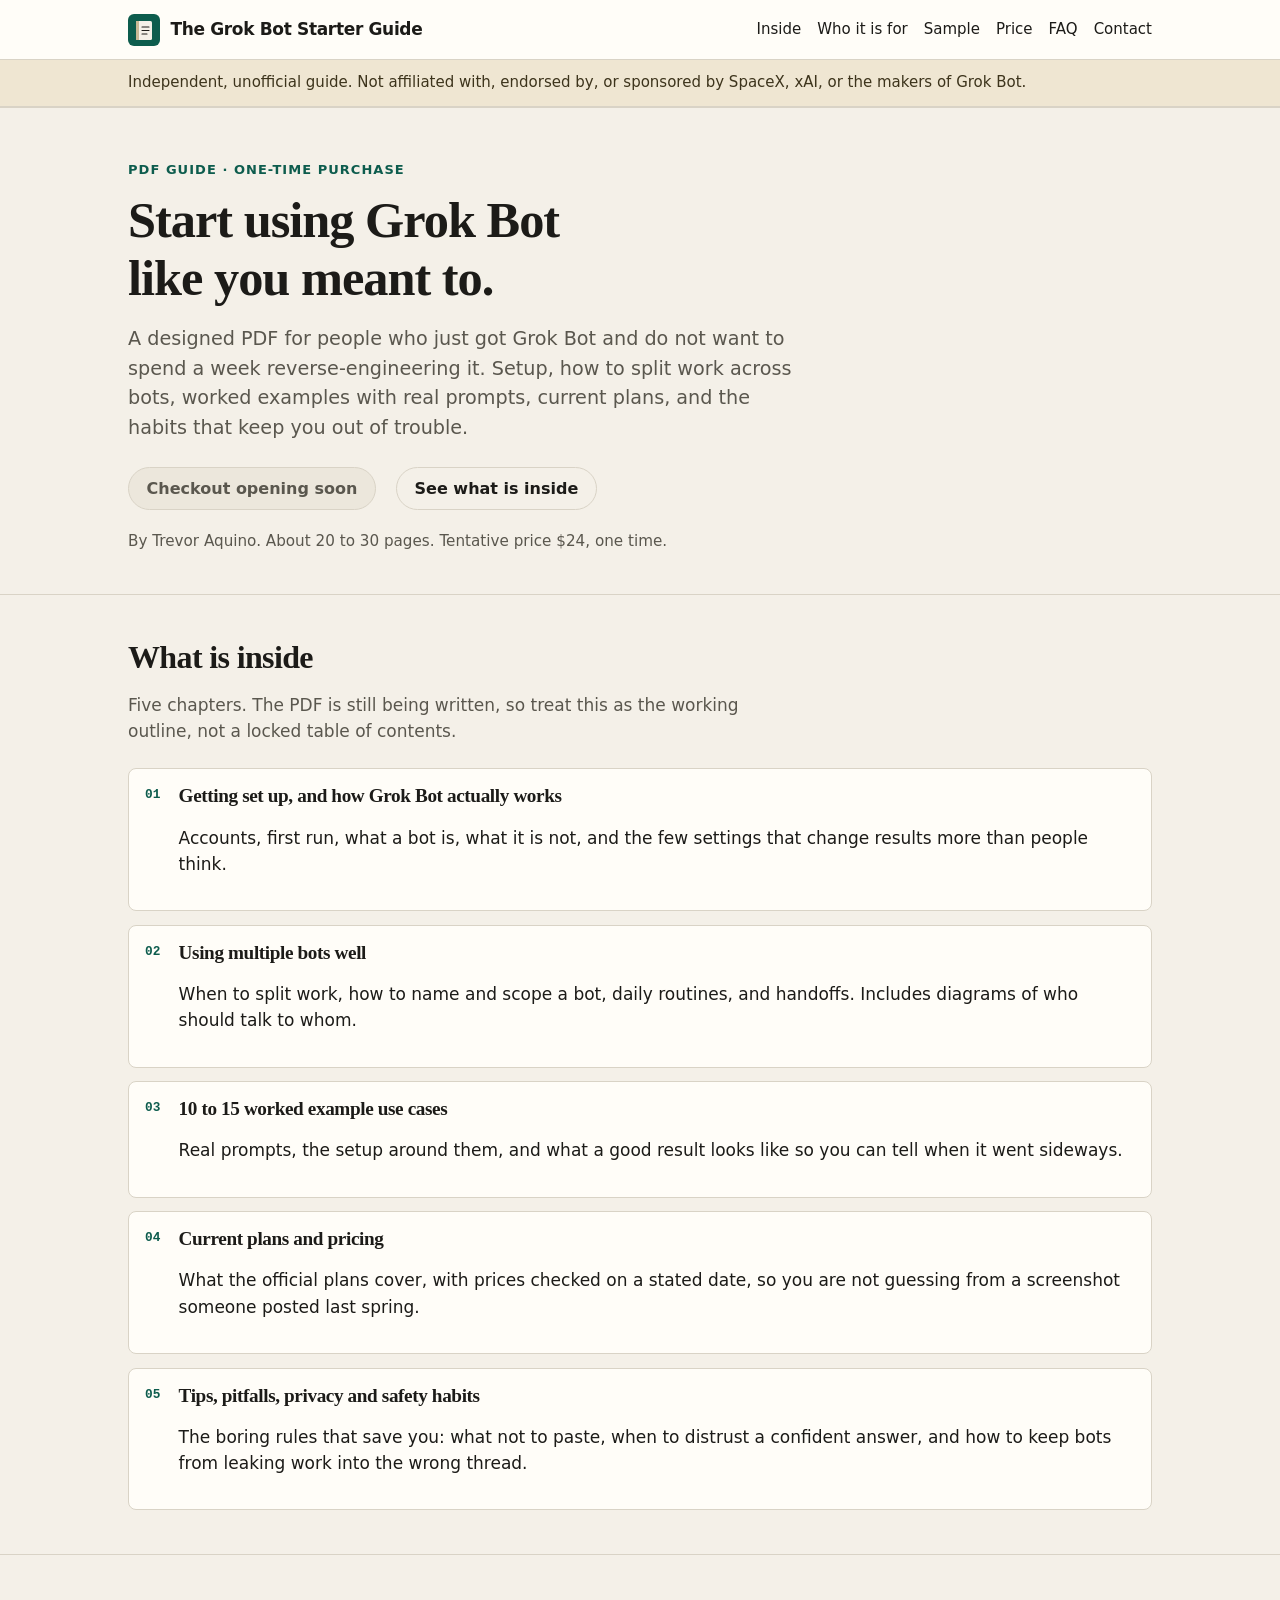
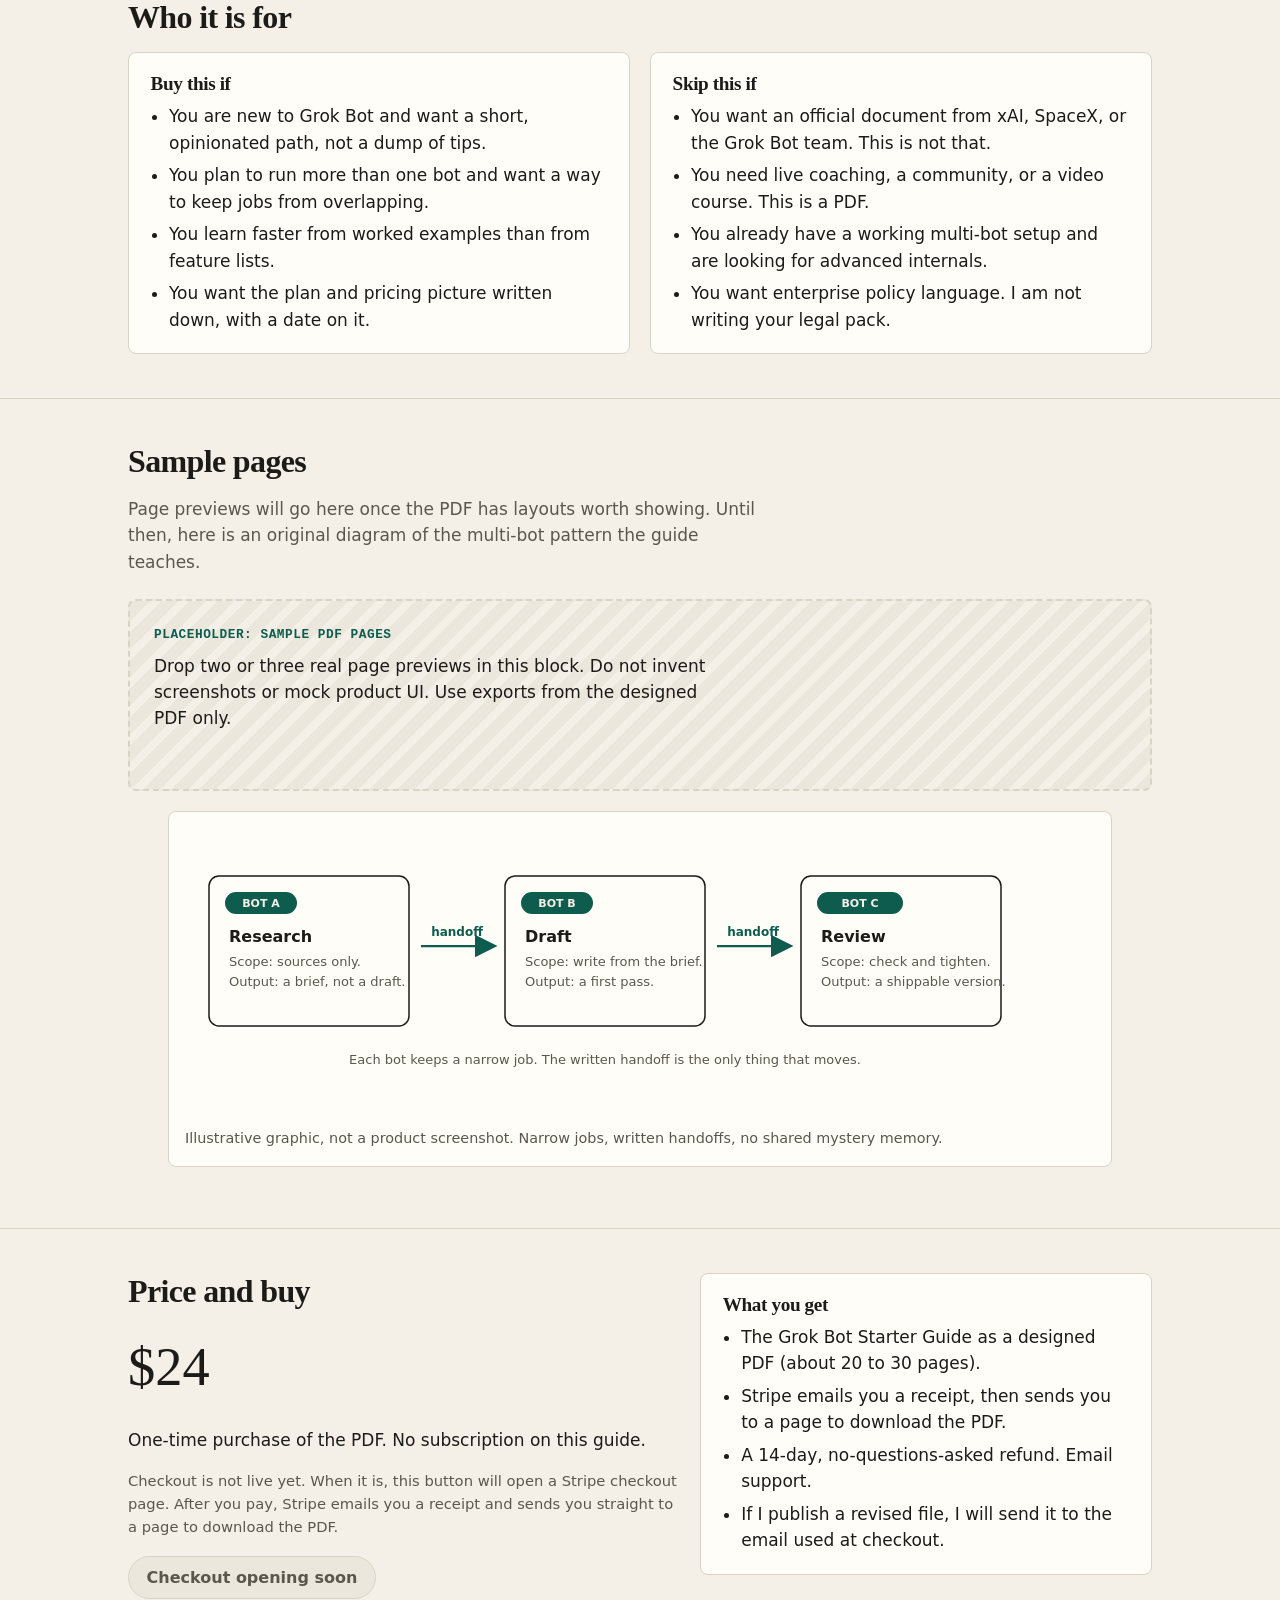
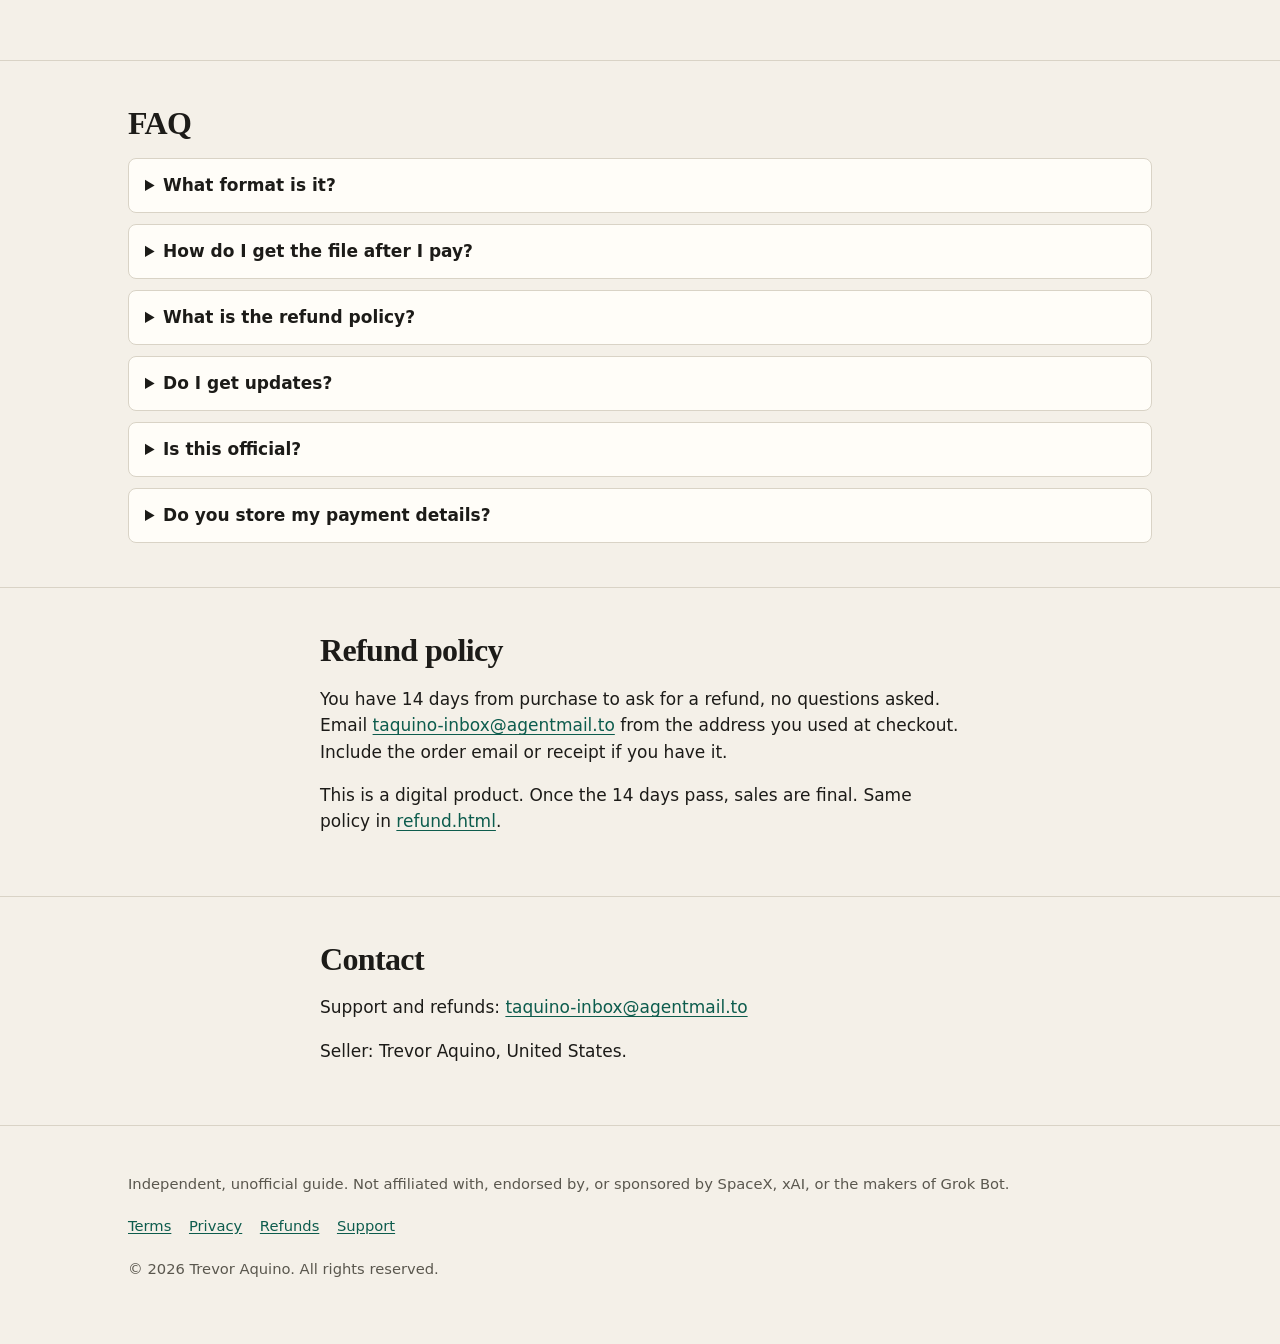
==== index.html @ 5f3f1870 "Fix accessibility issues: landmark region, 404 footer, tap targets - The disclosure banner (.notice)" ====
<!DOCTYPE html>
<html lang="en">
  <head>
    <meta charset="utf-8" />
    <meta name="viewport" content="width=device-width, initial-scale=1" />
    <!--
      SITE CONFIG (edit here, then match styles.css --price)
      PRICE: $24
      SUPPORT_EMAIL: taquino-inbox@agentmail.to
      BUY_URL: #buy   <-- BUY_URL_PLACEHOLDER. Replace with Stripe Payment Link / Gumroad / Lemon Squeezy URL.
      CONTENTS: keep the ordered list in #whats-inside in sync with this list
        1. Getting set up and how Grok Bot actually works
        2. Using multiple bots well (when to split work, naming and scoping, routines, handoffs, with diagrams)
        3. 10 to 15 worked example use cases with real prompts and what to expect
        4. Current plans and pricing (prices checked on a stated date)
        5. Tips, pitfalls, privacy and safety habits
    -->
    <title>The Grok Bot Starter Guide</title>
    <meta
      name="description"
      content="An independent PDF starter guide for new Grok Bot users. Setup, multi-bot workflows, worked examples, current plans, and practical habits. Written by Trevor Aquino. Not affiliated with xAI or SpaceX."
    />
    <link rel="canonical" href="https://trev4ev.github.io/grokbot-guide/" />
    <link rel="icon" href="assets/favicon.svg" type="image/svg+xml" />
    <link rel="apple-touch-icon" href="assets/favicon.svg" />
    <meta property="og:type" content="website" />
    <meta property="og:site_name" content="The Grok Bot Starter Guide" />
    <meta property="og:title" content="The Grok Bot Starter Guide" />
    <meta
      property="og:description"
      content="An independent PDF for people who just got Grok Bot and want a clear way to start. By Trevor Aquino."
    />
    <meta property="og:url" content="https://trev4ev.github.io/grokbot-guide/" />
    <meta
      property="og:image"
      content="https://trev4ev.github.io/grokbot-guide/assets/og-image.png"
    />
    <meta property="og:image:width" content="1200" />
    <meta property="og:image:height" content="630" />
    <meta name="twitter:card" content="summary_large_image" />
    <meta name="twitter:title" content="The Grok Bot Starter Guide" />
    <meta
      name="twitter:description"
      content="An independent PDF starter guide for new Grok Bot users. By Trevor Aquino."
    />
    <meta
      name="twitter:image"
      content="https://trev4ev.github.io/grokbot-guide/assets/og-image.png"
    />
    <meta name="theme-color" content="#0d5c4d" />
    <link rel="stylesheet" href="styles.css" />
  </head>
  <body>
    <a class="skip" href="#main">Skip to content</a>
    <header class="site-header">
      <div class="wrap">
        <a class="mark" href="index.html">
          <img class="mark-icon" src="assets/favicon.svg" width="32" height="32" alt="" />
          The Grok Bot Starter Guide
        </a>
        <nav class="nav" aria-label="Primary">
          <a href="#whats-inside">Inside</a>
          <a href="#who">Who it is for</a>
          <a href="#sample">Sample</a>
          <a href="#buy">Price</a>
          <a href="#faq">FAQ</a>
          <a href="#contact">Contact</a>
        </nav>
      </div>
    </header>
    <div class="notice" role="region" aria-label="Disclosure">
      <div class="wrap">
        Independent, unofficial guide. Not affiliated with, endorsed by, or sponsored by
        SpaceX, xAI, or the makers of Grok Bot.
      </div>
    </div>

    <main id="main">
      <section class="hero" aria-labelledby="hero-title">
        <div class="wrap">
          <p class="kicker">PDF guide · one-time purchase</p>
          <h1 id="hero-title">Start using Grok Bot like you meant to.</h1>
          <p class="lede">
            A designed PDF for people who just got Grok Bot and do not want to spend a week
            reverse-engineering it. Setup, how to split work across bots, worked examples
            with real prompts, current plans, and the habits that keep you out of trouble.
          </p>
          <div class="hero-actions">
            <!-- BUY_URL_PLACEHOLDER: href="#buy" until a live checkout URL exists. -->
            <a class="btn btn-primary is-soon" href="#buy">Checkout opening soon</a>
            <a class="btn btn-ghost" href="#whats-inside">See what is inside</a>
          </div>
          <p class="meta-line">
            By Trevor Aquino. About 20 to 30 pages. Tentative price
            <span class="price-value"></span>, one time.
          </p>
        </div>
      </section>

      <section id="whats-inside" aria-labelledby="inside-title">
        <div class="wrap">
          <h2 id="inside-title">What is inside</h2>
          <p class="section-intro">
            Five chapters. The PDF is still being written, so treat this as the working
            outline, not a locked table of contents.
          </p>
          <ol class="contents" id="contents-list">
            <li>
              <span class="num" aria-hidden="true">01</span>
              <h3>Getting set up, and how Grok Bot actually works</h3>
              <p>
                Accounts, first run, what a bot is, what it is not, and the few settings that
                change results more than people think.
              </p>
            </li>
            <li>
              <span class="num" aria-hidden="true">02</span>
              <h3>Using multiple bots well</h3>
              <p>
                When to split work, how to name and scope a bot, daily routines, and
                handoffs. Includes diagrams of who should talk to whom.
              </p>
            </li>
            <li>
              <span class="num" aria-hidden="true">03</span>
              <h3>10 to 15 worked example use cases</h3>
              <p>
                Real prompts, the setup around them, and what a good result looks like so you
                can tell when it went sideways.
              </p>
            </li>
            <li>
              <span class="num" aria-hidden="true">04</span>
              <h3>Current plans and pricing</h3>
              <p>
                What the official plans cover, with prices checked on a stated date, so you
                are not guessing from a screenshot someone posted last spring.
              </p>
            </li>
            <li>
              <span class="num" aria-hidden="true">05</span>
              <h3>Tips, pitfalls, privacy and safety habits</h3>
              <p>
                The boring rules that save you: what not to paste, when to distrust a
                confident answer, and how to keep bots from leaking work into the wrong
                thread.
              </p>
            </li>
          </ol>
        </div>
      </section>

      <section id="who" aria-labelledby="who-title">
        <div class="wrap">
          <h2 id="who-title">Who it is for</h2>
          <div class="split">
            <article class="card">
              <h3>Buy this if</h3>
              <ul>
                <li>You are new to Grok Bot and want a short, opinionated path, not a dump of tips.</li>
                <li>You plan to run more than one bot and want a way to keep jobs from overlapping.</li>
                <li>You learn faster from worked examples than from feature lists.</li>
                <li>You want the plan and pricing picture written down, with a date on it.</li>
              </ul>
            </article>
            <article class="card">
              <h3>Skip this if</h3>
              <ul>
                <li>You want an official document from xAI, SpaceX, or the Grok Bot team. This is not that.</li>
                <li>You need live coaching, a community, or a video course. This is a PDF.</li>
                <li>You already have a working multi-bot setup and are looking for advanced internals.</li>
                <li>You want enterprise policy language. I am not writing your legal pack.</li>
              </ul>
            </article>
          </div>
        </div>
      </section>

      <section id="sample" aria-labelledby="sample-title">
        <div class="wrap">
          <h2 id="sample-title">Sample pages</h2>
          <p class="section-intro">
            Page previews will go here once the PDF has layouts worth showing. Until then,
            here is an original diagram of the multi-bot pattern the guide teaches.
          </p>
          <div class="placeholder" role="note">
            <p>
              <strong>Placeholder: sample PDF pages</strong>
              Drop two or three real page previews in this block. Do not invent screenshots
              or mock product UI. Use exports from the designed PDF only.
            </p>
          </div>
          <figure class="diagram-frame">
            <img
              src="assets/handoff.svg"
              width="840"
              height="280"
              alt="Three bots in a line: Research hands a brief to Draft, which hands a first pass to Review. Each arrow is a written handoff."
            />
            <figcaption>
              Illustrative graphic, not a product screenshot. Narrow jobs, written handoffs,
              no shared mystery memory.
            </figcaption>
          </figure>
        </div>
      </section>

      <section id="buy" aria-labelledby="buy-title">
        <div class="wrap price-block">
          <div>
            <h2 id="buy-title">Price and buy</h2>
            <p class="price-display"><span class="price-value"></span></p>
            <p>One-time purchase of the PDF. No subscription on this guide.</p>
            <p class="fine">
              Checkout is not live yet. When it is, this button will open a Stripe checkout
              page. After you pay, Stripe emails you a receipt and sends you straight to a
              page to download the PDF.
            </p>
            <!-- BUY_URL_PLACEHOLDER: replace href="#buy", remove is-soon, change label to Buy the guide. -->
            <p>
              <a class="btn btn-primary is-soon" href="#buy" aria-disabled="true"
                >Checkout opening soon</a
              >
            </p>
          </div>
          <article class="card">
            <h3>What you get</h3>
            <ul>
              <li>The Grok Bot Starter Guide as a designed PDF (about 20 to 30 pages).</li>
              <li>Stripe emails you a receipt, then sends you to a page to download the PDF.</li>
              <li>A 14-day, no-questions-asked refund. Email support.</li>
              <li>If I publish a revised file, I will send it to the email used at checkout.</li>
            </ul>
          </article>
        </div>
      </section>

      <section id="faq" aria-labelledby="faq-title">
        <div class="wrap">
          <h2 id="faq-title">FAQ</h2>
          <div class="faq">
            <details>
              <summary>What format is it?</summary>
              <p>
                A designed PDF, about 20 to 30 pages. You can read it on a phone, tablet, or
                computer. It is not a Notion doc, not a video, and not a live workshop.
              </p>
            </details>
            <details>
              <summary>How do I get the file after I pay?</summary>
              <p>
                Stripe emails you a receipt and redirects you to a page where you download
                the PDF. If that page does not load or you lose it, email
                <a href="mailto:taquino-inbox@agentmail.to">taquino-inbox@agentmail.to</a>
                with your receipt and I will send the file directly. This site does not host
                a login or a file locker.
              </p>
            </details>
            <details>
              <summary>What is the refund policy?</summary>
              <p>
                14 days, no questions asked. Email
                <a href="mailto:taquino-inbox@agentmail.to">taquino-inbox@agentmail.to</a>
                from the address you used at checkout. Full text is on the
                <a href="refund.html">refund page</a>.
              </p>
            </details>
            <details>
              <summary>Do I get updates?</summary>
              <p>
                Yes, for revised editions of this guide. I will email the file to the address
                used at checkout. I am not promising a course portal or unlimited future
                titles.
              </p>
            </details>
            <details>
              <summary>Is this official?</summary>
              <p>
                No. This is an independent guide by Trevor Aquino. It is not affiliated with,
                endorsed by, or sponsored by SpaceX, xAI, or the makers of Grok Bot. I do not
                use their logos.
              </p>
            </details>
            <details>
              <summary>Do you store my payment details?</summary>
              <p>
                No. Payment is handled by Stripe. This site has no analytics, no cookies, and
                no payment forms of its own.
              </p>
            </details>
          </div>
        </div>
      </section>

      <section id="refund" aria-labelledby="refund-title">
        <div class="wrap narrow">
          <h2 id="refund-title">Refund policy</h2>
          <p>
            You have 14 days from purchase to ask for a refund, no questions asked. Email
            <a href="mailto:taquino-inbox@agentmail.to">taquino-inbox@agentmail.to</a>
            from the address you used at checkout. Include the order email or receipt if you
            have it.
          </p>
          <p>
            This is a digital product. Once the 14 days pass, sales are final. Same policy in
            <a href="refund.html">refund.html</a>.
          </p>
        </div>
      </section>

      <section id="contact" aria-labelledby="contact-title">
        <div class="wrap narrow">
          <h2 id="contact-title">Contact</h2>
          <p>
            Support and refunds:
            <a href="mailto:taquino-inbox@agentmail.to">taquino-inbox@agentmail.to</a>
          </p>
          <p>Seller: Trevor Aquino, United States.</p>
        </div>
      </section>
    </main>

    <footer class="site-footer">
      <div class="wrap">
        <p>
          Independent, unofficial guide. Not affiliated with, endorsed by, or sponsored by
          SpaceX, xAI, or the makers of Grok Bot.
        </p>
        <ul class="footer-links">
          <li><a href="terms.html">Terms</a></li>
          <li><a href="privacy.html">Privacy</a></li>
          <li><a href="refund.html">Refunds</a></li>
          <li><a href="mailto:taquino-inbox@agentmail.to">Support</a></li>
        </ul>
        <p>© 2026 Trevor Aquino. All rights reserved.</p>
      </div>
    </footer>
  </body>
</html>
---- styles.css ----
/* ==========================================================================
   SITE CONFIG
   Change price here. It appears wherever .price-value is used.
   Support email and buy URL live in HTML (search SUPPORT_EMAIL / BUY_URL).
   ========================================================================== */
:root {
  --price: "$24";

  --bg: #f4f0e8;
  --bg-elev: #fffdf8;
  --ink: #1c1b18;
  --muted: #5a574e;
  --line: #d9d3c6;
  --accent: #0d5c4d;
  --accent-ink: #f7f4ee;
  --warn-bg: #efe6d2;
  --warn-ink: #3d341c;
  --placeholder-bg: #ece7dc;
  --focus: #0d5c4d;
  --shadow: 0 1px 0 rgba(28, 27, 24, 0.06);

  --sans: ui-sans-serif, system-ui, -apple-system, "Segoe UI", Roboto, Ubuntu,
    "Helvetica Neue", Arial, sans-serif;
  --serif: "Iowan Old Style", "Palatino Linotype", Palatino, Georgia, "Times New Roman",
    serif;
  --mono: ui-monospace, "SF Mono", Menlo, Consolas, monospace;

  --space: 1.25rem;
  --measure: 40rem;
  --wide: 64rem;
  --radius: 0.5rem;
}

@media (prefers-color-scheme: dark) {
  :root {
    --bg: #161513;
    --bg-elev: #1f1d1a;
    --ink: #f3efe6;
    --muted: #b3aea2;
    --line: #3a372f;
    --accent: #5dbaa6;
    --accent-ink: #10221d;
    --warn-bg: #2c2618;
    --warn-ink: #f0e6c8;
    --placeholder-bg: #25231f;
    --focus: #7dccb9;
    --shadow: none;
  }
}

*,
*::before,
*::after {
  box-sizing: border-box;
}

html {
  scroll-behavior: smooth;
}

@media (prefers-reduced-motion: reduce) {
  html {
    scroll-behavior: auto;
  }

  *,
  *::before,
  *::after {
    animation: none !important;
    transition: none !important;
  }
}

body {
  margin: 0;
  font-family: var(--sans);
  font-size: 1.0625rem;
  line-height: 1.55;
  color: var(--ink);
  background: var(--bg);
}

img,
svg {
  max-width: 100%;
  height: auto;
}

a {
  color: var(--accent);
  text-underline-offset: 0.15em;
}

a:hover {
  text-decoration-thickness: 2px;
}

:focus-visible {
  outline: 3px solid var(--focus);
  outline-offset: 3px;
}

.skip {
  position: absolute;
  left: 0.75rem;
  top: 0.75rem;
  transform: translateY(-150%);
  background: var(--accent);
  color: var(--accent-ink);
  padding: 0.5rem 0.75rem;
  border-radius: 0.25rem;
  z-index: 10;
}

.skip:focus {
  transform: none;
}

.wrap {
  width: min(100% - 2rem, var(--wide));
  margin-inline: auto;
}

.narrow {
  width: min(100%, var(--measure));
}

.site-header {
  border-bottom: 1px solid var(--line);
  background: var(--bg-elev);
}

.site-header .wrap {
  display: flex;
  flex-wrap: wrap;
  align-items: center;
  justify-content: space-between;
  gap: 0.75rem 1.25rem;
  padding: 0.85rem 0;
}

.mark {
  display: flex;
  align-items: center;
  gap: 0.65rem;
  color: inherit;
  text-decoration: none;
  font-weight: 650;
  letter-spacing: -0.02em;
}

.mark:hover {
  text-decoration: none;
}

.mark-icon {
  width: 2rem;
  height: 2rem;
  flex: none;
}

.nav {
  display: flex;
  flex-wrap: wrap;
  gap: 0.35rem 1rem;
  font-size: 0.9375rem;
}

@media (max-width: 640px) {
  .site-header .wrap {
    align-items: flex-start;
    flex-direction: column;
  }
}

.nav a {
  display: inline-flex;
  align-items: center;
  min-height: 2rem;
  padding: 0.25rem 0;
  color: var(--ink);
  text-decoration: none;
}

.nav a:hover,
.nav a:focus-visible {
  color: var(--accent);
  text-decoration: underline;
}

.notice {
  background: var(--warn-bg);
  color: var(--warn-ink);
  border-bottom: 1px solid var(--line);
  font-size: 0.9375rem;
}

.notice .wrap {
  display: block;
  padding: 0.7rem 0;
}

.hero {
  padding: 3.25rem 0 2.5rem;
}

.kicker {
  font-size: 0.8125rem;
  font-weight: 650;
  letter-spacing: 0.08em;
  text-transform: uppercase;
  color: var(--accent);
  margin: 0 0 0.75rem;
}

h1,
h2,
h3 {
  font-family: var(--serif);
  font-weight: 600;
  letter-spacing: -0.02em;
  line-height: 1.15;
}

h1 {
  font-size: clamp(2rem, 4.5vw, 3.15rem);
  margin: 0 0 1rem;
  max-width: 18ch;
}

h2 {
  font-size: clamp(1.5rem, 3vw, 2rem);
  margin: 0 0 1rem;
}

h3 {
  font-size: 1.2rem;
  margin: 0 0 0.5rem;
}

.lede {
  font-size: 1.2rem;
  max-width: 42rem;
  color: var(--muted);
  margin: 0 0 1.5rem;
}

.hero-actions {
  display: flex;
  flex-wrap: wrap;
  align-items: center;
  gap: 0.85rem 1.25rem;
  margin-bottom: 1.25rem;
}

.meta-line {
  color: var(--muted);
  font-size: 0.95rem;
  margin: 0;
}

.btn {
  display: inline-flex;
  align-items: center;
  justify-content: center;
  gap: 0.4rem;
  padding: 0.7rem 1.1rem;
  border-radius: 999px;
  border: 1px solid transparent;
  text-decoration: none;
  font-weight: 650;
  font-size: 1rem;
  line-height: 1.2;
}

.btn-primary {
  background: var(--accent);
  color: var(--accent-ink);
}

.btn-primary:hover {
  filter: brightness(1.08);
  text-decoration: none;
}

.btn-ghost {
  background: transparent;
  color: var(--ink);
  border-color: var(--line);
}

.btn-ghost:hover {
  border-color: var(--ink);
  text-decoration: none;
}

.btn.is-soon {
  background: var(--placeholder-bg);
  color: var(--muted);
  border-color: var(--line);
  cursor: not-allowed;
}

.btn.is-soon:hover {
  filter: none;
}

.price-value::before {
  content: var(--price);
}

section {
  padding: 2.75rem 0;
  border-top: 1px solid var(--line);
}

.section-intro {
  color: var(--muted);
  margin: 0 0 1.5rem;
  max-width: var(--measure);
}

.contents {
  list-style: none;
  padding: 0;
  margin: 0;
  display: grid;
  gap: 0.85rem;
}

.contents li {
  background: var(--bg-elev);
  border: 1px solid var(--line);
  border-radius: var(--radius);
  padding: 1rem 1.1rem 1rem 3.1rem;
  position: relative;
}

.num {
  position: absolute;
  left: 1rem;
  top: 1rem;
  font-family: var(--mono);
  font-size: 0.8rem;
  color: var(--accent);
  font-weight: 700;
}

.split {
  display: grid;
  gap: 1rem;
}

@media (min-width: 720px) {
  .split {
    grid-template-columns: 1fr 1fr;
    gap: 1.25rem;
  }
}

.card {
  background: var(--bg-elev);
  border: 1px solid var(--line);
  border-radius: var(--radius);
  padding: 1.25rem 1.35rem;
}

.card ul {
  margin: 0.4rem 0 0;
  padding-left: 1.15rem;
}

.card li + li {
  margin-top: 0.4rem;
}

.placeholder {
  border: 2px dashed var(--line);
  background: repeating-linear-gradient(
    -45deg,
    var(--placeholder-bg),
    var(--placeholder-bg) 12px,
    transparent 12px,
    transparent 20px
  );
  border-radius: var(--radius);
  padding: 1.5rem;
  min-height: 12rem;
}

.placeholder p {
  margin: 0;
  max-width: 36rem;
}

.placeholder strong {
  display: block;
  font-family: var(--mono);
  font-size: 0.8rem;
  letter-spacing: 0.04em;
  text-transform: uppercase;
  margin-bottom: 0.5rem;
  color: var(--accent);
}

.diagram-frame {
  background: var(--bg-elev);
  border: 1px solid var(--line);
  border-radius: var(--radius);
  padding: 1rem;
  margin-top: 1.25rem;
}

.diagram-frame figcaption {
  font-size: 0.9rem;
  color: var(--muted);
  margin-top: 0.75rem;
}

.price-block {
  display: grid;
  gap: 1.25rem;
}

@media (min-width: 800px) {
  .price-block {
    grid-template-columns: 1.1fr 0.9fr;
    align-items: start;
  }
}

.price-display {
  font-family: var(--serif);
  font-size: clamp(2.4rem, 5vw, 3.4rem);
  margin: 0.25rem 0 0.5rem;
}

.fine {
  font-size: 0.92rem;
  color: var(--muted);
}

.faq {
  display: grid;
  gap: 0.65rem;
}

details {
  background: var(--bg-elev);
  border: 1px solid var(--line);
  border-radius: var(--radius);
  padding: 0.85rem 1rem;
}

summary {
  cursor: pointer;
  font-weight: 650;
}

details p {
  margin: 0.7rem 0 0;
  color: var(--muted);
}

.site-footer {
  border-top: 1px solid var(--line);
  padding: 2rem 0 3rem;
  font-size: 0.92rem;
  color: var(--muted);
}

.footer-links {
  display: flex;
  flex-wrap: wrap;
  gap: 0.4rem 1.1rem;
  margin: 0.75rem 0 1rem;
  padding: 0;
  list-style: none;
}

.footer-links a {
  display: inline-flex;
  align-items: center;
  min-height: 2rem;
  padding: 0.25rem 0;
}

.legal-page {
  padding: 2.5rem 0 3.5rem;
}

.legal-page h1 {
  max-width: none;
  font-size: clamp(1.8rem, 3vw, 2.4rem);
}

.legal-page h2 {
  margin-top: 2rem;
  font-size: 1.25rem;
}

.legal-page p,
.legal-page li {
  max-width: var(--measure);
}

.error-page {
  min-height: 70vh;
  display: grid;
  align-content: center;
  padding: 3rem 0;
}

.visually-hidden {
  position: absolute;
  width: 1px;
  height: 1px;
  padding: 0;
  margin: -1px;
  overflow: hidden;
  clip: rect(0, 0, 0, 0);
  white-space: nowrap;
  border: 0;
}
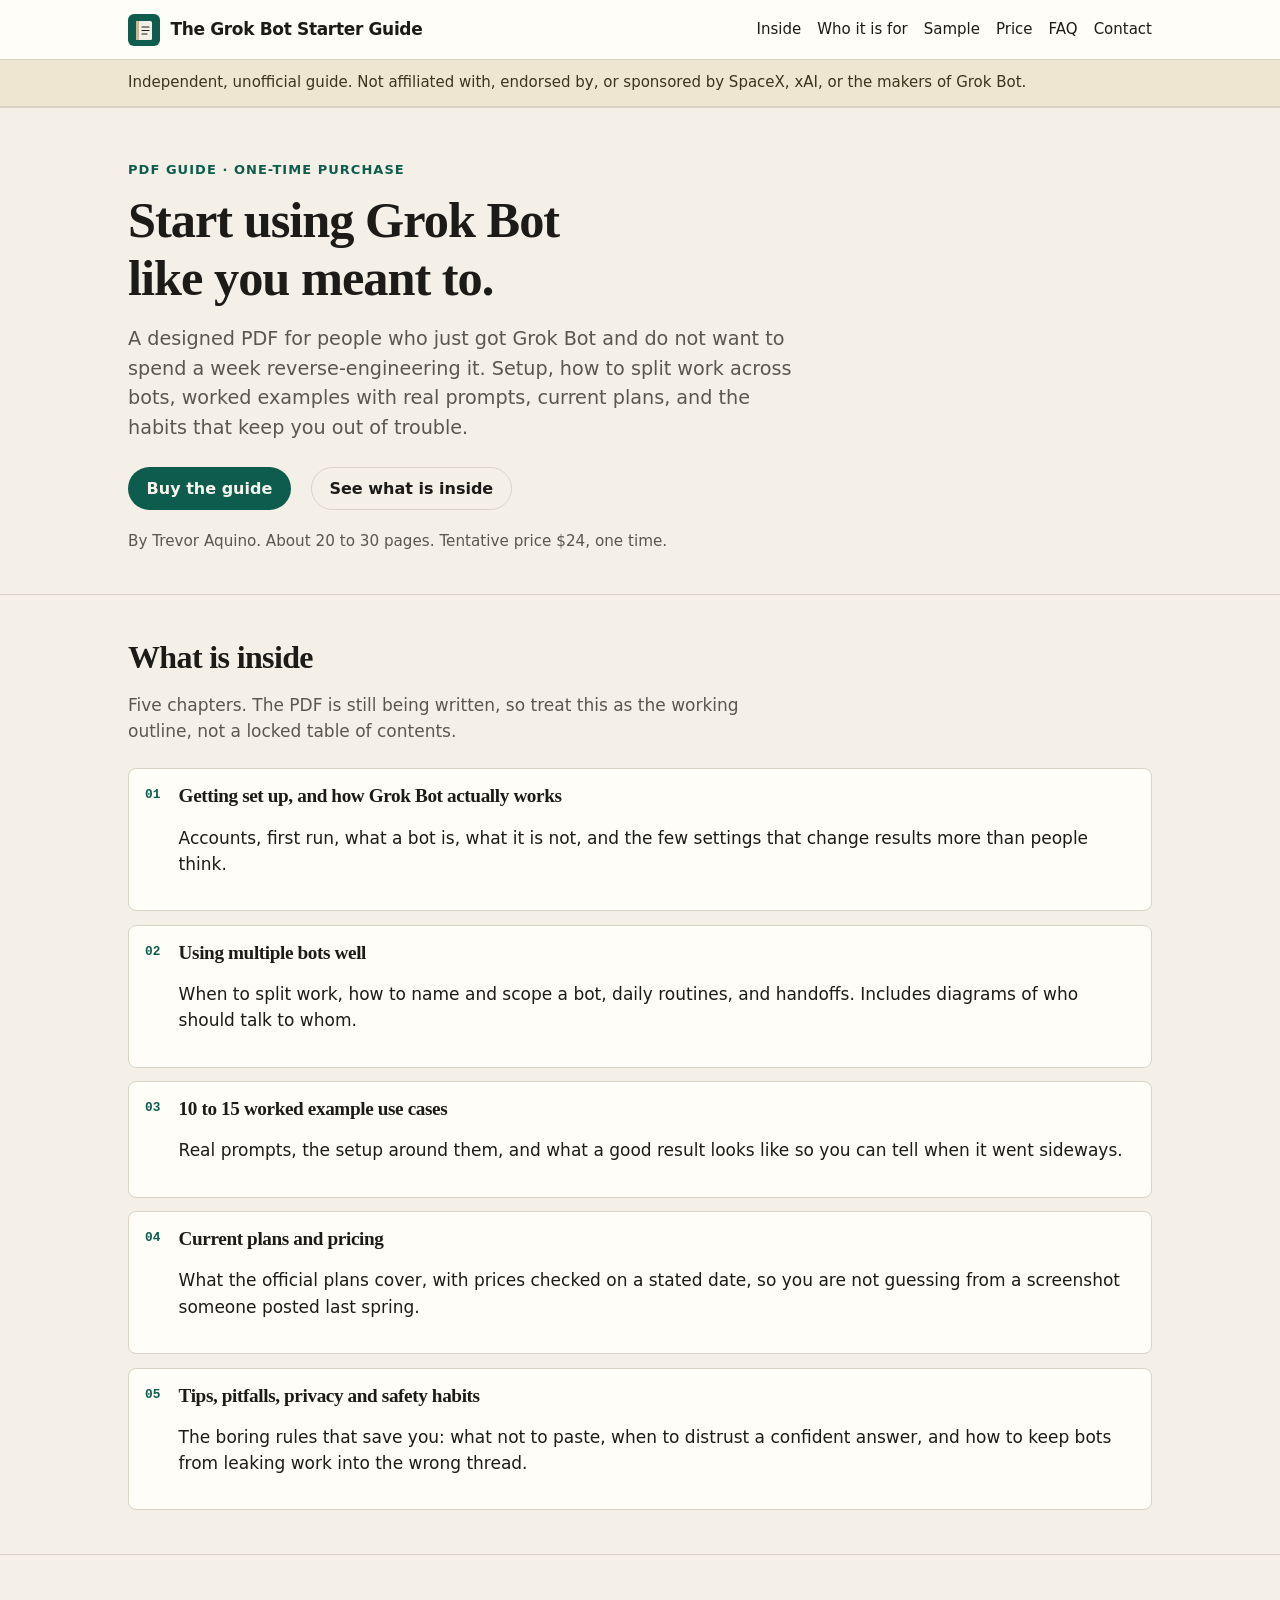
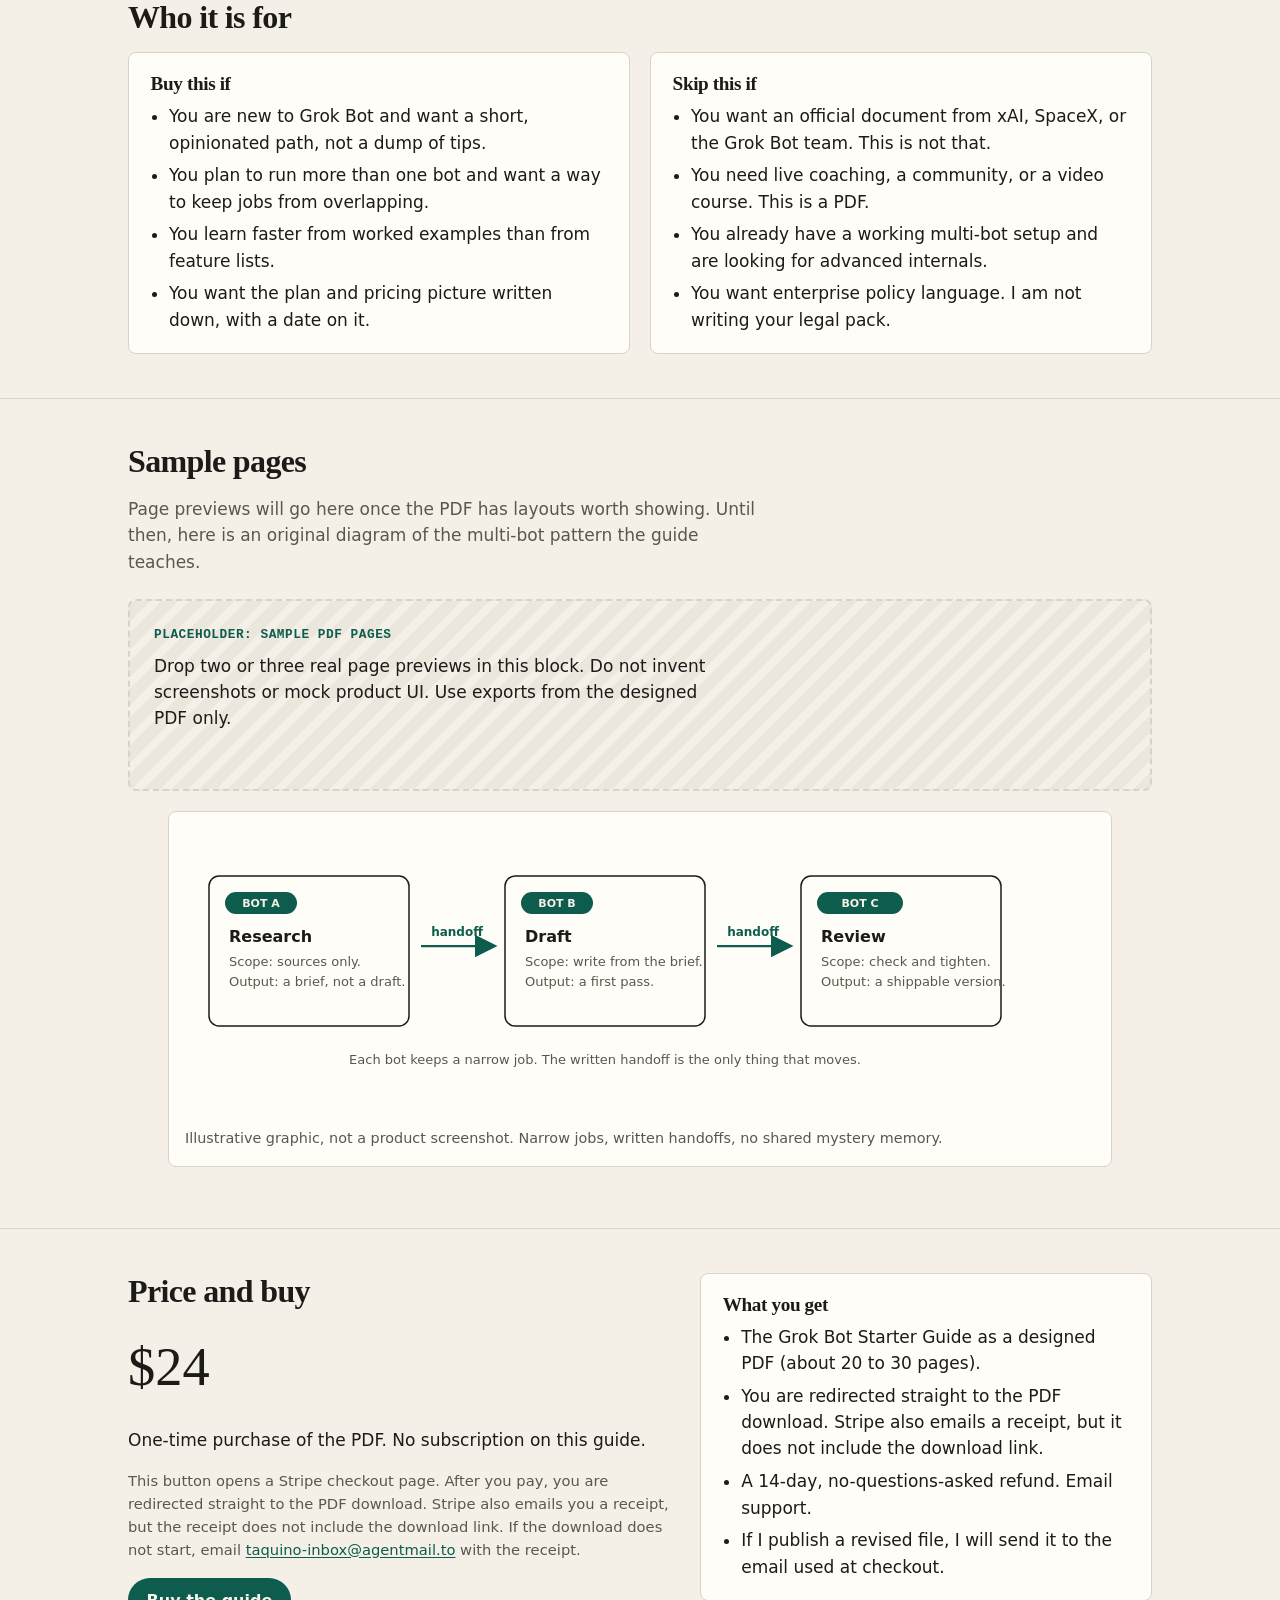
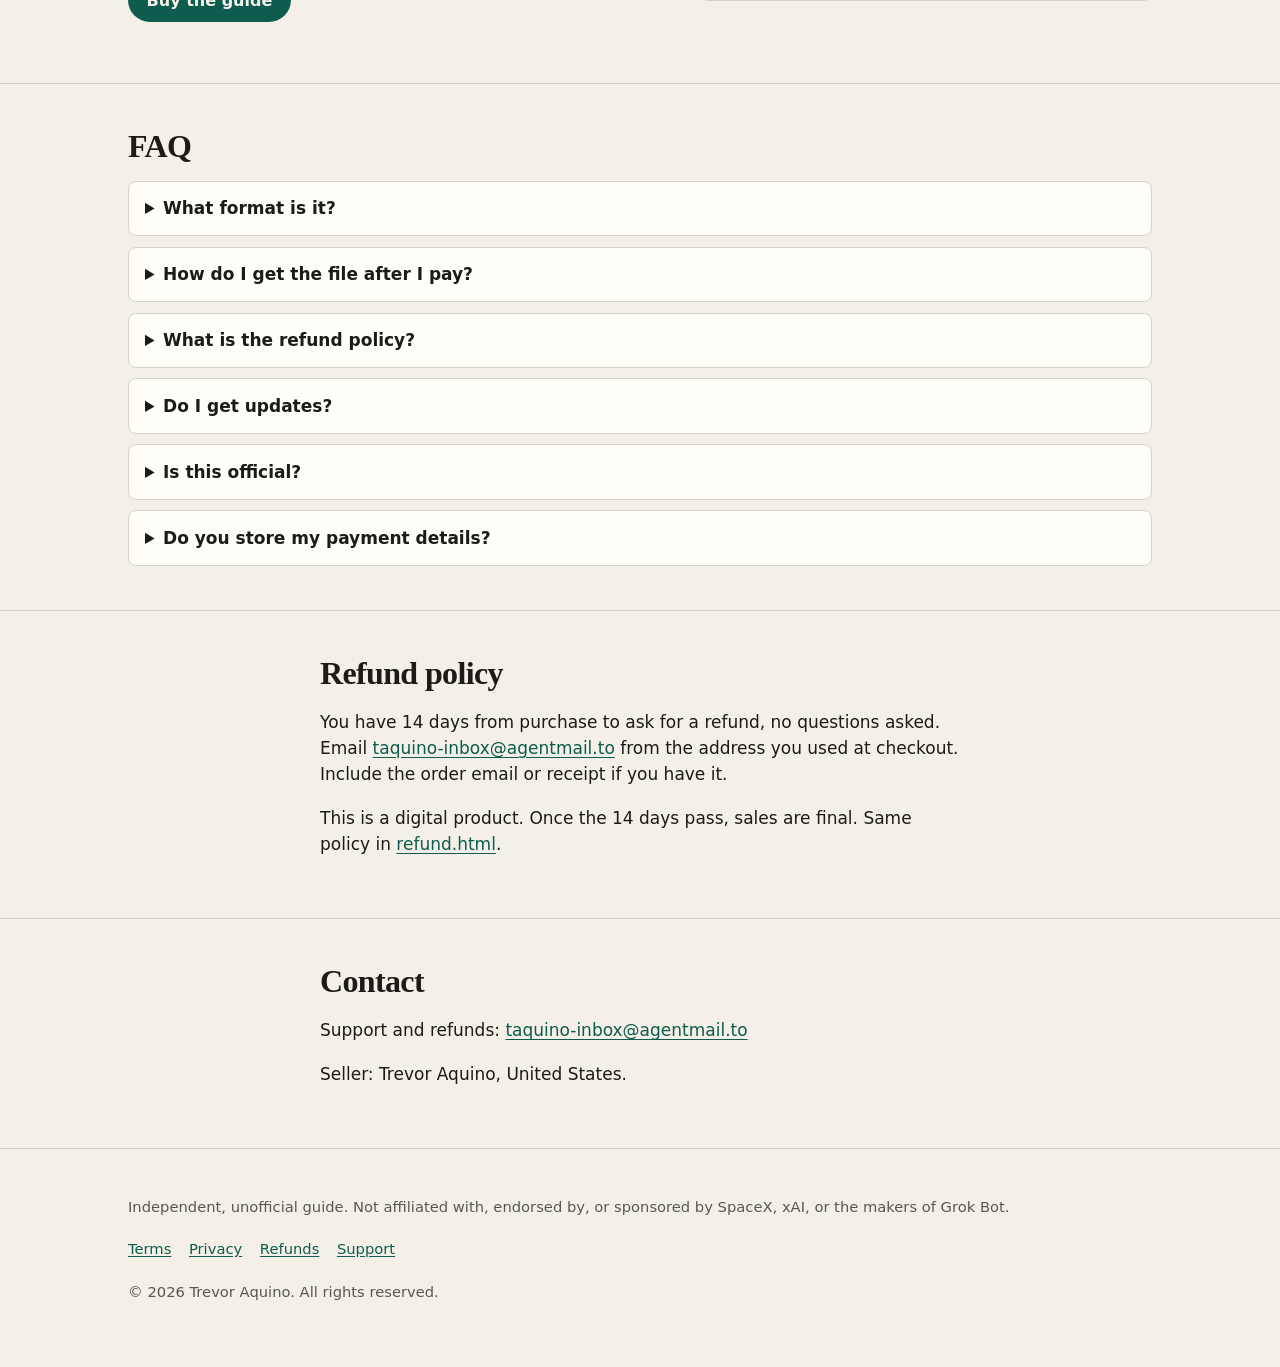
==== commit 92add57a: "Wire live Stripe checkout URL into index.html Replace BUY_URL_PLACEHOLDER with the live Stripe Payme" ====
--- a/index.html
+++ b/index.html
@@ -7,7 +7,7 @@
       SITE CONFIG (edit here, then match styles.css --price)
       PRICE: $24
       SUPPORT_EMAIL: taquino-inbox@agentmail.to
-      BUY_URL: #buy   <-- BUY_URL_PLACEHOLDER. Replace with Stripe Payment Link / Gumroad / Lemon Squeezy URL.
+      BUY_URL: https://buy.stripe.com/14A6oI05U7hmfUZ0LU9EI00 (live Stripe Payment Link; see CHECKLIST.md to swap providers)
       CONTENTS: keep the ordered list in #whats-inside in sync with this list
         1. Getting set up and how Grok Bot actually works
         2. Using multiple bots well (when to split work, naming and scoping, routines, handoffs, with diagrams)
@@ -86,8 +86,8 @@
             with real prompts, current plans, and the habits that keep you out of trouble.
           </p>
           <div class="hero-actions">
-            <!-- BUY_URL_PLACEHOLDER: href="#buy" until a live checkout URL exists. -->
-            <a class="btn btn-primary is-soon" href="#buy">Checkout opening soon</a>
+            <!-- Buy URL: https://buy.stripe.com/14A6oI05U7hmfUZ0LU9EI00 (Stripe Payment Link, see CHECKLIST.md to swap). -->
+            <a class="btn btn-primary" href="https://buy.stripe.com/14A6oI05U7hmfUZ0LU9EI00" target="_blank" rel="noopener">Buy the guide</a>
             <a class="btn btn-ghost" href="#whats-inside">See what is inside</a>
           </div>
           <p class="meta-line">
@@ -212,14 +212,21 @@
             <p class="price-display"><span class="price-value"></span></p>
             <p>One-time purchase of the PDF. No subscription on this guide.</p>
             <p class="fine">
-              Checkout is not live yet. When it is, this button will open a Stripe checkout
-              page. After you pay, Stripe emails you a receipt and sends you straight to a
-              page to download the PDF.
+              This button opens a Stripe checkout page. After you pay, you are redirected
+              straight to the PDF download. Stripe also emails you a receipt, but the
+              receipt does not include the download link. If the download does not start,
+              email
+              <a href="mailto:taquino-inbox@agentmail.to">taquino-inbox@agentmail.to</a>
+              with the receipt.
             </p>
-            <!-- BUY_URL_PLACEHOLDER: replace href="#buy", remove is-soon, change label to Buy the guide. -->
+            <!-- Buy URL: https://buy.stripe.com/14A6oI05U7hmfUZ0LU9EI00 (Stripe Payment Link, see CHECKLIST.md to swap). -->
             <p>
-              <a class="btn btn-primary is-soon" href="#buy" aria-disabled="true"
-                >Checkout opening soon</a
+              <a
+                class="btn btn-primary"
+                href="https://buy.stripe.com/14A6oI05U7hmfUZ0LU9EI00"
+                target="_blank"
+                rel="noopener"
+                >Buy the guide</a
               >
             </p>
           </div>
@@ -227,7 +234,7 @@
             <h3>What you get</h3>
             <ul>
               <li>The Grok Bot Starter Guide as a designed PDF (about 20 to 30 pages).</li>
-              <li>Stripe emails you a receipt, then sends you to a page to download the PDF.</li>
+              <li>You are redirected straight to the PDF download. Stripe also emails a receipt, but it does not include the download link.</li>
               <li>A 14-day, no-questions-asked refund. Email support.</li>
               <li>If I publish a revised file, I will send it to the email used at checkout.</li>
             </ul>
@@ -249,10 +256,11 @@
             <details>
               <summary>How do I get the file after I pay?</summary>
               <p>
-                Stripe emails you a receipt and redirects you to a page where you download
-                the PDF. If that page does not load or you lose it, email
+                After payment you are redirected straight to the PDF download. Stripe also
+                emails you a receipt, but the receipt does not include the download link. If
+                the download does not start, email
                 <a href="mailto:taquino-inbox@agentmail.to">taquino-inbox@agentmail.to</a>
-                with your receipt and I will send the file directly. This site does not host
+                with the receipt and I will send the file directly. This site does not host
                 a login or a file locker.
               </p>
             </details>
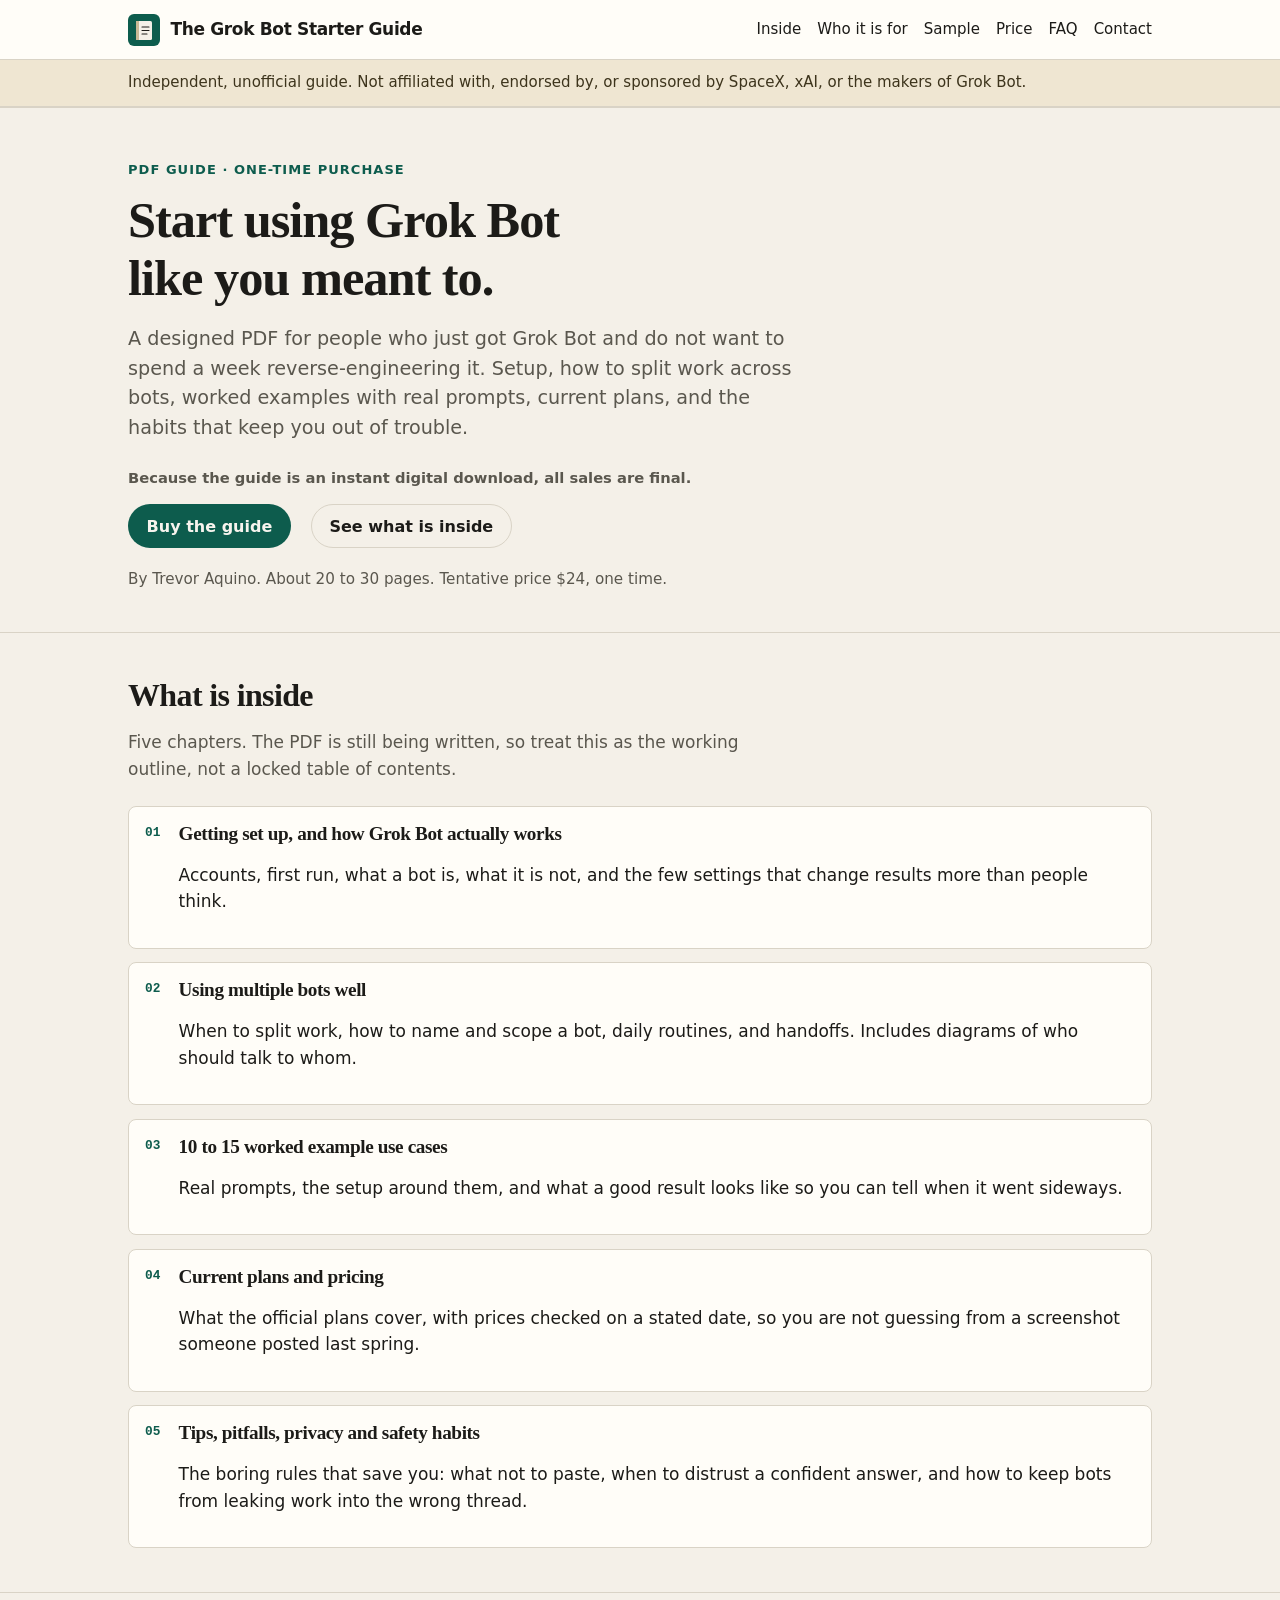
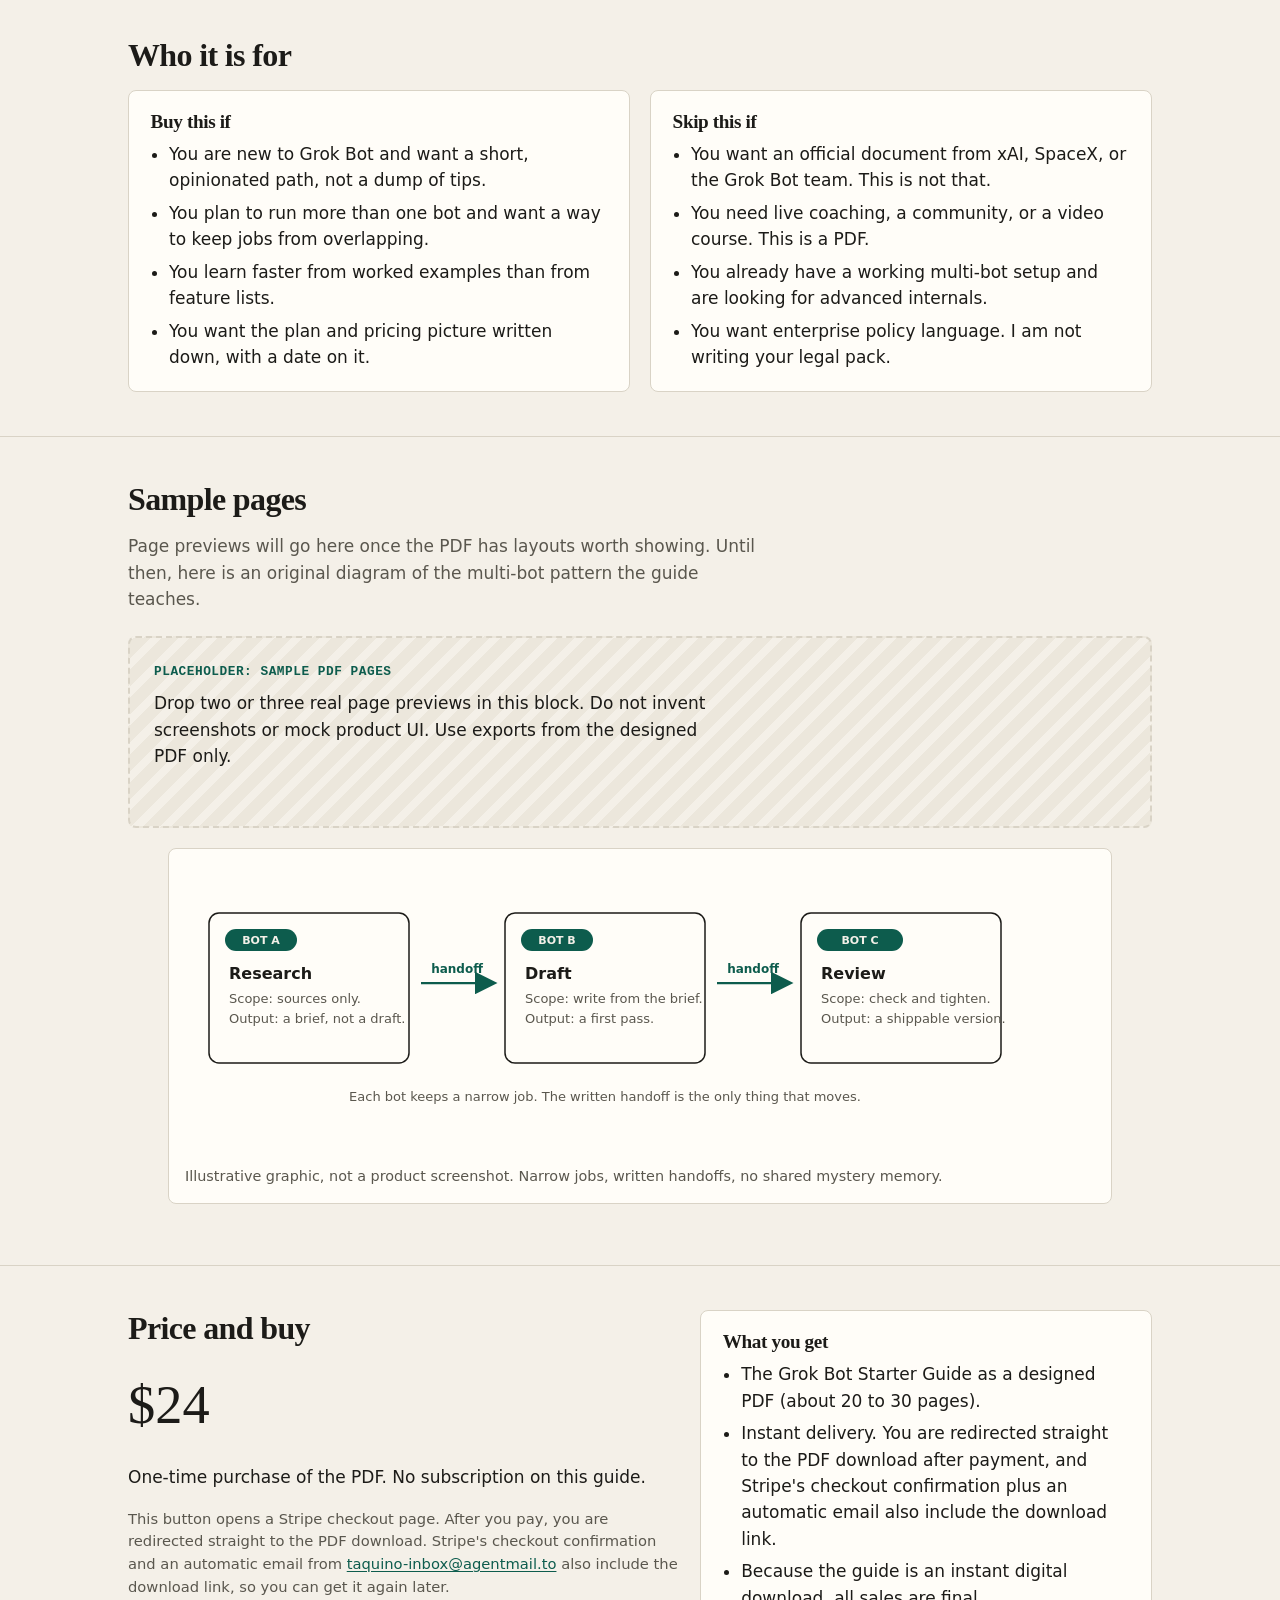
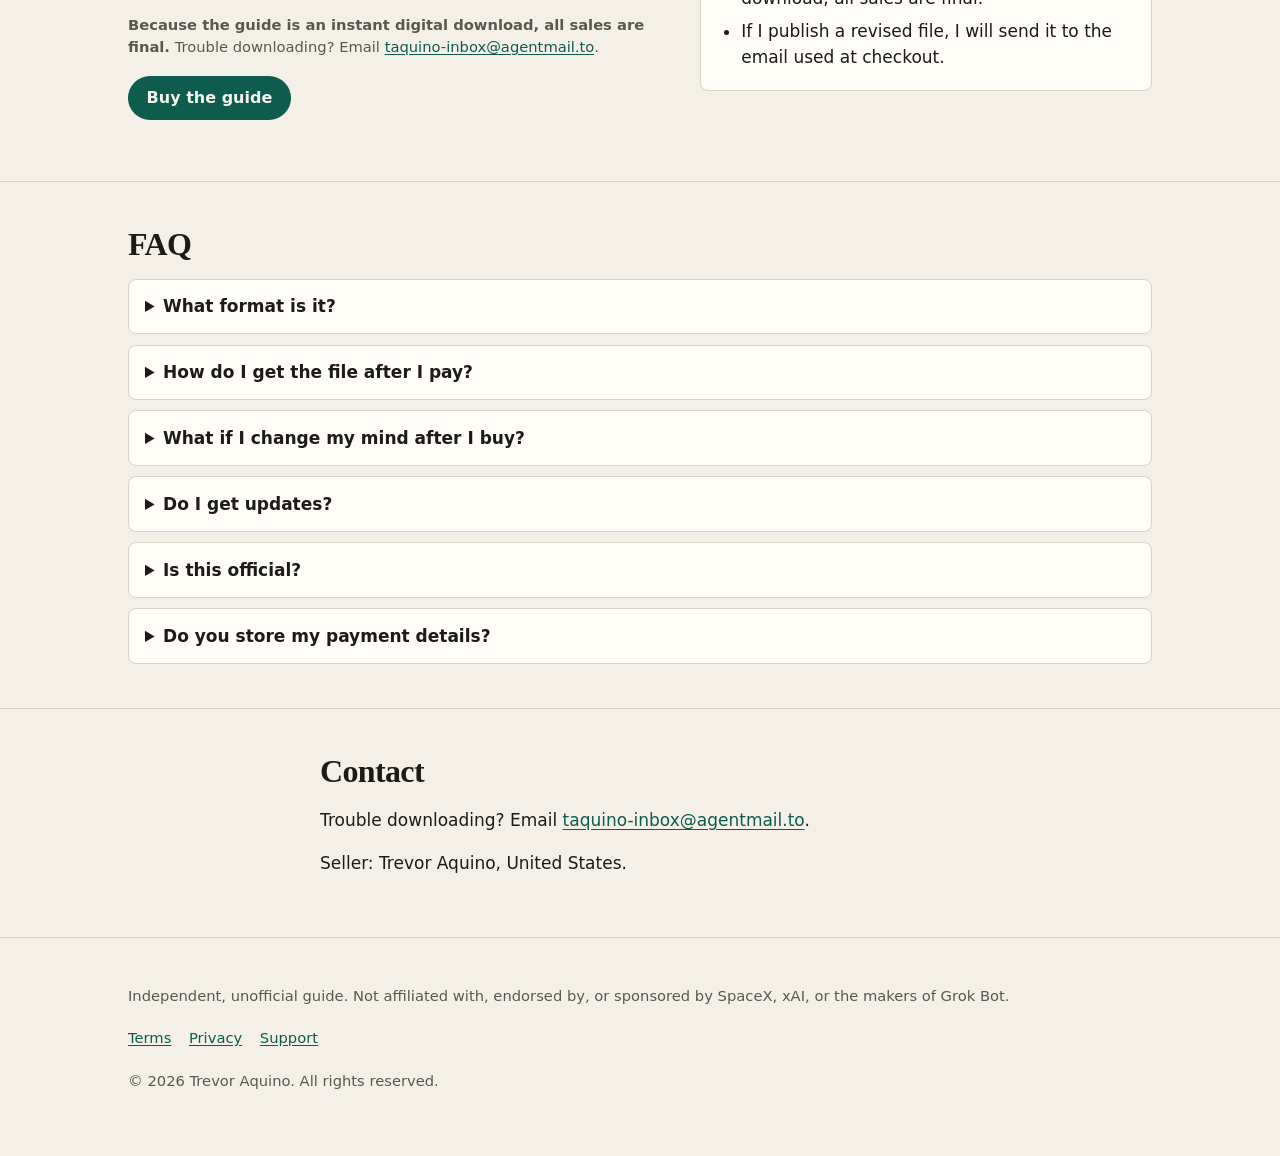
==== commit 9ec7d2a1: "Remove refund policy, update delivery copy Remove all refund wording site-wide per Trevor's approved" ====
--- a/index.html
+++ b/index.html
@@ -85,6 +85,9 @@
             reverse-engineering it. Setup, how to split work across bots, worked examples
             with real prompts, current plans, and the habits that keep you out of trouble.
           </p>
+          <p class="fine">
+            <strong>Because the guide is an instant digital download, all sales are final.</strong>
+          </p>
           <div class="hero-actions">
             <!-- Buy URL: https://buy.stripe.com/14A6oI05U7hmfUZ0LU9EI00 (Stripe Payment Link, see CHECKLIST.md to swap). -->
             <a class="btn btn-primary" href="https://buy.stripe.com/14A6oI05U7hmfUZ0LU9EI00" target="_blank" rel="noopener">Buy the guide</a>
@@ -213,11 +216,15 @@
             <p>One-time purchase of the PDF. No subscription on this guide.</p>
             <p class="fine">
               This button opens a Stripe checkout page. After you pay, you are redirected
-              straight to the PDF download. Stripe also emails you a receipt, but the
-              receipt does not include the download link. If the download does not start,
-              email
+              straight to the PDF download. Stripe's checkout confirmation and an automatic
+              email from
               <a href="mailto:taquino-inbox@agentmail.to">taquino-inbox@agentmail.to</a>
-              with the receipt.
+              also include the download link, so you can get it again later.
+            </p>
+            <p class="fine">
+              <strong>Because the guide is an instant digital download, all sales are final.</strong>
+              Trouble downloading? Email
+              <a href="mailto:taquino-inbox@agentmail.to">taquino-inbox@agentmail.to</a>.
             </p>
             <!-- Buy URL: https://buy.stripe.com/14A6oI05U7hmfUZ0LU9EI00 (Stripe Payment Link, see CHECKLIST.md to swap). -->
             <p>
@@ -234,8 +241,8 @@
             <h3>What you get</h3>
             <ul>
               <li>The Grok Bot Starter Guide as a designed PDF (about 20 to 30 pages).</li>
-              <li>You are redirected straight to the PDF download. Stripe also emails a receipt, but it does not include the download link.</li>
-              <li>A 14-day, no-questions-asked refund. Email support.</li>
+              <li>Instant delivery. You are redirected straight to the PDF download after payment, and Stripe's checkout confirmation plus an automatic email also include the download link.</li>
+              <li>Because the guide is an instant digital download, all sales are final.</li>
               <li>If I publish a revised file, I will send it to the email used at checkout.</li>
             </ul>
           </article>
@@ -256,21 +263,20 @@
             <details>
               <summary>How do I get the file after I pay?</summary>
               <p>
-                After payment you are redirected straight to the PDF download. Stripe also
-                emails you a receipt, but the receipt does not include the download link. If
-                the download does not start, email
+                After payment you are redirected straight to the PDF download. Stripe's
+                checkout confirmation and an automatic email from
                 <a href="mailto:taquino-inbox@agentmail.to">taquino-inbox@agentmail.to</a>
-                with the receipt and I will send the file directly. This site does not host
-                a login or a file locker.
-              </p>
-            </details>
-            <details>
-              <summary>What is the refund policy?</summary>
-              <p>
-                14 days, no questions asked. Email
-                <a href="mailto:taquino-inbox@agentmail.to">taquino-inbox@agentmail.to</a>
-                from the address you used at checkout. Full text is on the
-                <a href="refund.html">refund page</a>.
+                also include the download link, so you can get it again later. This site
+                does not host a login or a file locker. Trouble downloading? Email
+                <a href="mailto:taquino-inbox@agentmail.to">taquino-inbox@agentmail.to</a>.
+              </p>
+            </details>
+            <details>
+              <summary>What if I change my mind after I buy?</summary>
+              <p>
+                Because the guide is an instant digital download, all sales are final.
+                Trouble downloading? Email
+                <a href="mailto:taquino-inbox@agentmail.to">taquino-inbox@agentmail.to</a>.
               </p>
             </details>
             <details>
@@ -297,22 +303,6 @@
               </p>
             </details>
           </div>
-        </div>
-      </section>
-
-      <section id="refund" aria-labelledby="refund-title">
-        <div class="wrap narrow">
-          <h2 id="refund-title">Refund policy</h2>
-          <p>
-            You have 14 days from purchase to ask for a refund, no questions asked. Email
-            <a href="mailto:taquino-inbox@agentmail.to">taquino-inbox@agentmail.to</a>
-            from the address you used at checkout. Include the order email or receipt if you
-            have it.
-          </p>
-          <p>
-            This is a digital product. Once the 14 days pass, sales are final. Same policy in
-            <a href="refund.html">refund.html</a>.
-          </p>
         </div>
       </section>
 
@@ -320,8 +310,8 @@
         <div class="wrap narrow">
           <h2 id="contact-title">Contact</h2>
           <p>
-            Support and refunds:
-            <a href="mailto:taquino-inbox@agentmail.to">taquino-inbox@agentmail.to</a>
+            Trouble downloading? Email
+            <a href="mailto:taquino-inbox@agentmail.to">taquino-inbox@agentmail.to</a>.
           </p>
           <p>Seller: Trevor Aquino, United States.</p>
         </div>
@@ -337,7 +327,6 @@
         <ul class="footer-links">
           <li><a href="terms.html">Terms</a></li>
           <li><a href="privacy.html">Privacy</a></li>
-          <li><a href="refund.html">Refunds</a></li>
           <li><a href="mailto:taquino-inbox@agentmail.to">Support</a></li>
         </ul>
         <p>© 2026 Trevor Aquino. All rights reserved.</p>
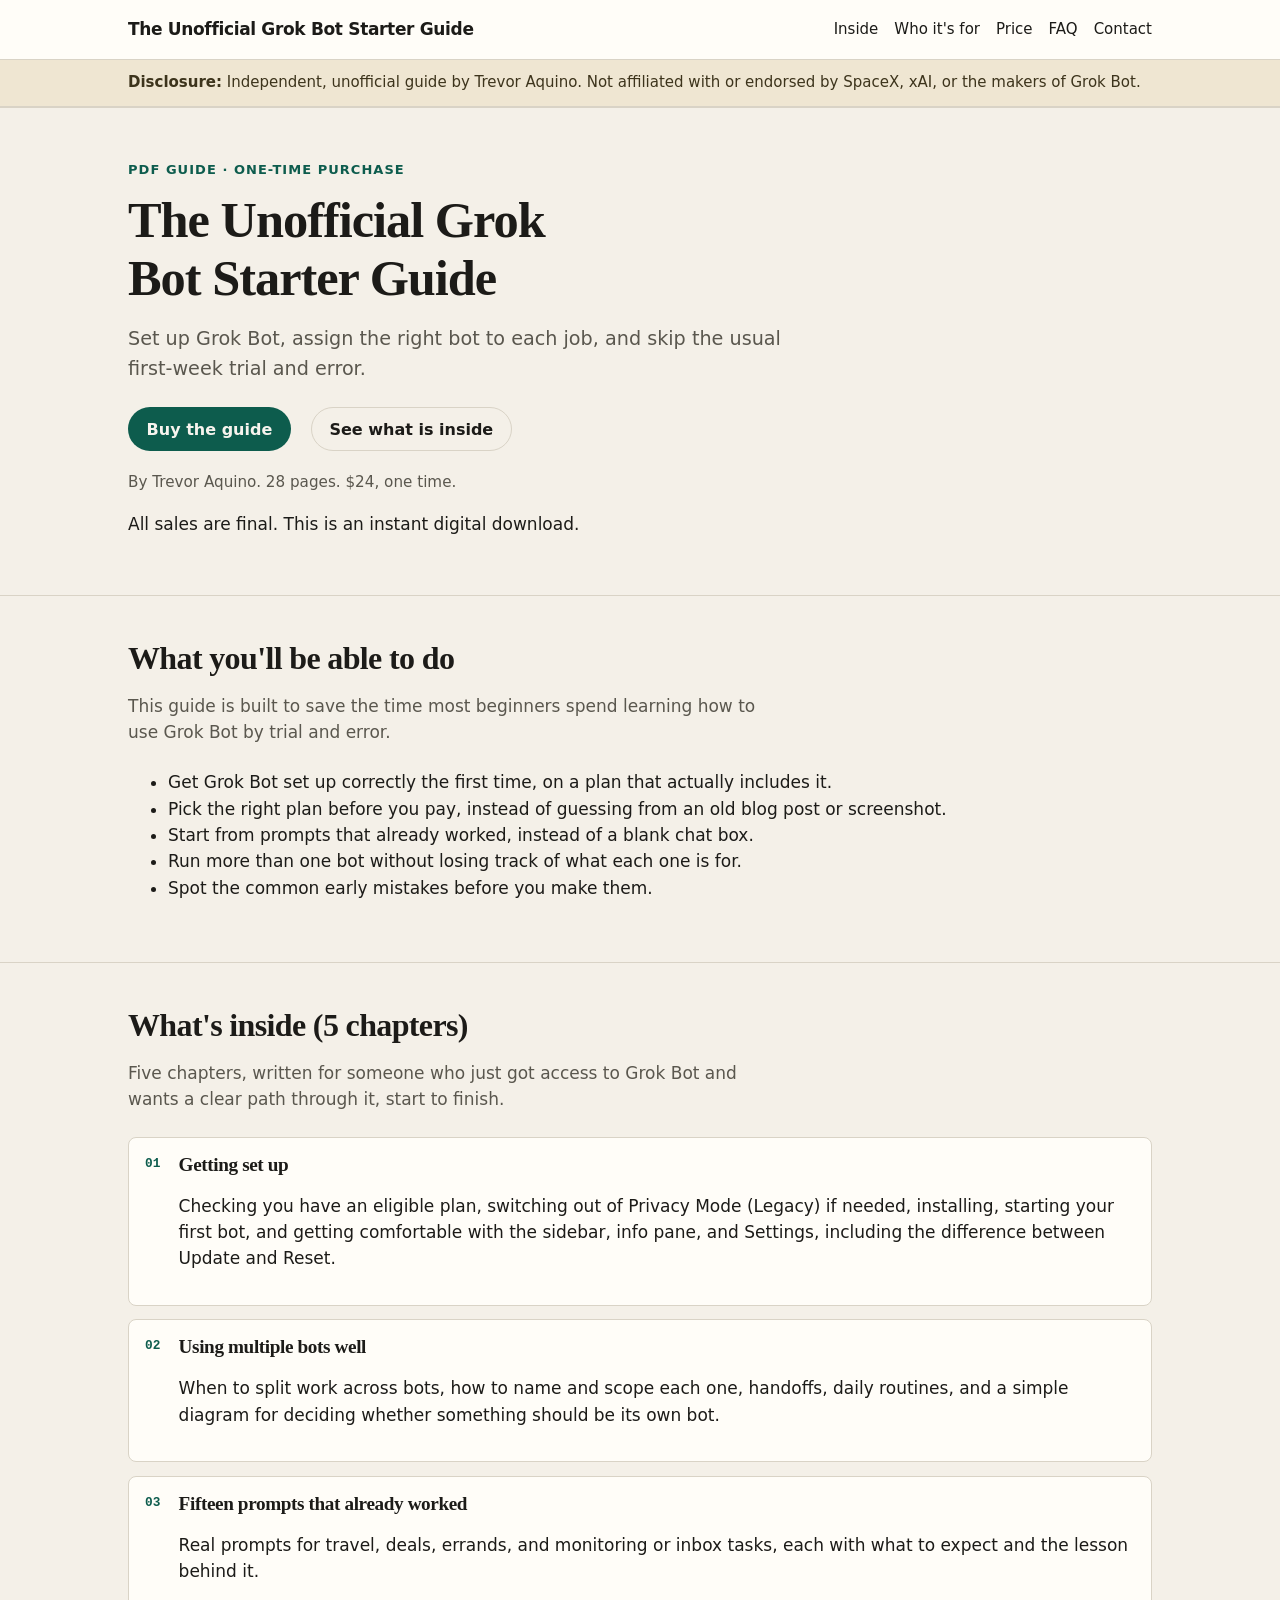
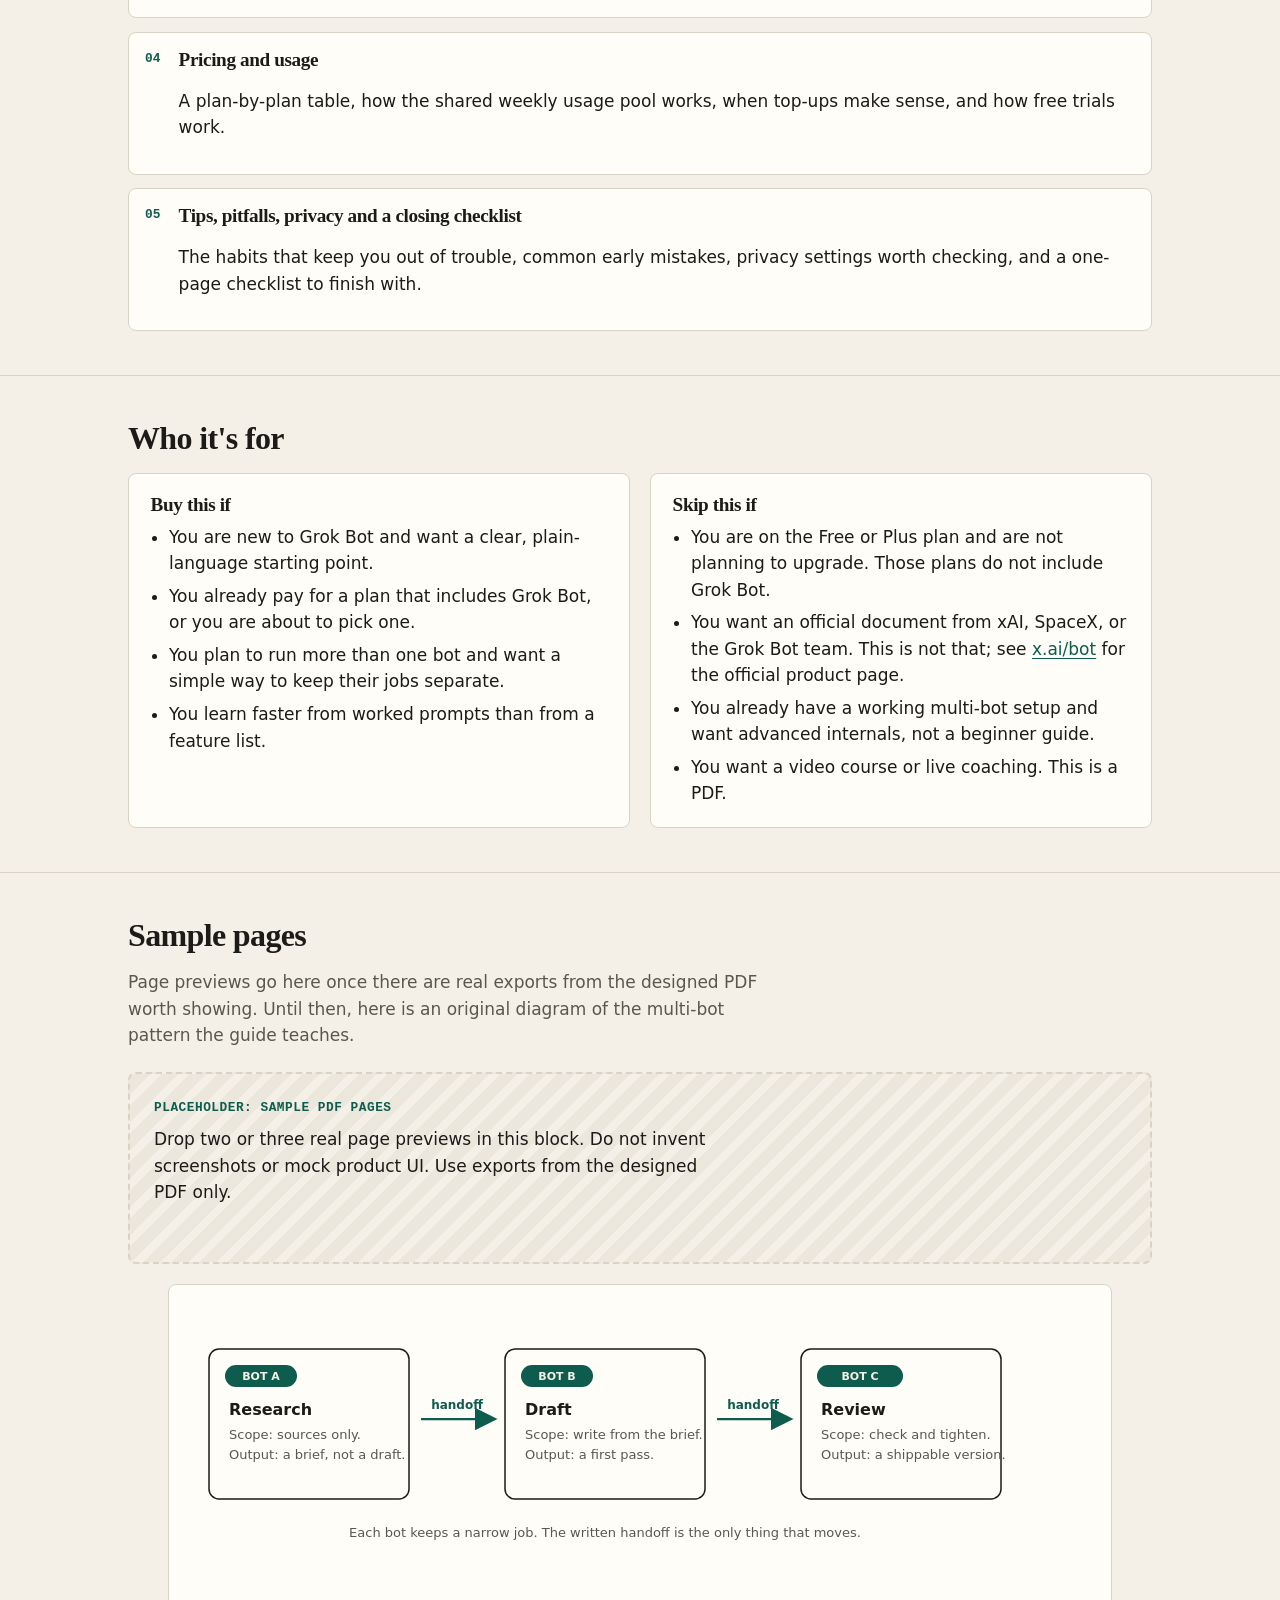
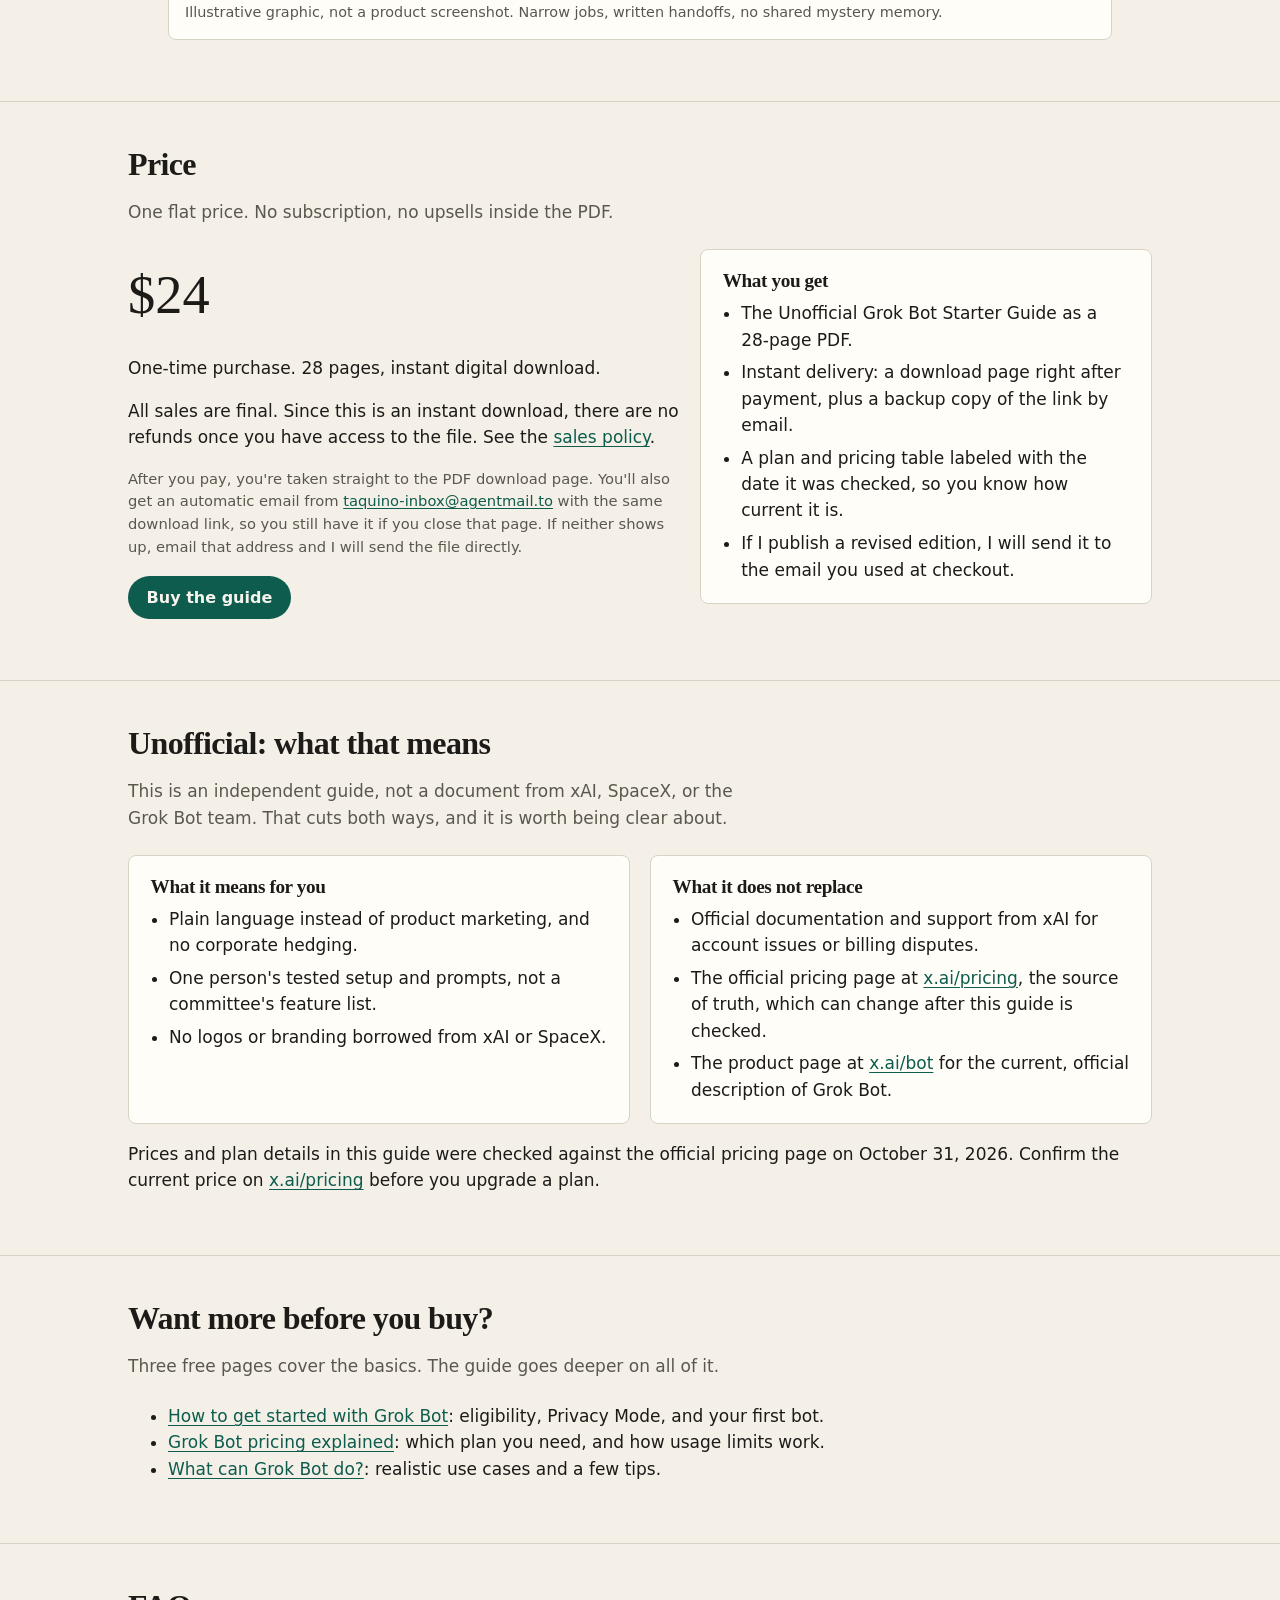
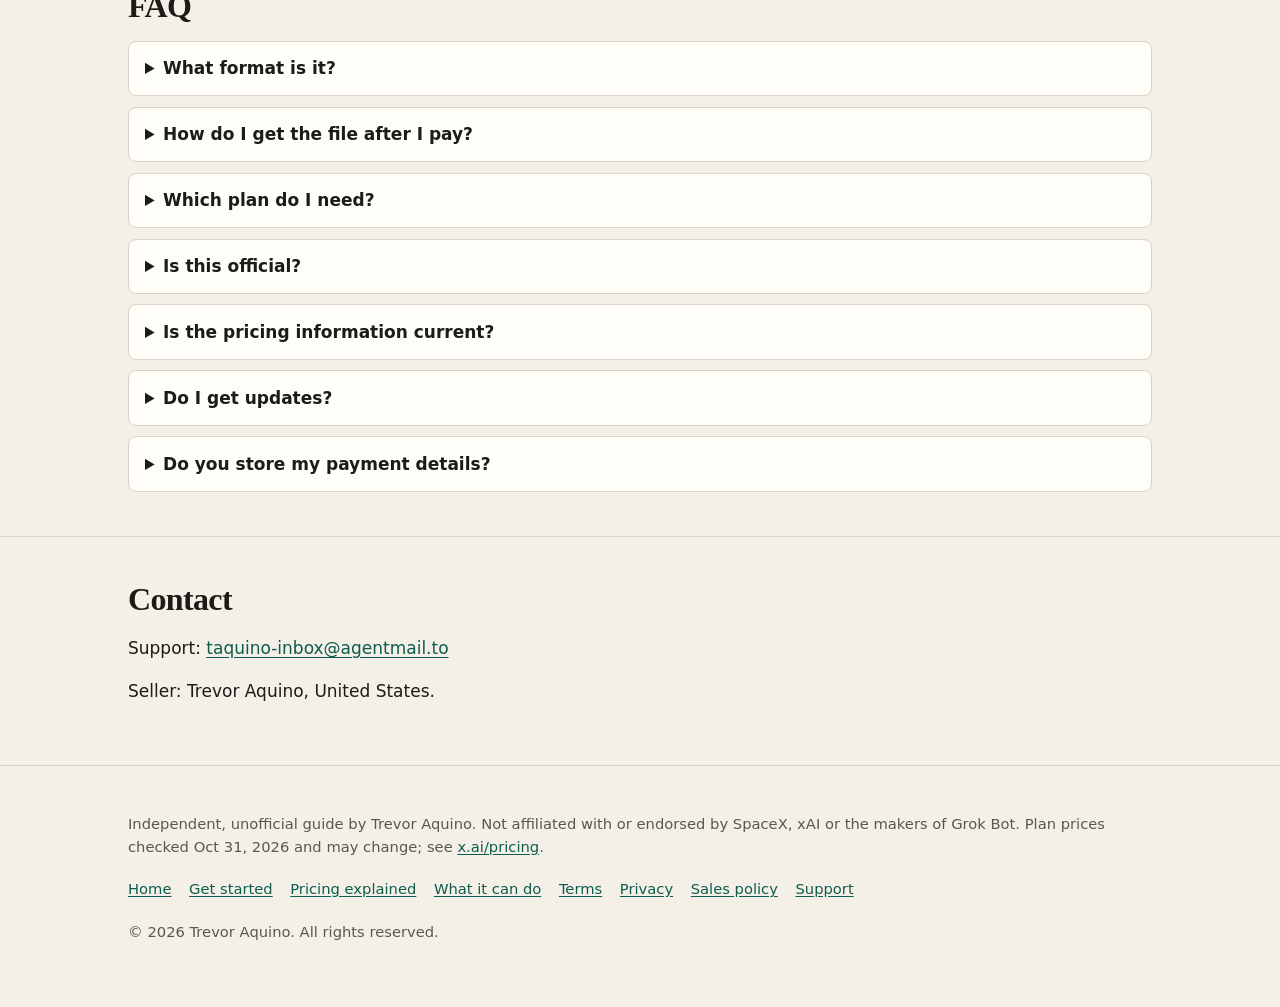
==== commit 5e22d3e9: "Rewrite index.html copy, SEO, and structure - New headline/subhead/FAQ copy, honest 'what you'll be " ====
--- a/index.html
+++ b/index.html
@@ -8,60 +8,143 @@
       PRICE: $24
       SUPPORT_EMAIL: taquino-inbox@agentmail.to
       BUY_URL: https://buy.stripe.com/14A6oI05U7hmfUZ0LU9EI00 (live Stripe Payment Link; see CHECKLIST.md to swap providers)
-      CONTENTS: keep the ordered list in #whats-inside in sync with this list
-        1. Getting set up and how Grok Bot actually works
-        2. Using multiple bots well (when to split work, naming and scoping, routines, handoffs, with diagrams)
-        3. 10 to 15 worked example use cases with real prompts and what to expect
-        4. Current plans and pricing (prices checked on a stated date)
-        5. Tips, pitfalls, privacy and safety habits
+      CONTENTS: keep the ordered list in #contents-list in sync with this list
+        1. Getting set up (eligible plans, Privacy Mode, installing, first bot, sidebar, info pane and Settings, Update vs Reset)
+        2. Using multiple bots well (when to split work, naming and scoping, handoffs, routines, a decision diagram)
+        3. Fifteen prompts that already worked (travel, deals, errands, monitoring and inbox)
+        4. Pricing and usage (tier table, shared weekly pool, top-ups, trials)
+        5. Tips, pitfalls, privacy and a closing checklist
     -->
-    <title>The Grok Bot Starter Guide</title>
+    <title>The Unofficial Grok Bot Starter Guide: Setup, Plans &amp; 15 Tested Prompts (PDF)</title>
     <meta
       name="description"
-      content="An independent PDF starter guide for new Grok Bot users. Setup, multi-bot workflows, worked examples, current plans, and practical habits. Written by Trevor Aquino. Not affiliated with xAI or SpaceX."
+      content="Plain-English 28-page PDF for new Grok Bot users: setup, which plan includes it, one bot per job, 15 tested prompts. Unofficial and independent."
     />
-    <link rel="canonical" href="https://trev4ev.github.io/grokbot-guide/" />
+    <meta name="robots" content="index, follow" />
+    <link rel="canonical" href="https://trevoraquino.me/grokbot-guide/" />
     <link rel="icon" href="assets/favicon.svg" type="image/svg+xml" />
     <link rel="apple-touch-icon" href="assets/favicon.svg" />
     <meta property="og:type" content="website" />
-    <meta property="og:site_name" content="The Grok Bot Starter Guide" />
-    <meta property="og:title" content="The Grok Bot Starter Guide" />
+    <meta property="og:site_name" content="The Unofficial Grok Bot Starter Guide" />
+    <meta property="og:title" content="The Unofficial Grok Bot Starter Guide: Setup, Plans &amp; 15 Tested Prompts (PDF)" />
     <meta
       property="og:description"
-      content="An independent PDF for people who just got Grok Bot and want a clear way to start. By Trevor Aquino."
+      content="Plain-English 28-page PDF for new Grok Bot users: setup, which plan includes it, one bot per job, 15 tested prompts. Unofficial and independent."
     />
-    <meta property="og:url" content="https://trev4ev.github.io/grokbot-guide/" />
+    <meta property="og:url" content="https://trevoraquino.me/grokbot-guide/" />
     <meta
       property="og:image"
-      content="https://trev4ev.github.io/grokbot-guide/assets/og-image.png"
+      content="https://trevoraquino.me/grokbot-guide/assets/og-image.png"
     />
     <meta property="og:image:width" content="1200" />
     <meta property="og:image:height" content="630" />
     <meta name="twitter:card" content="summary_large_image" />
-    <meta name="twitter:title" content="The Grok Bot Starter Guide" />
+    <meta name="twitter:title" content="The Unofficial Grok Bot Starter Guide" />
     <meta
       name="twitter:description"
-      content="An independent PDF starter guide for new Grok Bot users. By Trevor Aquino."
+      content="Plain-English 28-page PDF for new Grok Bot users: setup, which plan includes it, one bot per job, 15 tested prompts."
     />
     <meta
       name="twitter:image"
-      content="https://trev4ev.github.io/grokbot-guide/assets/og-image.png"
+      content="https://trevoraquino.me/grokbot-guide/assets/og-image.png"
     />
     <meta name="theme-color" content="#0d5c4d" />
+    <link rel="preload" href="styles.css" as="style" />
     <link rel="stylesheet" href="styles.css" />
+    <link rel="preconnect" href="https://buy.stripe.com" />
+    <script type="application/ld+json">
+      {
+        "@context": "https://schema.org",
+        "@graph": [
+          {
+            "@type": "Product",
+            "name": "The Unofficial Grok Bot Starter Guide",
+            "description": "An independent 28-page PDF guide to getting started with Grok Bot: eligible plans, setup, running more than one bot, 15 tested prompts, pricing and usage, and privacy habits. By Trevor Aquino. Not affiliated with xAI or SpaceX.",
+            "image": "https://trevoraquino.me/grokbot-guide/assets/og-image.png",
+            "brand": { "@type": "Person", "name": "Trevor Aquino" },
+            "offers": {
+              "@type": "Offer",
+              "url": "https://buy.stripe.com/14A6oI05U7hmfUZ0LU9EI00",
+              "priceCurrency": "USD",
+              "price": "24.00",
+              "availability": "https://schema.org/InStock",
+              "itemCondition": "https://schema.org/NewCondition",
+              "seller": { "@type": "Person", "name": "Trevor Aquino" }
+            }
+          },
+          {
+            "@type": "FAQPage",
+            "mainEntity": [
+              {
+                "@type": "Question",
+                "name": "What format is it?",
+                "acceptedAnswer": {
+                  "@type": "Answer",
+                  "text": "A designed PDF, 28 pages. You can read it on a phone, tablet, or computer. It is not a Notion doc, not a video, and not a live workshop."
+                }
+              },
+              {
+                "@type": "Question",
+                "name": "How do I get the file after I pay?",
+                "acceptedAnswer": {
+                  "@type": "Answer",
+                  "text": "Right after you pay, you're taken straight to the PDF download page. An automatic email from taquino-inbox@agentmail.to also arrives with the same download link, so you still have it if you close that page. If neither shows up, email taquino-inbox@agentmail.to and I will send the file directly. This site does not host a login or a file locker."
+                }
+              },
+              {
+                "@type": "Question",
+                "name": "Which plan do I need?",
+                "acceptedAnswer": {
+                  "@type": "Answer",
+                  "text": "Grok Bot is not on every plan. You need Premium, Super, or Ultra on The X Subscription, an individual or team seat, or an eligible legacy or linked plan. Free and Plus do not include it. The guide's pricing chapter covers the full table, and the pricing explained page on this site has a short version."
+                }
+              },
+              {
+                "@type": "Question",
+                "name": "Is this official?",
+                "acceptedAnswer": {
+                  "@type": "Answer",
+                  "text": "No. This is an independent guide by Trevor Aquino. It is not affiliated with, endorsed by, or sponsored by SpaceX, xAI, or the makers of Grok Bot. I do not use their logos."
+                }
+              },
+              {
+                "@type": "Question",
+                "name": "Is the pricing information current?",
+                "acceptedAnswer": {
+                  "@type": "Answer",
+                  "text": "Prices and plan details were checked against the official pricing page on October 31, 2026, and they are labeled that way in the guide. Plans and prices change, so confirm the current price on x.ai/pricing before you buy or upgrade a plan."
+                }
+              },
+              {
+                "@type": "Question",
+                "name": "Do I get updates?",
+                "acceptedAnswer": {
+                  "@type": "Answer",
+                  "text": "Yes, for revised editions of this guide. I will email the file to the address used at checkout. I am not promising a course portal or unlimited future titles."
+                }
+              },
+              {
+                "@type": "Question",
+                "name": "Do you store my payment details?",
+                "acceptedAnswer": {
+                  "@type": "Answer",
+                  "text": "No. Payment is handled by Stripe. This site has no analytics, no cookies, and no payment forms of its own."
+                }
+              }
+            ]
+          }
+        ]
+      }
+    </script>
   </head>
   <body>
     <a class="skip" href="#main">Skip to content</a>
     <header class="site-header">
       <div class="wrap">
-        <a class="mark" href="index.html">
-          <img class="mark-icon" src="assets/favicon.svg" width="32" height="32" alt="" />
-          The Grok Bot Starter Guide
-        </a>
+        <a class="mark" href="index.html">The Unofficial Grok Bot Starter Guide</a>
         <nav class="nav" aria-label="Primary">
           <a href="#whats-inside">Inside</a>
-          <a href="#who">Who it is for</a>
-          <a href="#sample">Sample</a>
+          <a href="#who">Who it's for</a>
           <a href="#buy">Price</a>
           <a href="#faq">FAQ</a>
           <a href="#contact">Contact</a>
@@ -70,7 +153,8 @@
     </header>
     <div class="notice" role="region" aria-label="Disclosure">
       <div class="wrap">
-        Independent, unofficial guide. Not affiliated with, endorsed by, or sponsored by
+        <strong class="disclosure-label">Disclosure:</strong>
+        Independent, unofficial guide by Trevor Aquino. Not affiliated with or endorsed by
         SpaceX, xAI, or the makers of Grok Bot.
       </div>
     </div>
@@ -79,14 +163,10 @@
       <section class="hero" aria-labelledby="hero-title">
         <div class="wrap">
           <p class="kicker">PDF guide · one-time purchase</p>
-          <h1 id="hero-title">Start using Grok Bot like you meant to.</h1>
+          <h1 id="hero-title">The Unofficial Grok Bot Starter Guide</h1>
           <p class="lede">
-            A designed PDF for people who just got Grok Bot and do not want to spend a week
-            reverse-engineering it. Setup, how to split work across bots, worked examples
-            with real prompts, current plans, and the habits that keep you out of trouble.
-          </p>
-          <p class="fine">
-            <strong>Because the guide is an instant digital download, all sales are final.</strong>
+            Set up Grok Bot, assign the right bot to each job, and skip the usual first-week
+            trial and error.
           </p>
           <div class="hero-actions">
             <!-- Buy URL: https://buy.stripe.com/14A6oI05U7hmfUZ0LU9EI00 (Stripe Payment Link, see CHECKLIST.md to swap). -->
@@ -94,59 +174,82 @@
             <a class="btn btn-ghost" href="#whats-inside">See what is inside</a>
           </div>
           <p class="meta-line">
-            By Trevor Aquino. About 20 to 30 pages. Tentative price
-            <span class="price-value"></span>, one time.
+            By Trevor Aquino. 28 pages. <span class="price-value"></span>, one time.
           </p>
+          <p class="sales-final">All sales are final. This is an instant digital download.</p>
+        </div>
+      </section>
+
+      <section id="capabilities" aria-labelledby="capabilities-title">
+        <div class="wrap">
+          <div class="section-head">
+            <h2 id="capabilities-title">What you'll be able to do</h2>
+            <p class="section-intro">
+              This guide is built to save the time most beginners spend learning how to use
+              Grok Bot by trial and error.
+            </p>
+          </div>
+          <ul class="outcomes">
+            <li>Get Grok Bot set up correctly the first time, on a plan that actually includes it.</li>
+            <li>Pick the right plan before you pay, instead of guessing from an old blog post or screenshot.</li>
+            <li>Start from prompts that already worked, instead of a blank chat box.</li>
+            <li>Run more than one bot without losing track of what each one is for.</li>
+            <li>Spot the common early mistakes before you make them.</li>
+          </ul>
         </div>
       </section>
 
       <section id="whats-inside" aria-labelledby="inside-title">
         <div class="wrap">
-          <h2 id="inside-title">What is inside</h2>
-          <p class="section-intro">
-            Five chapters. The PDF is still being written, so treat this as the working
-            outline, not a locked table of contents.
-          </p>
+          <div class="section-head">
+            <h2 id="inside-title">What's inside (5 chapters)</h2>
+            <p class="section-intro">
+              Five chapters, written for someone who just got access to Grok Bot and wants a
+              clear path through it, start to finish.
+            </p>
+          </div>
           <ol class="contents" id="contents-list">
             <li>
               <span class="num" aria-hidden="true">01</span>
-              <h3>Getting set up, and how Grok Bot actually works</h3>
-              <p>
-                Accounts, first run, what a bot is, what it is not, and the few settings that
-                change results more than people think.
+              <h3>Getting set up</h3>
+              <p>
+                Checking you have an eligible plan, switching out of Privacy Mode (Legacy) if
+                needed, installing, starting your first bot, and getting comfortable with the
+                sidebar, info pane, and Settings, including the difference between Update and
+                Reset.
               </p>
             </li>
             <li>
               <span class="num" aria-hidden="true">02</span>
               <h3>Using multiple bots well</h3>
               <p>
-                When to split work, how to name and scope a bot, daily routines, and
-                handoffs. Includes diagrams of who should talk to whom.
+                When to split work across bots, how to name and scope each one, handoffs,
+                daily routines, and a simple diagram for deciding whether something should be
+                its own bot.
               </p>
             </li>
             <li>
               <span class="num" aria-hidden="true">03</span>
-              <h3>10 to 15 worked example use cases</h3>
-              <p>
-                Real prompts, the setup around them, and what a good result looks like so you
-                can tell when it went sideways.
+              <h3>Fifteen prompts that already worked</h3>
+              <p>
+                Real prompts for travel, deals, errands, and monitoring or inbox tasks, each
+                with what to expect and the lesson behind it.
               </p>
             </li>
             <li>
               <span class="num" aria-hidden="true">04</span>
-              <h3>Current plans and pricing</h3>
-              <p>
-                What the official plans cover, with prices checked on a stated date, so you
-                are not guessing from a screenshot someone posted last spring.
+              <h3>Pricing and usage</h3>
+              <p>
+                A plan-by-plan table, how the shared weekly usage pool works, when top-ups
+                make sense, and how free trials work.
               </p>
             </li>
             <li>
               <span class="num" aria-hidden="true">05</span>
-              <h3>Tips, pitfalls, privacy and safety habits</h3>
-              <p>
-                The boring rules that save you: what not to paste, when to distrust a
-                confident answer, and how to keep bots from leaking work into the wrong
-                thread.
+              <h3>Tips, pitfalls, privacy and a closing checklist</h3>
+              <p>
+                The habits that keep you out of trouble, common early mistakes, privacy
+                settings worth checking, and a one-page checklist to finish with.
               </p>
             </li>
           </ol>
@@ -155,24 +258,26 @@
 
       <section id="who" aria-labelledby="who-title">
         <div class="wrap">
-          <h2 id="who-title">Who it is for</h2>
+          <div class="section-head">
+            <h2 id="who-title">Who it's for</h2>
+          </div>
           <div class="split">
             <article class="card">
               <h3>Buy this if</h3>
               <ul>
-                <li>You are new to Grok Bot and want a short, opinionated path, not a dump of tips.</li>
-                <li>You plan to run more than one bot and want a way to keep jobs from overlapping.</li>
-                <li>You learn faster from worked examples than from feature lists.</li>
-                <li>You want the plan and pricing picture written down, with a date on it.</li>
+                <li>You are new to Grok Bot and want a clear, plain-language starting point.</li>
+                <li>You already pay for a plan that includes Grok Bot, or you are about to pick one.</li>
+                <li>You plan to run more than one bot and want a simple way to keep their jobs separate.</li>
+                <li>You learn faster from worked prompts than from a feature list.</li>
               </ul>
             </article>
             <article class="card">
               <h3>Skip this if</h3>
               <ul>
-                <li>You want an official document from xAI, SpaceX, or the Grok Bot team. This is not that.</li>
-                <li>You need live coaching, a community, or a video course. This is a PDF.</li>
-                <li>You already have a working multi-bot setup and are looking for advanced internals.</li>
-                <li>You want enterprise policy language. I am not writing your legal pack.</li>
+                <li>You are on the Free or Plus plan and are not planning to upgrade. Those plans do not include Grok Bot.</li>
+                <li>You want an official document from xAI, SpaceX, or the Grok Bot team. This is not that; see <a href="https://x.ai/bot">x.ai/bot</a> for the official product page.</li>
+                <li>You already have a working multi-bot setup and want advanced internals, not a beginner guide.</li>
+                <li>You want a video course or live coaching. This is a PDF.</li>
               </ul>
             </article>
           </div>
@@ -181,11 +286,14 @@
 
       <section id="sample" aria-labelledby="sample-title">
         <div class="wrap">
-          <h2 id="sample-title">Sample pages</h2>
-          <p class="section-intro">
-            Page previews will go here once the PDF has layouts worth showing. Until then,
-            here is an original diagram of the multi-bot pattern the guide teaches.
-          </p>
+          <div class="section-head">
+            <h2 id="sample-title">Sample pages</h2>
+            <p class="section-intro">
+              Page previews go here once there are real exports from the designed PDF worth
+              showing. Until then, here is an original diagram of the multi-bot pattern the
+              guide teaches.
+            </p>
+          </div>
           <div class="placeholder" role="note">
             <p>
               <strong>Placeholder: sample PDF pages</strong>
@@ -209,74 +317,153 @@
       </section>
 
       <section id="buy" aria-labelledby="buy-title">
-        <div class="wrap price-block">
-          <div>
-            <h2 id="buy-title">Price and buy</h2>
-            <p class="price-display"><span class="price-value"></span></p>
-            <p>One-time purchase of the PDF. No subscription on this guide.</p>
-            <p class="fine">
-              This button opens a Stripe checkout page. After you pay, you are redirected
-              straight to the PDF download. Stripe's checkout confirmation and an automatic
-              email from
-              <a href="mailto:taquino-inbox@agentmail.to">taquino-inbox@agentmail.to</a>
-              also include the download link, so you can get it again later.
+        <div class="wrap">
+          <div class="section-head">
+            <h2 id="buy-title">Price</h2>
+            <p class="section-intro">One flat price. No subscription, no upsells inside the PDF.</p>
+          </div>
+          <div class="price-block">
+            <div>
+              <p class="price-display"><span class="price-value"></span></p>
+              <p class="price-note">One-time purchase. 28 pages, instant digital download.</p>
+              <p class="sales-final">
+                All sales are final. Since this is an instant download, there are no refunds
+                once you have access to the file. See the
+                <a href="sales-policy.html">sales policy</a>.
+              </p>
+              <p class="fine">
+                After you pay, you're taken straight to the PDF download page. You'll also
+                get an automatic email from
+                <a href="mailto:taquino-inbox@agentmail.to">taquino-inbox@agentmail.to</a>
+                with the same download link, so you still have it if you close that page. If
+                neither shows up, email that address and I will send the file directly.
+              </p>
+              <!-- Buy URL: https://buy.stripe.com/14A6oI05U7hmfUZ0LU9EI00 (Stripe Payment Link, see CHECKLIST.md to swap). -->
+              <p>
+                <a
+                  class="btn btn-primary"
+                  href="https://buy.stripe.com/14A6oI05U7hmfUZ0LU9EI00"
+                  target="_blank"
+                  rel="noopener"
+                  >Buy the guide</a
+                >
+              </p>
+            </div>
+            <article class="card">
+              <h3>What you get</h3>
+              <ul>
+                <li>The Unofficial Grok Bot Starter Guide as a 28-page PDF.</li>
+                <li>Instant delivery: a download page right after payment, plus a backup copy of the link by email.</li>
+                <li>A plan and pricing table labeled with the date it was checked, so you know how current it is.</li>
+                <li>If I publish a revised edition, I will send it to the email you used at checkout.</li>
+              </ul>
+            </article>
+          </div>
+        </div>
+      </section>
+
+      <section id="unofficial" aria-labelledby="unofficial-title">
+        <div class="wrap">
+          <div class="section-head">
+            <h2 id="unofficial-title">Unofficial: what that means</h2>
+            <p class="section-intro">
+              This is an independent guide, not a document from xAI, SpaceX, or the Grok Bot
+              team. That cuts both ways, and it is worth being clear about.
             </p>
-            <p class="fine">
-              <strong>Because the guide is an instant digital download, all sales are final.</strong>
-              Trouble downloading? Email
-              <a href="mailto:taquino-inbox@agentmail.to">taquino-inbox@agentmail.to</a>.
-            </p>
-            <!-- Buy URL: https://buy.stripe.com/14A6oI05U7hmfUZ0LU9EI00 (Stripe Payment Link, see CHECKLIST.md to swap). -->
-            <p>
-              <a
-                class="btn btn-primary"
-                href="https://buy.stripe.com/14A6oI05U7hmfUZ0LU9EI00"
-                target="_blank"
-                rel="noopener"
-                >Buy the guide</a
-              >
-            </p>
-          </div>
-          <article class="card">
-            <h3>What you get</h3>
-            <ul>
-              <li>The Grok Bot Starter Guide as a designed PDF (about 20 to 30 pages).</li>
-              <li>Instant delivery. You are redirected straight to the PDF download after payment, and Stripe's checkout confirmation plus an automatic email also include the download link.</li>
-              <li>Because the guide is an instant digital download, all sales are final.</li>
-              <li>If I publish a revised file, I will send it to the email used at checkout.</li>
-            </ul>
-          </article>
+          </div>
+          <div class="split">
+            <article class="card">
+              <h3>What it means for you</h3>
+              <ul>
+                <li>Plain language instead of product marketing, and no corporate hedging.</li>
+                <li>One person's tested setup and prompts, not a committee's feature list.</li>
+                <li>No logos or branding borrowed from xAI or SpaceX.</li>
+              </ul>
+            </article>
+            <article class="card">
+              <h3>What it does not replace</h3>
+              <ul>
+                <li>Official documentation and support from xAI for account issues or billing disputes.</li>
+                <li>The official pricing page at <a href="https://x.ai/pricing">x.ai/pricing</a>, the source of truth, which can change after this guide is checked.</li>
+                <li>The product page at <a href="https://x.ai/bot">x.ai/bot</a> for the current, official description of Grok Bot.</li>
+              </ul>
+            </article>
+          </div>
+          <p class="meta">
+            Prices and plan details in this guide were checked against the official pricing
+            page on <time class="meta" datetime="2026-10-31">October 31, 2026</time>. Confirm the current
+            price on <a href="https://x.ai/pricing">x.ai/pricing</a> before you upgrade a
+            plan.
+          </p>
+        </div>
+      </section>
+
+      <section id="learn-more" aria-labelledby="learn-more-title">
+        <div class="wrap">
+          <div class="section-head">
+            <h2 id="learn-more-title">Want more before you buy?</h2>
+            <p class="section-intro">Three free pages cover the basics. The guide goes deeper on all of it.</p>
+          </div>
+          <ul class="related-links">
+            <li><a href="get-started.html">How to get started with Grok Bot</a>: eligibility, Privacy Mode, and your first bot.</li>
+            <li><a href="pricing-explained.html">Grok Bot pricing explained</a>: which plan you need, and how usage limits work.</li>
+            <li><a href="what-can-grok-bot-do.html">What can Grok Bot do?</a>: realistic use cases and a few tips.</li>
+          </ul>
         </div>
       </section>
 
       <section id="faq" aria-labelledby="faq-title">
         <div class="wrap">
-          <h2 id="faq-title">FAQ</h2>
+          <div class="section-head">
+            <h2 id="faq-title">FAQ</h2>
+          </div>
           <div class="faq">
             <details>
               <summary>What format is it?</summary>
               <p>
-                A designed PDF, about 20 to 30 pages. You can read it on a phone, tablet, or
-                computer. It is not a Notion doc, not a video, and not a live workshop.
+                A designed PDF, 28 pages. You can read it on a phone, tablet, or computer. It
+                is not a Notion doc, not a video, and not a live workshop.
               </p>
             </details>
             <details>
               <summary>How do I get the file after I pay?</summary>
               <p>
-                After payment you are redirected straight to the PDF download. Stripe's
-                checkout confirmation and an automatic email from
+                Right after you pay, you're taken straight to the PDF download page. An
+                automatic email from
                 <a href="mailto:taquino-inbox@agentmail.to">taquino-inbox@agentmail.to</a>
-                also include the download link, so you can get it again later. This site
-                does not host a login or a file locker. Trouble downloading? Email
-                <a href="mailto:taquino-inbox@agentmail.to">taquino-inbox@agentmail.to</a>.
-              </p>
-            </details>
-            <details>
-              <summary>What if I change my mind after I buy?</summary>
-              <p>
-                Because the guide is an instant digital download, all sales are final.
-                Trouble downloading? Email
-                <a href="mailto:taquino-inbox@agentmail.to">taquino-inbox@agentmail.to</a>.
+                also arrives with the same download link, so you still have it if you close
+                that page. If neither shows up, email
+                <a href="mailto:taquino-inbox@agentmail.to">taquino-inbox@agentmail.to</a>
+                and I will send the file directly. This site does not host a login or a file
+                locker.
+              </p>
+            </details>
+            <details>
+              <summary>Which plan do I need?</summary>
+              <p>
+                Grok Bot is not on every plan. You need Premium, Super, or Ultra on The X
+                Subscription, an individual or team seat, or an eligible legacy or linked
+                plan. Free and Plus do not include it. The guide's pricing chapter covers the
+                full table, and the <a href="pricing-explained.html">pricing explained page</a>
+                on this site has a short version.
+              </p>
+            </details>
+            <details>
+              <summary>Is this official?</summary>
+              <p>
+                No. This is an independent guide by Trevor Aquino. It is not affiliated with,
+                endorsed by, or sponsored by SpaceX, xAI, or the makers of Grok Bot. I do not
+                use their logos.
+              </p>
+            </details>
+            <details>
+              <summary>Is the pricing information current?</summary>
+              <p>
+                Prices and plan details were checked against the official pricing page on
+                <time class="meta" datetime="2026-10-31">October 31, 2026</time>, and they are labeled
+                that way in the guide. Plans and prices change, so confirm the current price
+                on <a href="https://x.ai/pricing">x.ai/pricing</a> before you buy or upgrade
+                a plan.
               </p>
             </details>
             <details>
@@ -288,14 +475,6 @@
               </p>
             </details>
             <details>
-              <summary>Is this official?</summary>
-              <p>
-                No. This is an independent guide by Trevor Aquino. It is not affiliated with,
-                endorsed by, or sponsored by SpaceX, xAI, or the makers of Grok Bot. I do not
-                use their logos.
-              </p>
-            </details>
-            <details>
               <summary>Do you store my payment details?</summary>
               <p>
                 No. Payment is handled by Stripe. This site has no analytics, no cookies, and
@@ -307,11 +486,12 @@
       </section>
 
       <section id="contact" aria-labelledby="contact-title">
-        <div class="wrap narrow">
-          <h2 id="contact-title">Contact</h2>
+        <div class="wrap">
+          <div class="section-head">
+            <h2 id="contact-title">Contact</h2>
+          </div>
           <p>
-            Trouble downloading? Email
-            <a href="mailto:taquino-inbox@agentmail.to">taquino-inbox@agentmail.to</a>.
+            Support: <a href="mailto:taquino-inbox@agentmail.to">taquino-inbox@agentmail.to</a>
           </p>
           <p>Seller: Trevor Aquino, United States.</p>
         </div>
@@ -321,12 +501,19 @@
     <footer class="site-footer">
       <div class="wrap">
         <p>
-          Independent, unofficial guide. Not affiliated with, endorsed by, or sponsored by
-          SpaceX, xAI, or the makers of Grok Bot.
+          Independent, unofficial guide by Trevor Aquino. Not affiliated with or endorsed by
+          SpaceX, xAI or the makers of Grok Bot. Plan prices checked
+          <time class="meta" datetime="2026-10-31">Oct 31, 2026</time> and may change; see
+          <a href="https://x.ai/pricing">x.ai/pricing</a>.
         </p>
         <ul class="footer-links">
+          <li><a href="index.html">Home</a></li>
+          <li><a href="get-started.html">Get started</a></li>
+          <li><a href="pricing-explained.html">Pricing explained</a></li>
+          <li><a href="what-can-grok-bot-do.html">What it can do</a></li>
           <li><a href="terms.html">Terms</a></li>
           <li><a href="privacy.html">Privacy</a></li>
+          <li><a href="sales-policy.html">Sales policy</a></li>
           <li><a href="mailto:taquino-inbox@agentmail.to">Support</a></li>
         </ul>
         <p>© 2026 Trevor Aquino. All rights reserved.</p>
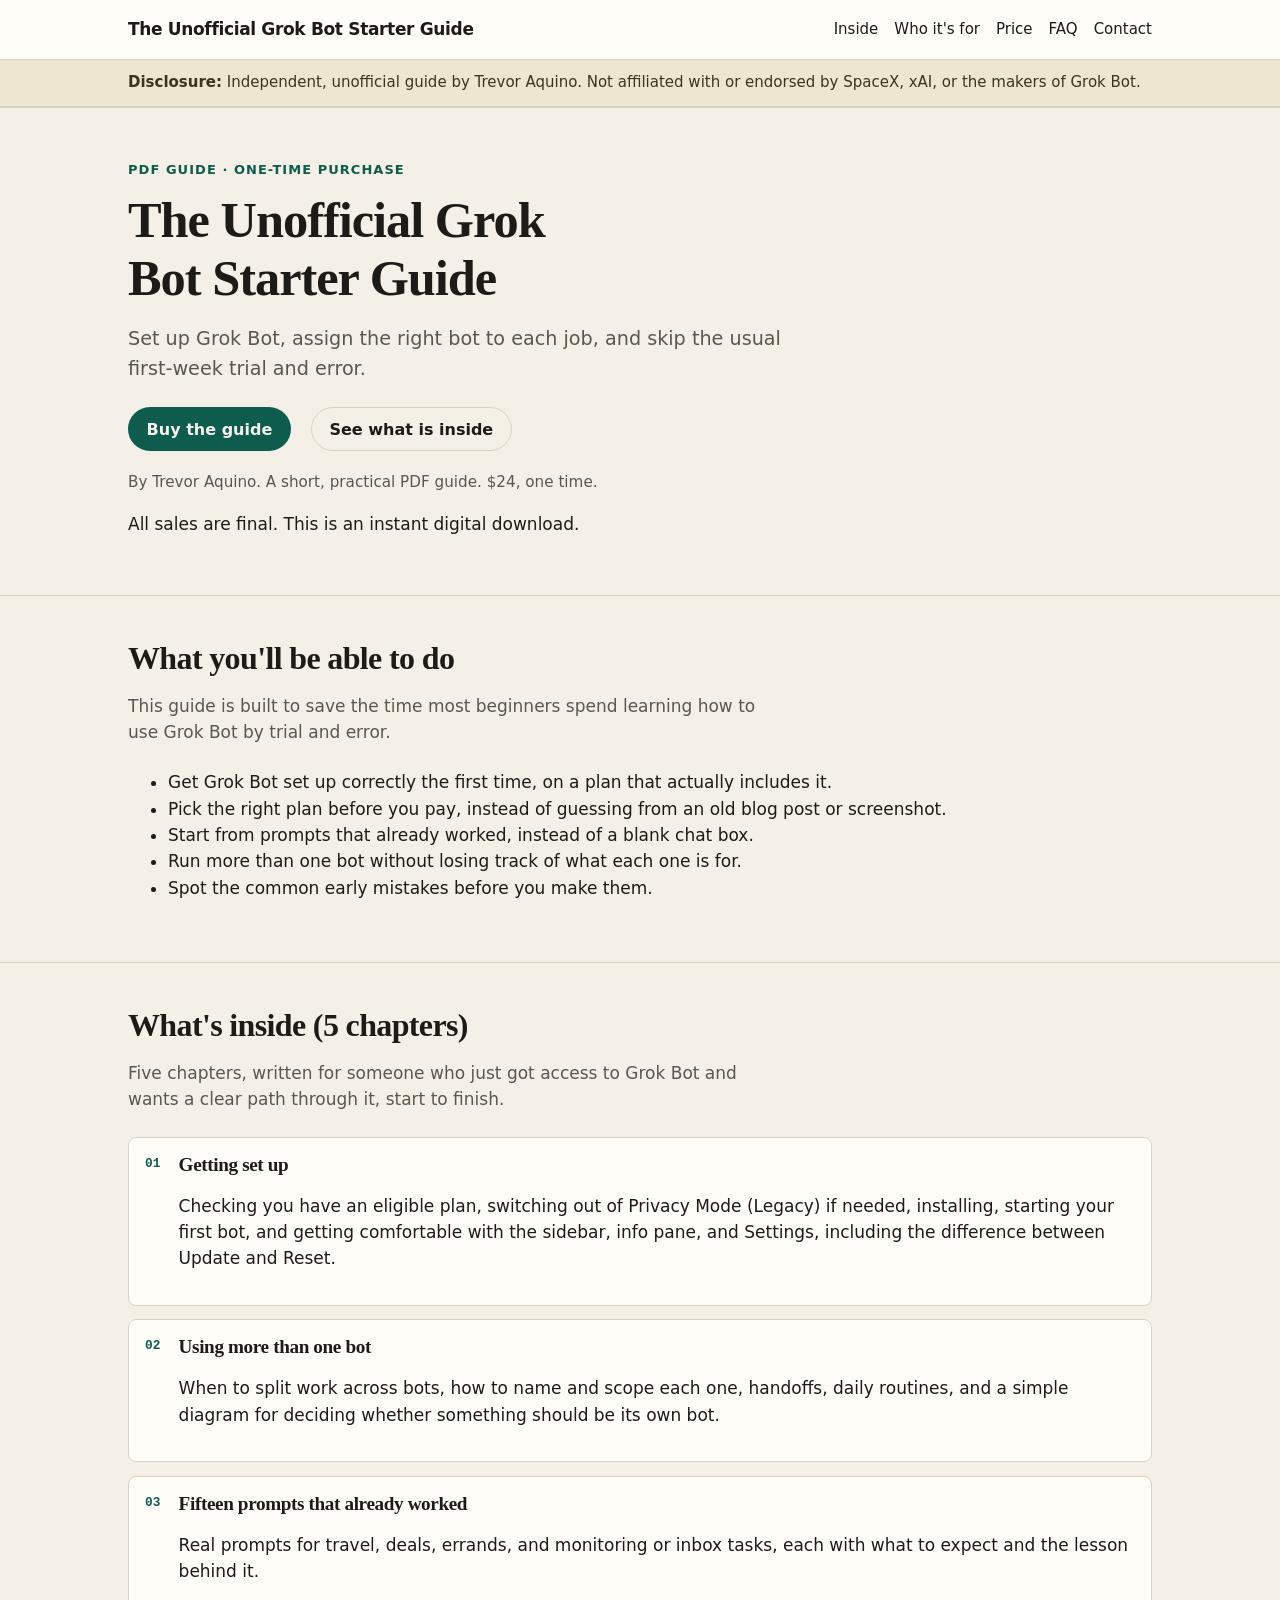
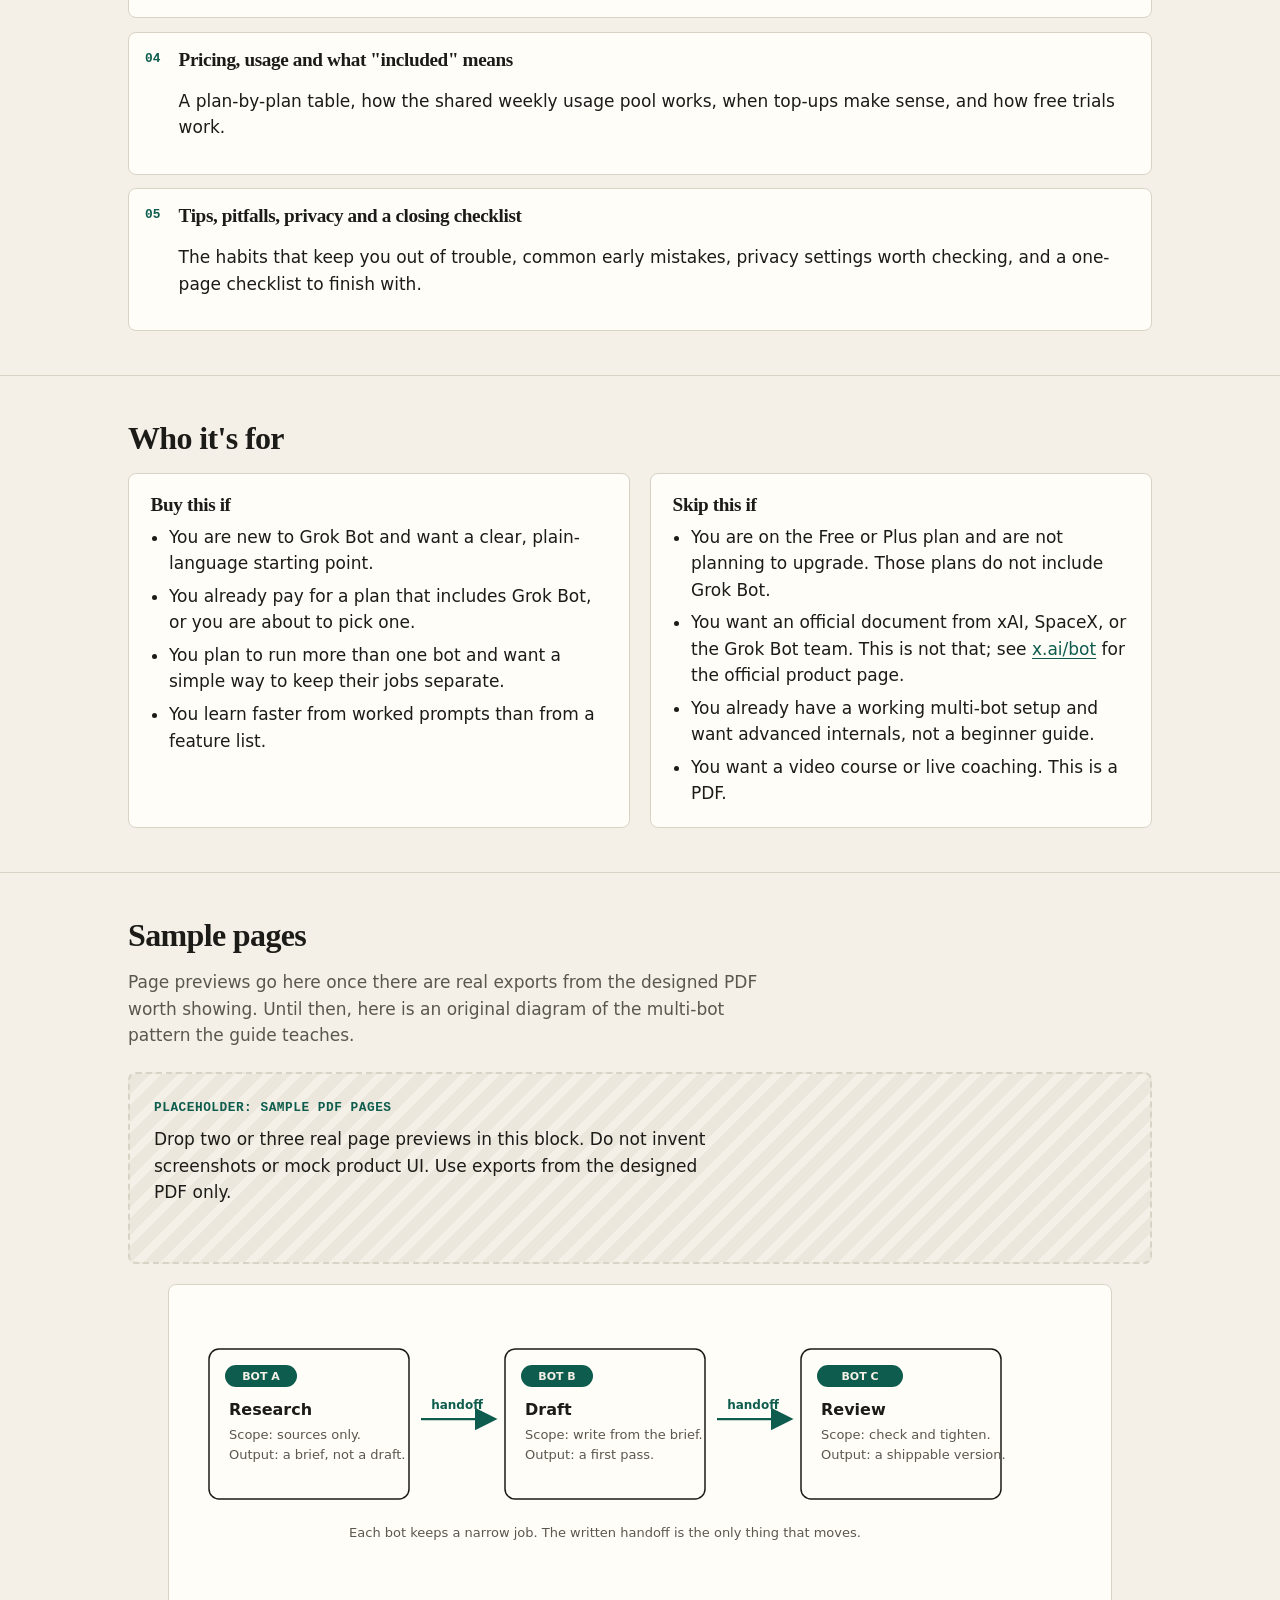
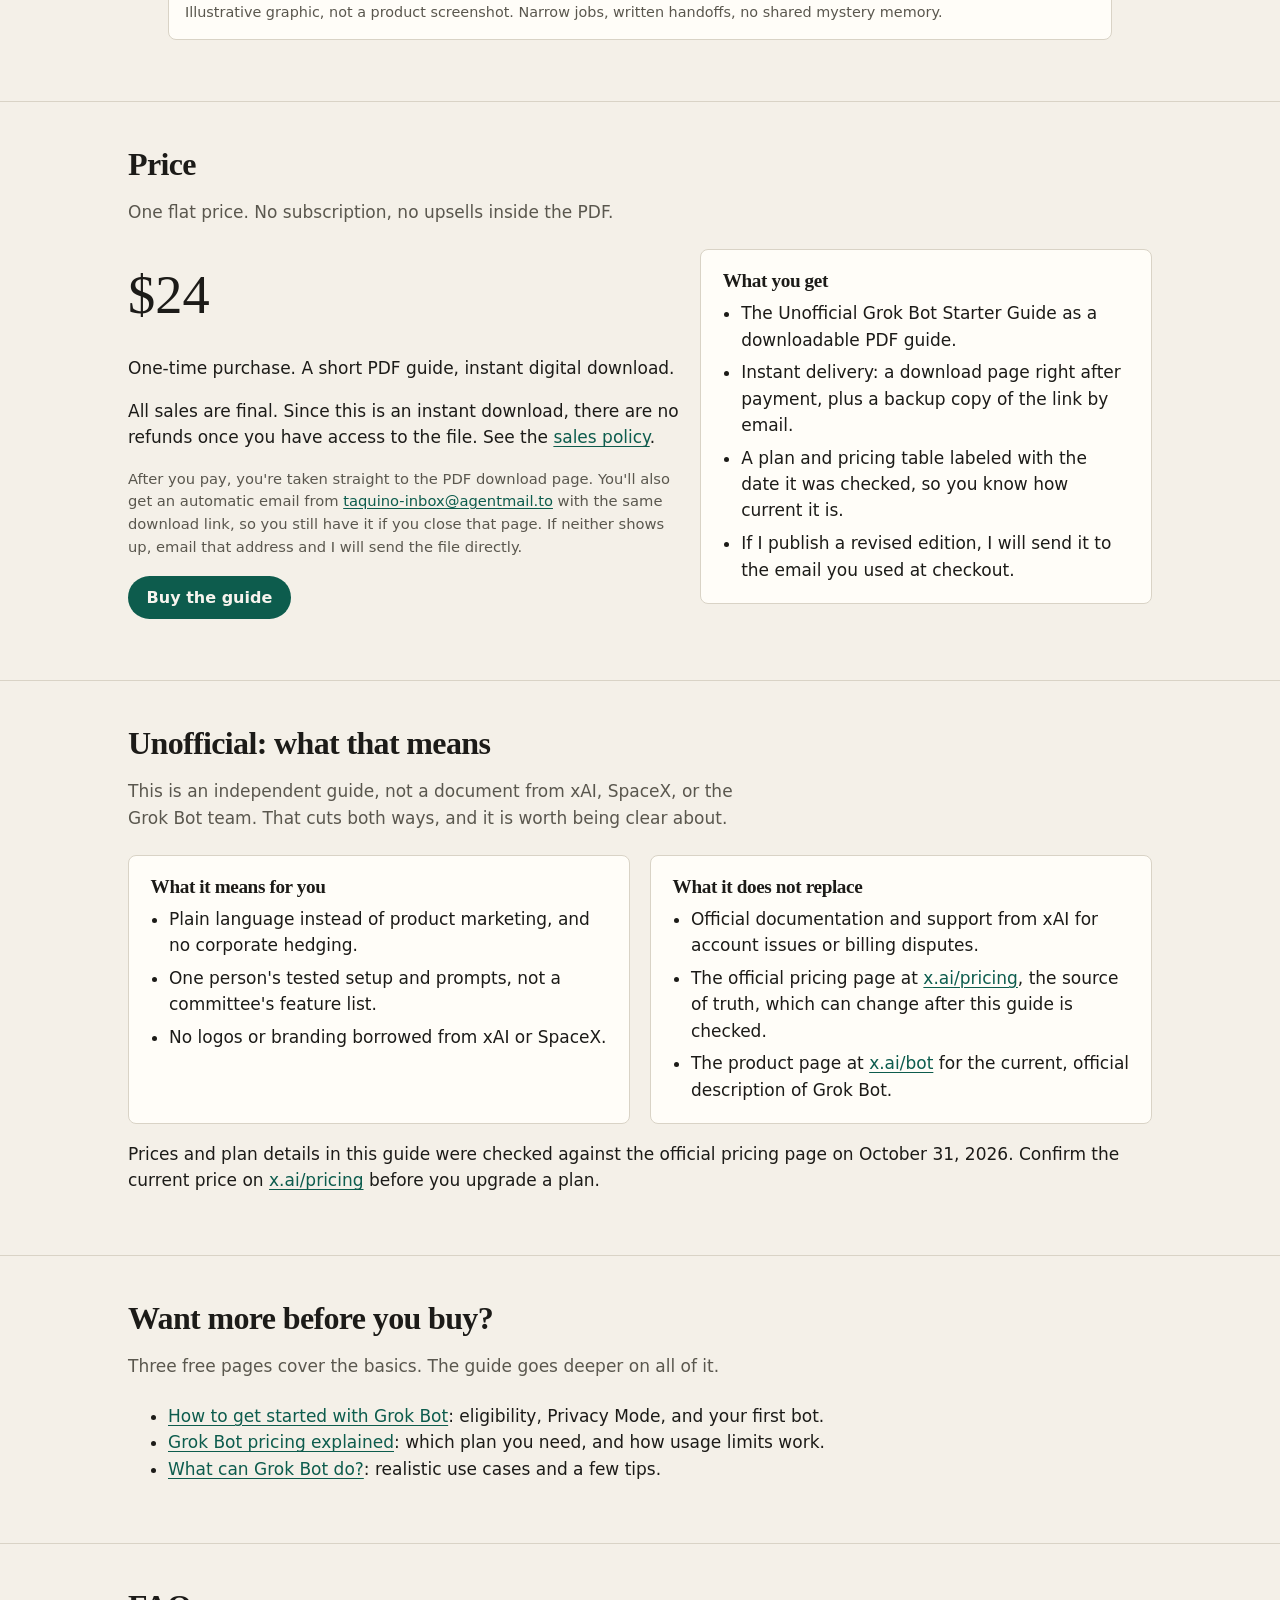
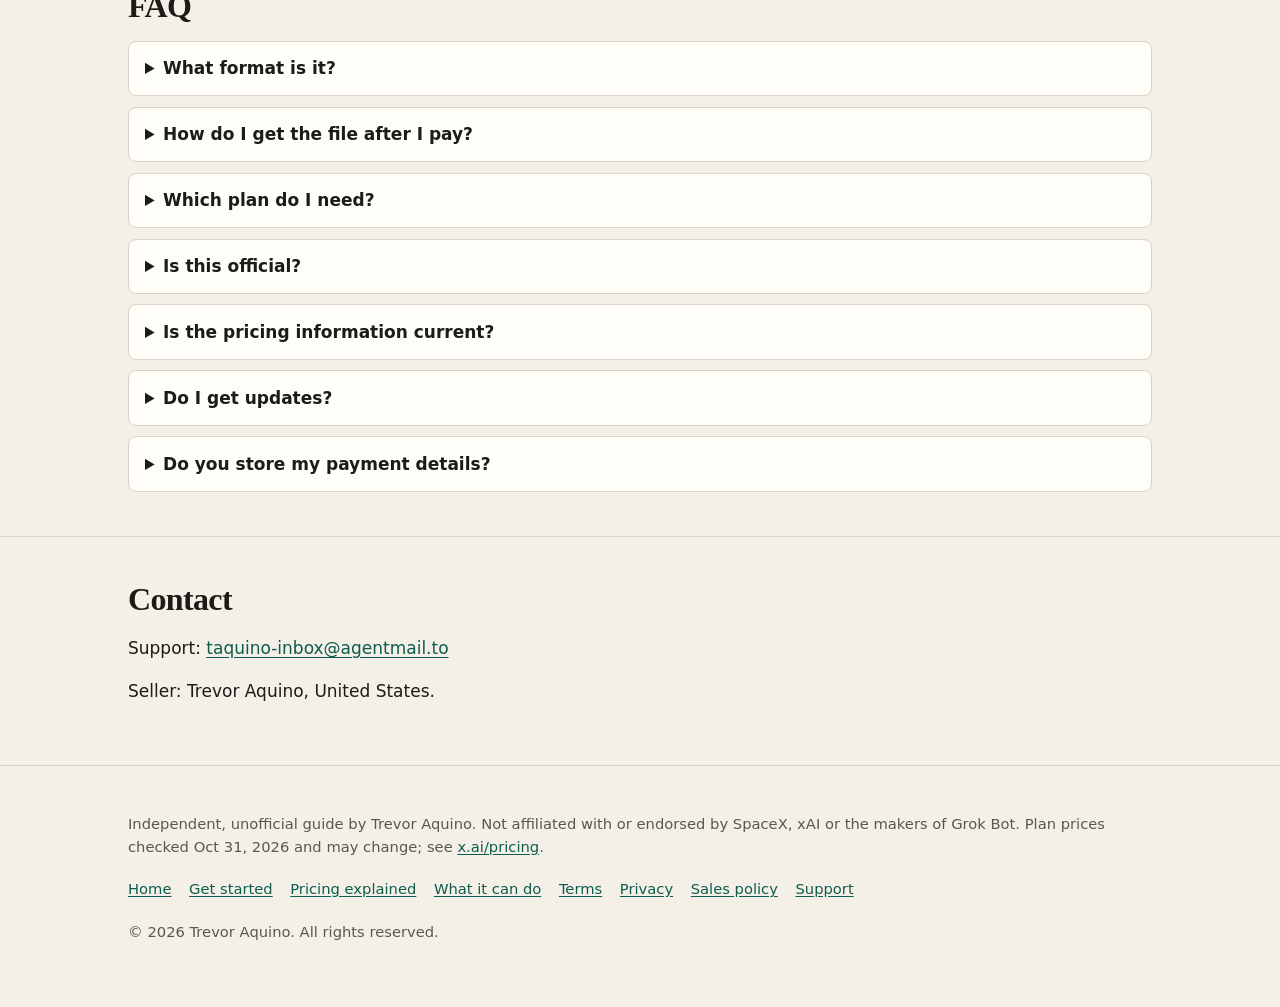
==== commit bc8d194f: "Remove hard-coded page count; rename chapters 2 and 4 The PDF's final page count is not locked (expe" ====
--- a/index.html
+++ b/index.html
@@ -10,15 +10,17 @@
       BUY_URL: https://buy.stripe.com/14A6oI05U7hmfUZ0LU9EI00 (live Stripe Payment Link; see CHECKLIST.md to swap providers)
       CONTENTS: keep the ordered list in #contents-list in sync with this list
         1. Getting set up (eligible plans, Privacy Mode, installing, first bot, sidebar, info pane and Settings, Update vs Reset)
-        2. Using multiple bots well (when to split work, naming and scoping, handoffs, routines, a decision diagram)
+        2. Using more than one bot (when to split work, naming and scoping, handoffs, routines, a decision diagram)
         3. Fifteen prompts that already worked (travel, deals, errands, monitoring and inbox)
-        4. Pricing and usage (tier table, shared weekly pool, top-ups, trials)
+        4. Pricing, usage and what "included" means (tier table, shared weekly pool, top-ups, trials)
         5. Tips, pitfalls, privacy and a closing checklist
+      PAGE COUNT: deliberately not stated anywhere on this site. Do not add one until the
+      author confirms the final PDF; see CHECKLIST.md.
     -->
     <title>The Unofficial Grok Bot Starter Guide: Setup, Plans &amp; 15 Tested Prompts (PDF)</title>
     <meta
       name="description"
-      content="Plain-English 28-page PDF for new Grok Bot users: setup, which plan includes it, one bot per job, 15 tested prompts. Unofficial and independent."
+      content="Plain-English starter guide for new Grok Bot users: setup, which plan includes it, one bot per job, 15 tested prompts. Unofficial and independent."
     />
     <meta name="robots" content="index, follow" />
     <link rel="canonical" href="https://trevoraquino.me/grokbot-guide/" />
@@ -29,7 +31,7 @@
     <meta property="og:title" content="The Unofficial Grok Bot Starter Guide: Setup, Plans &amp; 15 Tested Prompts (PDF)" />
     <meta
       property="og:description"
-      content="Plain-English 28-page PDF for new Grok Bot users: setup, which plan includes it, one bot per job, 15 tested prompts. Unofficial and independent."
+      content="Plain-English starter guide for new Grok Bot users: setup, which plan includes it, one bot per job, 15 tested prompts. Unofficial and independent."
     />
     <meta property="og:url" content="https://trevoraquino.me/grokbot-guide/" />
     <meta
@@ -42,7 +44,7 @@
     <meta name="twitter:title" content="The Unofficial Grok Bot Starter Guide" />
     <meta
       name="twitter:description"
-      content="Plain-English 28-page PDF for new Grok Bot users: setup, which plan includes it, one bot per job, 15 tested prompts."
+      content="Plain-English starter guide for new Grok Bot users: setup, which plan includes it, one bot per job, 15 tested prompts."
     />
     <meta
       name="twitter:image"
@@ -59,7 +61,7 @@
           {
             "@type": "Product",
             "name": "The Unofficial Grok Bot Starter Guide",
-            "description": "An independent 28-page PDF guide to getting started with Grok Bot: eligible plans, setup, running more than one bot, 15 tested prompts, pricing and usage, and privacy habits. By Trevor Aquino. Not affiliated with xAI or SpaceX.",
+            "description": "A practical starter guide for people new to Grok Bot, covering setup, how to split everyday jobs (inbox, travel, shopping, reminders) across bots, fifteen copy-paste prompts that already worked, and current plan pricing checked October 31, 2026. An independent, unofficial product by Trevor Aquino, not affiliated with or endorsed by SpaceX or the makers of Grok Bot.",
             "image": "https://trevoraquino.me/grokbot-guide/assets/og-image.png",
             "brand": { "@type": "Person", "name": "Trevor Aquino" },
             "offers": {
@@ -80,7 +82,7 @@
                 "name": "What format is it?",
                 "acceptedAnswer": {
                   "@type": "Answer",
-                  "text": "A designed PDF, 28 pages. You can read it on a phone, tablet, or computer. It is not a Notion doc, not a video, and not a live workshop."
+                  "text": "A designed PDF guide. You can read it on a phone, tablet, or computer. It is not a Notion doc, not a video, and not a live workshop."
                 }
               },
               {
@@ -174,7 +176,7 @@
             <a class="btn btn-ghost" href="#whats-inside">See what is inside</a>
           </div>
           <p class="meta-line">
-            By Trevor Aquino. 28 pages. <span class="price-value"></span>, one time.
+            By Trevor Aquino. A short, practical PDF guide. <span class="price-value"></span>, one time.
           </p>
           <p class="sales-final">All sales are final. This is an instant digital download.</p>
         </div>
@@ -221,7 +223,7 @@
             </li>
             <li>
               <span class="num" aria-hidden="true">02</span>
-              <h3>Using multiple bots well</h3>
+              <h3>Using more than one bot</h3>
               <p>
                 When to split work across bots, how to name and scope each one, handoffs,
                 daily routines, and a simple diagram for deciding whether something should be
@@ -238,7 +240,7 @@
             </li>
             <li>
               <span class="num" aria-hidden="true">04</span>
-              <h3>Pricing and usage</h3>
+              <h3>Pricing, usage and what "included" means</h3>
               <p>
                 A plan-by-plan table, how the shared weekly usage pool works, when top-ups
                 make sense, and how free trials work.
@@ -325,7 +327,7 @@
           <div class="price-block">
             <div>
               <p class="price-display"><span class="price-value"></span></p>
-              <p class="price-note">One-time purchase. 28 pages, instant digital download.</p>
+              <p class="price-note">One-time purchase. A short PDF guide, instant digital download.</p>
               <p class="sales-final">
                 All sales are final. Since this is an instant download, there are no refunds
                 once you have access to the file. See the
@@ -352,7 +354,7 @@
             <article class="card">
               <h3>What you get</h3>
               <ul>
-                <li>The Unofficial Grok Bot Starter Guide as a 28-page PDF.</li>
+                <li>The Unofficial Grok Bot Starter Guide as a downloadable PDF guide.</li>
                 <li>Instant delivery: a download page right after payment, plus a backup copy of the link by email.</li>
                 <li>A plan and pricing table labeled with the date it was checked, so you know how current it is.</li>
                 <li>If I publish a revised edition, I will send it to the email you used at checkout.</li>
@@ -421,7 +423,7 @@
             <details>
               <summary>What format is it?</summary>
               <p>
-                A designed PDF, 28 pages. You can read it on a phone, tablet, or computer. It
+                A designed PDF guide. You can read it on a phone, tablet, or computer. It
                 is not a Notion doc, not a video, and not a live workshop.
               </p>
             </details>
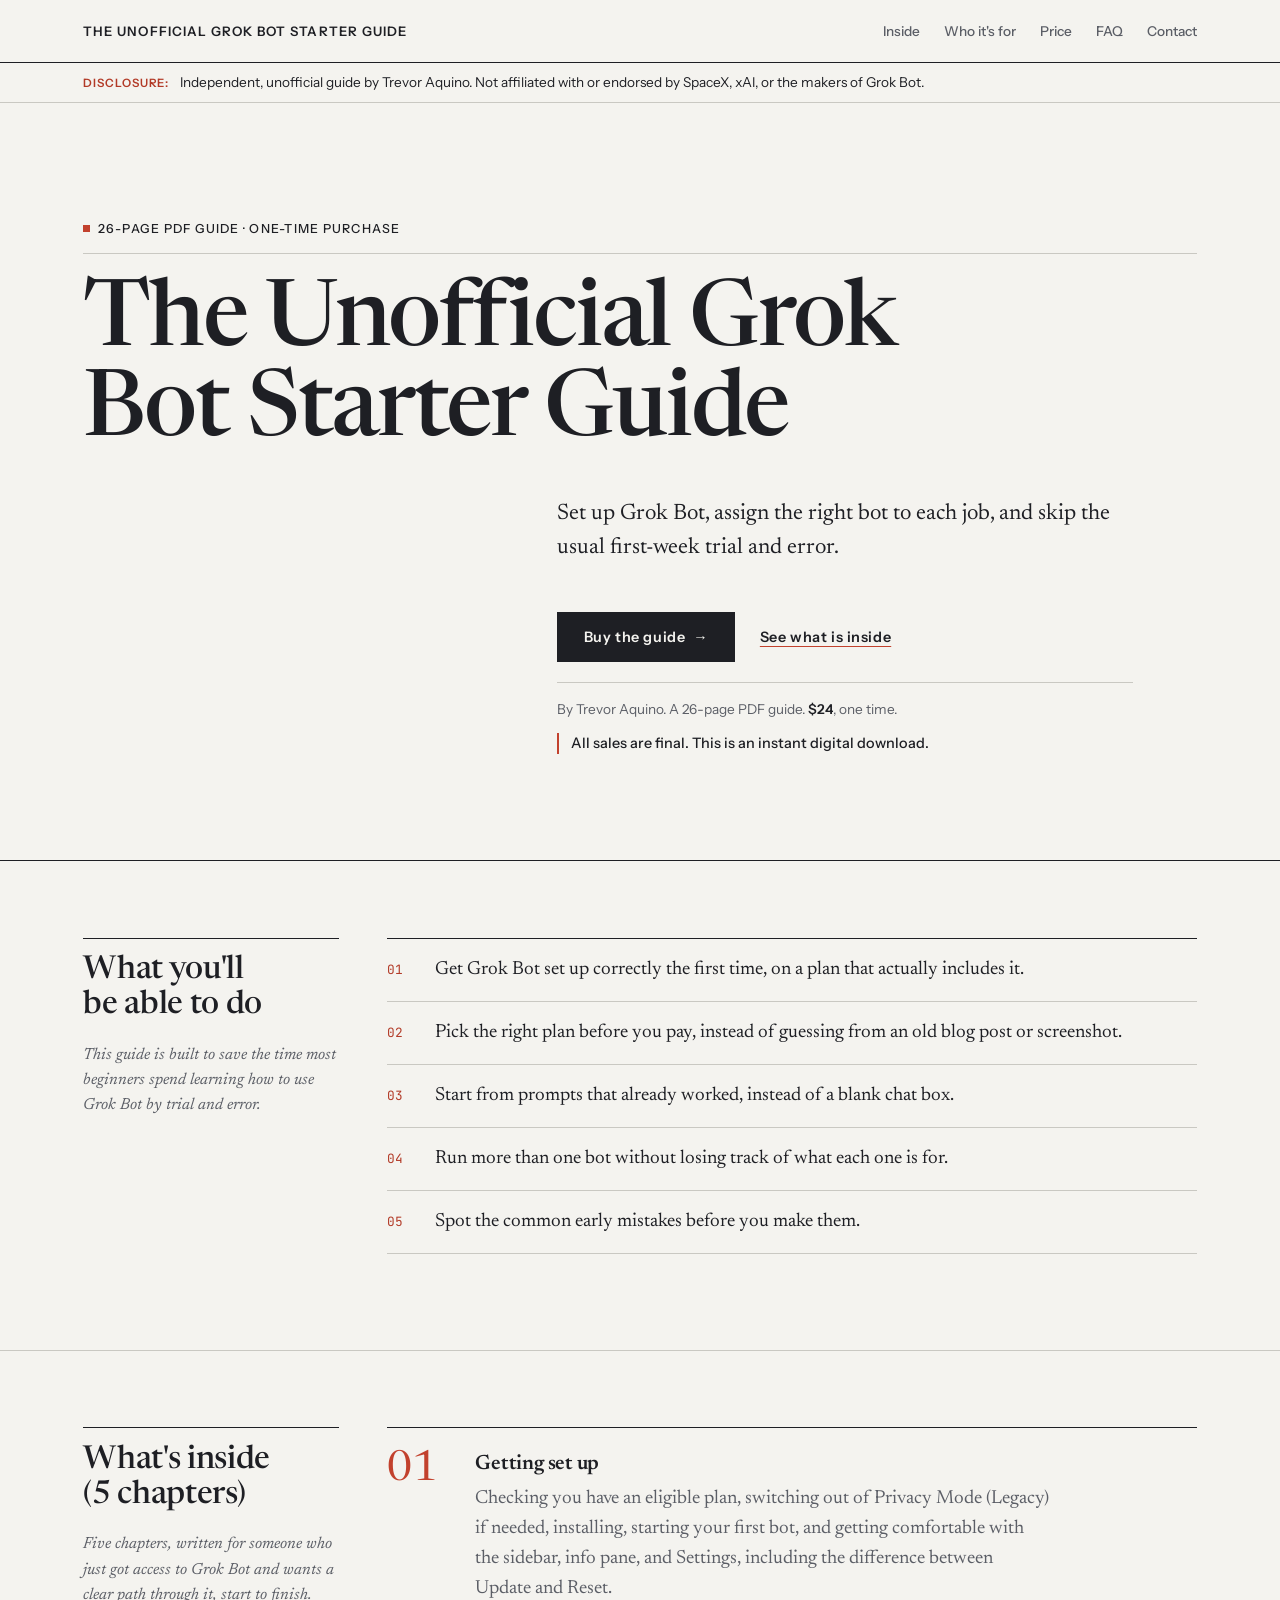
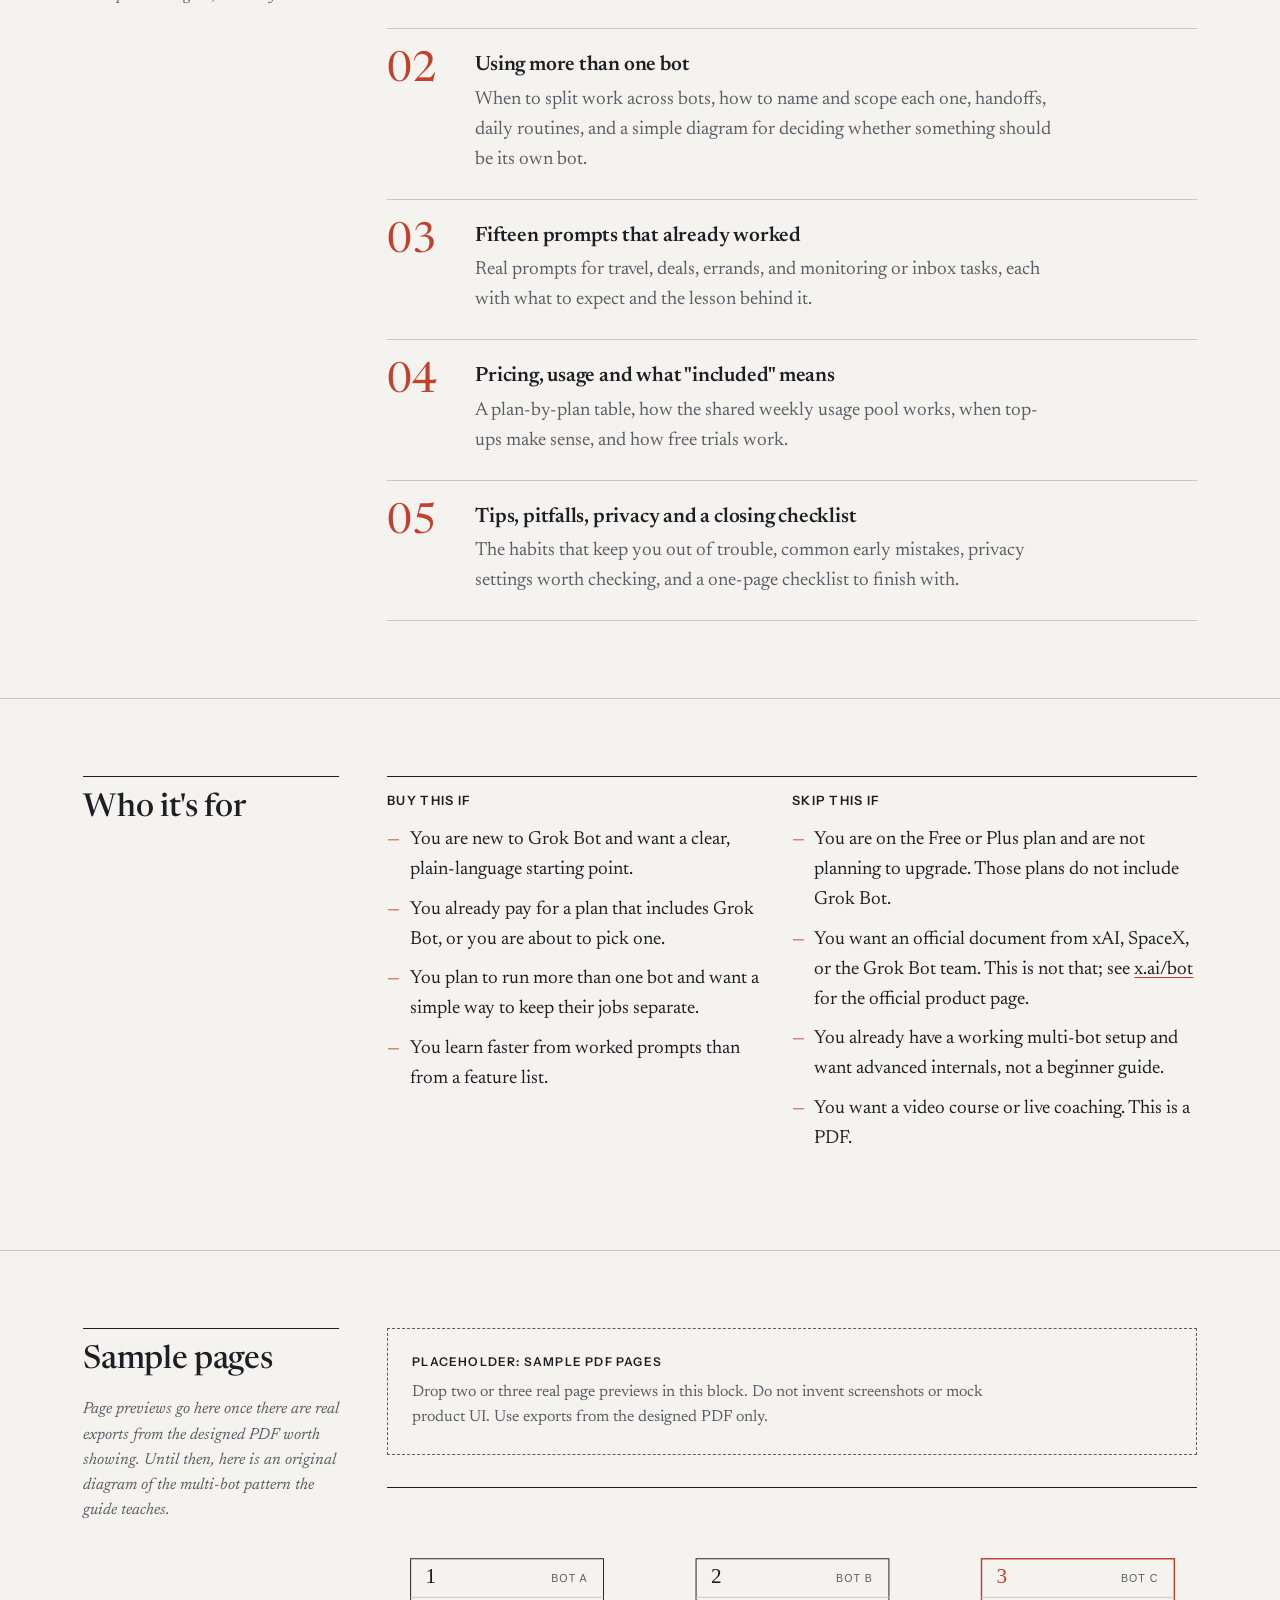
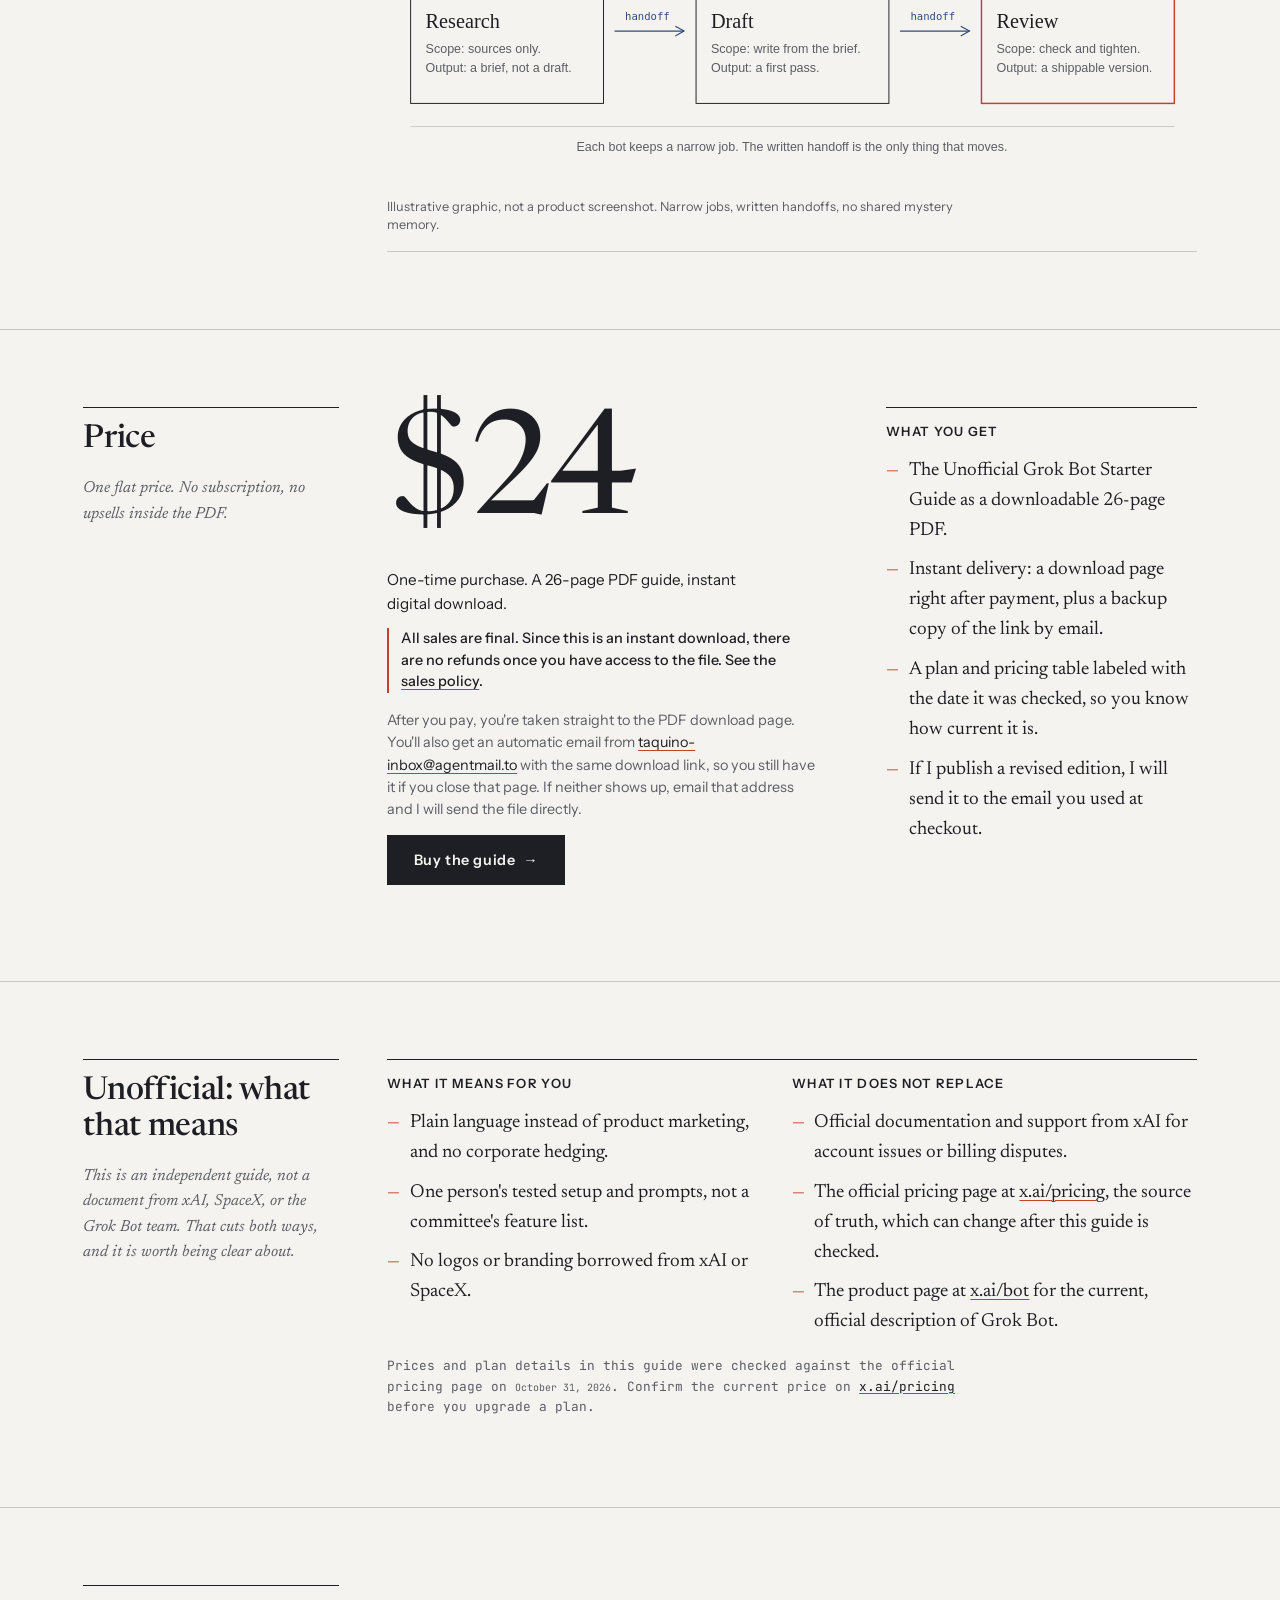
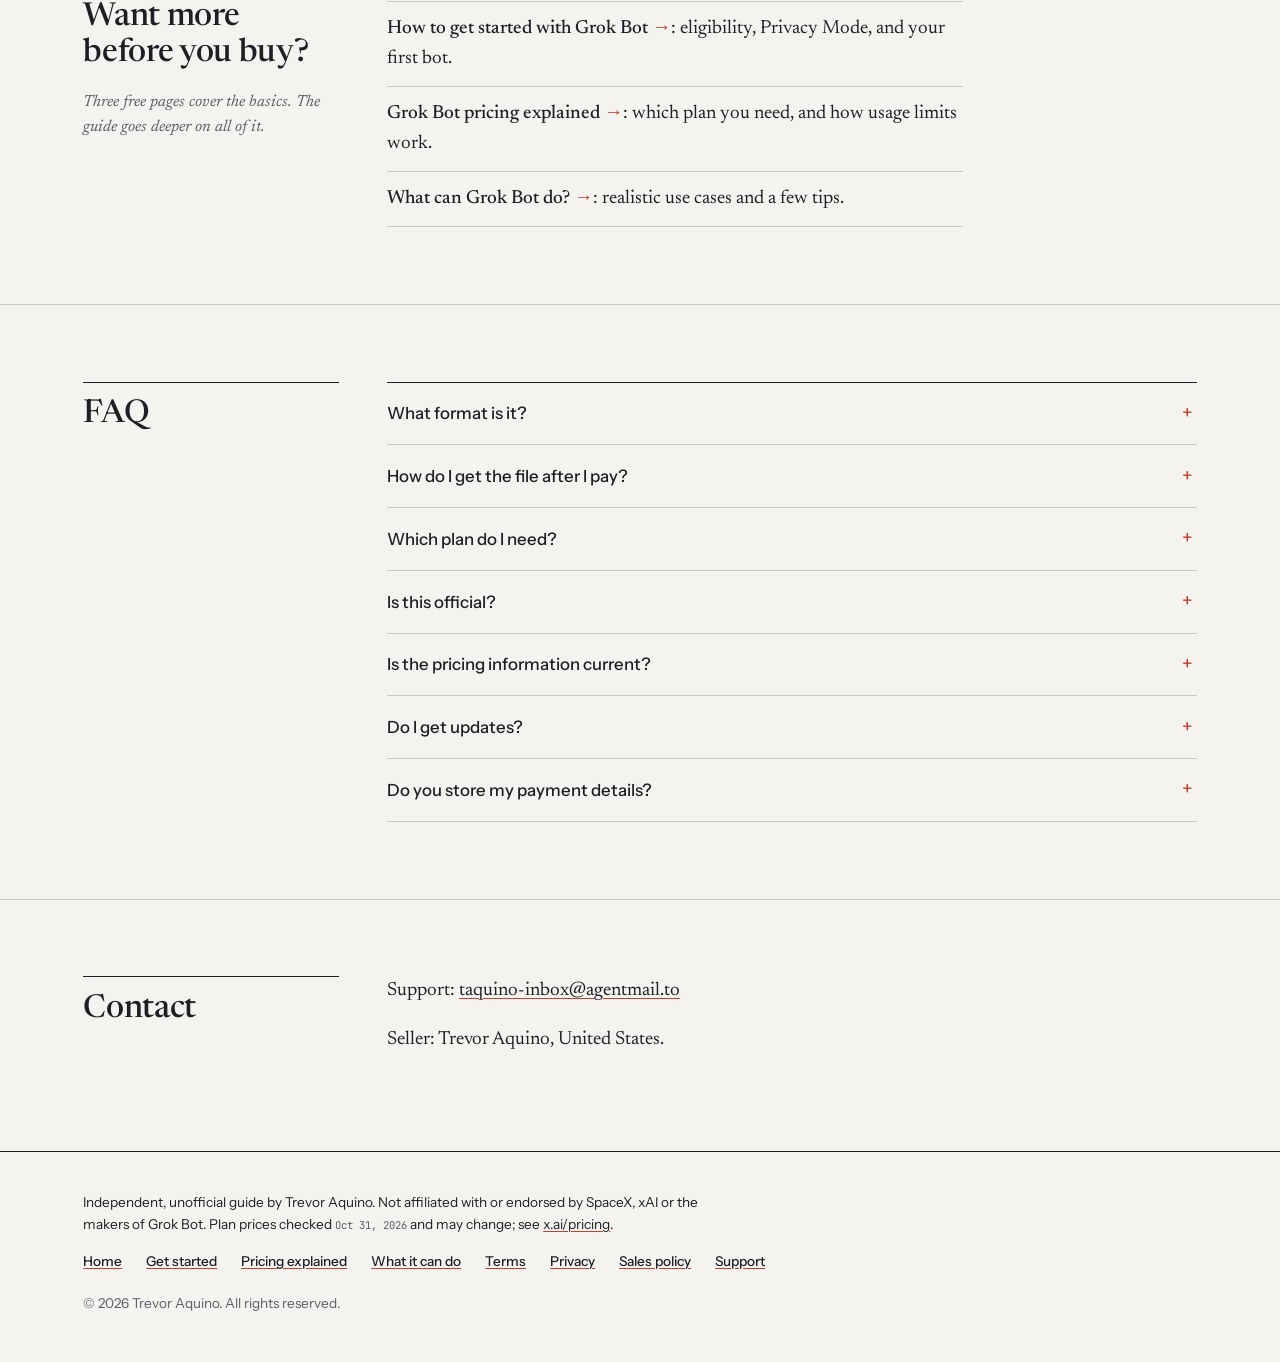
==== commit 830a7d0e: "State the locked 26-page length in beginner-facing copy The PDF is final at 26 pages. Put that count" ====
--- a/index.html
+++ b/index.html
@@ -14,13 +14,13 @@
         3. Fifteen prompts that already worked (travel, deals, errands, monitoring and inbox)
         4. Pricing, usage and what "included" means (tier table, shared weekly pool, top-ups, trials)
         5. Tips, pitfalls, privacy and a closing checklist
-      PAGE COUNT: deliberately not stated anywhere on this site. Do not add one until the
-      author confirms the final PDF; see CHECKLIST.md.
+      PAGE COUNT: 26 pages (final). State it in hero/meta/OG/Twitter, Product JSON-LD,
+      FAQ, and other beginner-facing copy; keep visible FAQ text and JSON-LD in sync.
     -->
     <title>The Unofficial Grok Bot Starter Guide: Setup, Plans &amp; 15 Tested Prompts (PDF)</title>
     <meta
       name="description"
-      content="Plain-English starter guide for new Grok Bot users: setup, which plan includes it, one bot per job, 15 tested prompts. Unofficial and independent."
+      content="Plain-English 26-page starter guide for new Grok Bot users: setup, which plan includes it, one bot per job, 15 tested prompts. Unofficial and independent."
     />
     <meta name="robots" content="index, follow" />
     <link rel="canonical" href="https://trevoraquino.me/grokbot-guide/" />
@@ -31,7 +31,7 @@
     <meta property="og:title" content="The Unofficial Grok Bot Starter Guide: Setup, Plans &amp; 15 Tested Prompts (PDF)" />
     <meta
       property="og:description"
-      content="Plain-English starter guide for new Grok Bot users: setup, which plan includes it, one bot per job, 15 tested prompts. Unofficial and independent."
+      content="Plain-English 26-page starter guide for new Grok Bot users: setup, which plan includes it, one bot per job, 15 tested prompts. Unofficial and independent."
     />
     <meta property="og:url" content="https://trevoraquino.me/grokbot-guide/" />
     <meta
@@ -44,7 +44,7 @@
     <meta name="twitter:title" content="The Unofficial Grok Bot Starter Guide" />
     <meta
       name="twitter:description"
-      content="Plain-English starter guide for new Grok Bot users: setup, which plan includes it, one bot per job, 15 tested prompts."
+      content="Plain-English 26-page starter guide for new Grok Bot users: setup, which plan includes it, one bot per job, 15 tested prompts."
     />
     <meta
       name="twitter:image"
@@ -61,7 +61,7 @@
           {
             "@type": "Product",
             "name": "The Unofficial Grok Bot Starter Guide",
-            "description": "A practical starter guide for people new to Grok Bot, covering setup, how to split everyday jobs (inbox, travel, shopping, reminders) across bots, fifteen copy-paste prompts that already worked, and current plan pricing checked October 31, 2026. An independent, unofficial product by Trevor Aquino, not affiliated with or endorsed by SpaceX or the makers of Grok Bot.",
+            "description": "A practical 26-page starter guide for people new to Grok Bot, covering setup, how to split everyday jobs (inbox, travel, shopping, reminders) across bots, fifteen copy-paste prompts that already worked, and current plan pricing checked October 31, 2026. An independent, unofficial product by Trevor Aquino, not affiliated with or endorsed by SpaceX or the makers of Grok Bot.",
             "image": "https://trevoraquino.me/grokbot-guide/assets/og-image.png",
             "brand": { "@type": "Person", "name": "Trevor Aquino" },
             "offers": {
@@ -82,7 +82,7 @@
                 "name": "What format is it?",
                 "acceptedAnswer": {
                   "@type": "Answer",
-                  "text": "A designed PDF guide. You can read it on a phone, tablet, or computer. It is not a Notion doc, not a video, and not a live workshop."
+                  "text": "A designed 26-page PDF guide. You can read it on a phone, tablet, or computer. It is not a Notion doc, not a video, and not a live workshop."
                 }
               },
               {
@@ -164,7 +164,7 @@
     <main id="main">
       <section class="hero" aria-labelledby="hero-title">
         <div class="wrap">
-          <p class="kicker">PDF guide · one-time purchase</p>
+          <p class="kicker">26-page PDF guide · one-time purchase</p>
           <h1 id="hero-title">The Unofficial Grok Bot Starter Guide</h1>
           <p class="lede">
             Set up Grok Bot, assign the right bot to each job, and skip the usual first-week
@@ -176,7 +176,7 @@
             <a class="btn btn-ghost" href="#whats-inside">See what is inside</a>
           </div>
           <p class="meta-line">
-            By Trevor Aquino. A short, practical PDF guide. <span class="price-value"></span>, one time.
+            By Trevor Aquino. A 26-page PDF guide. <span class="price-value"></span>, one time.
           </p>
           <p class="sales-final">All sales are final. This is an instant digital download.</p>
         </div>
@@ -327,7 +327,7 @@
           <div class="price-block">
             <div>
               <p class="price-display"><span class="price-value"></span></p>
-              <p class="price-note">One-time purchase. A short PDF guide, instant digital download.</p>
+              <p class="price-note">One-time purchase. A 26-page PDF guide, instant digital download.</p>
               <p class="sales-final">
                 All sales are final. Since this is an instant download, there are no refunds
                 once you have access to the file. See the
@@ -354,7 +354,7 @@
             <article class="card">
               <h3>What you get</h3>
               <ul>
-                <li>The Unofficial Grok Bot Starter Guide as a downloadable PDF guide.</li>
+                <li>The Unofficial Grok Bot Starter Guide as a downloadable 26-page PDF.</li>
                 <li>Instant delivery: a download page right after payment, plus a backup copy of the link by email.</li>
                 <li>A plan and pricing table labeled with the date it was checked, so you know how current it is.</li>
                 <li>If I publish a revised edition, I will send it to the email you used at checkout.</li>
@@ -423,7 +423,7 @@
             <details>
               <summary>What format is it?</summary>
               <p>
-                A designed PDF guide. You can read it on a phone, tablet, or computer. It
+                A designed 26-page PDF guide. You can read it on a phone, tablet, or computer. It
                 is not a Notion doc, not a video, and not a live workshop.
               </p>
             </details>
--- a/styles.css
+++ b/styles.css
@@ -6,519 +6,315 @@
 :root {
   --price: "$24";
 
-  --bg: #f4f0e8;
-  --bg-elev: #fffdf8;
-  --ink: #1c1b18;
-  --muted: #5a574e;
-  --line: #d9d3c6;
-  --accent: #0d5c4d;
-  --accent-ink: #f7f4ee;
-  --warn-bg: #efe6d2;
-  --warn-ink: #3d341c;
-  --placeholder-bg: #ece7dc;
-  --focus: #0d5c4d;
-  --shadow: 0 1px 0 rgba(28, 27, 24, 0.06);
-
-  --sans: ui-sans-serif, system-ui, -apple-system, "Segoe UI", Roboto, Ubuntu,
-    "Helvetica Neue", Arial, sans-serif;
-  --serif: "Iowan Old Style", "Palatino Linotype", Palatino, Georgia, "Times New Roman",
-    serif;
-  --mono: ui-monospace, "SF Mono", Menlo, Consolas, monospace;
-
-  --space: 1.25rem;
-  --measure: 40rem;
-  --wide: 64rem;
-  --radius: 0.5rem;
-}
-
-@media (prefers-color-scheme: dark) {
-  :root {
-    --bg: #161513;
-    --bg-elev: #1f1d1a;
-    --ink: #f3efe6;
-    --muted: #b3aea2;
-    --line: #3a372f;
-    --accent: #5dbaa6;
-    --accent-ink: #10221d;
-    --warn-bg: #2c2618;
-    --warn-ink: #f0e6c8;
-    --placeholder-bg: #25231f;
-    --focus: #7dccb9;
-    --shadow: none;
-  }
-}
-
-*,
-*::before,
-*::after {
-  box-sizing: border-box;
-}
-
-html {
-  scroll-behavior: smooth;
-}
-
+  /* Brand tokens (see brand brief) */
+  --paper: #f4f3ef;
+  --ink: #1e1f24;
+  --graphite: #5b5e66;
+  --rule: #c9c8c2;
+  --signal: #c2412d;
+  --signal-tint: #f1ded6;
+  --blueprint: #2f4b7c;
+  --signal-text: #b23a27; /* signal darkened slightly for small text links */
+
+  --serif: "Newsreader", "Iowan Old Style", Georgia, serif;
+  --sans: "Instrument Sans", "Helvetica Neue", Arial, sans-serif;
+  --mono: "JetBrains Mono", ui-monospace, Menlo, Consolas, monospace;
+
+  --measure: 36rem;
+  --wide: 76rem;
+  --gutter: clamp(1.25rem, 4vw, 3.5rem);
+  --hair: 1px solid var(--rule);
+  --heavy: 1px solid var(--ink);
+
+  color-scheme: light;
+}
+
+/* Fonts: self-hosted, OFL, latin subset (assets/fonts) */
+@font-face {
+  font-family: "Newsreader";
+  src: url("assets/fonts/newsreader-latin-opsz-normal.woff2") format("woff2");
+  font-weight: 200 800; font-style: normal; font-display: swap;
+}
+@font-face {
+  font-family: "Newsreader";
+  src: url("assets/fonts/newsreader-latin-opsz-italic.woff2") format("woff2");
+  font-weight: 200 800; font-style: italic; font-display: swap;
+}
+@font-face {
+  font-family: "Instrument Sans";
+  src: url("assets/fonts/instrument-sans-latin-400-normal.woff2") format("woff2");
+  font-weight: 400; font-display: swap;
+}
+@font-face {
+  font-family: "Instrument Sans";
+  src: url("assets/fonts/instrument-sans-latin-500-normal.woff2") format("woff2");
+  font-weight: 500; font-display: swap;
+}
+@font-face {
+  font-family: "Instrument Sans";
+  src: url("assets/fonts/instrument-sans-latin-600-normal.woff2") format("woff2");
+  font-weight: 600; font-display: swap;
+}
+@font-face {
+  font-family: "JetBrains Mono";
+  src: url("assets/fonts/jetbrains-mono-latin-400-normal.woff2") format("woff2");
+  font-weight: 400; font-display: swap;
+}
+
+/* ---------- Base ---------- */
+*, *::before, *::after { box-sizing: border-box; border-radius: 0; box-shadow: none; }
+
+html { scroll-behavior: smooth; -webkit-text-size-adjust: 100%; }
 @media (prefers-reduced-motion: reduce) {
-  html {
-    scroll-behavior: auto;
-  }
-
-  *,
-  *::before,
-  *::after {
-    animation: none !important;
-    transition: none !important;
-  }
+  html { scroll-behavior: auto; }
+  *, *::before, *::after { animation: none !important; transition: none !important; }
 }
 
 body {
   margin: 0;
+  font-family: var(--serif);
+  font-size: 1.1875rem; /* 19px */
+  line-height: 1.58;
+  font-optical-sizing: auto;
+  color: var(--ink);
+  background: var(--paper);
+  text-rendering: optimizeLegibility;
+  -webkit-font-smoothing: antialiased;
+}
+
+img, svg { max-width: 100%; height: auto; display: block; }
+
+h1, h2, h3, h4 {
+  font-family: var(--serif);
+  font-weight: 500;
+  line-height: 1.1;
+  letter-spacing: -0.01em;
+  margin: 0 0 0.6em;
+  text-wrap: balance;
+}
+h1 { font-size: clamp(2.75rem, 7.2vw, 6rem); line-height: 0.98; letter-spacing: -0.025em; font-variation-settings: "opsz" 72; }
+h2 { font-size: clamp(1.9rem, 3.6vw, 2.75rem); font-variation-settings: "opsz" 60; }
+h3 { font-size: 1.3rem; font-weight: 600; line-height: 1.25; }
+p, ul, ol { margin: 0 0 1em; }
+p { text-wrap: pretty; }
+strong { font-weight: 600; }
+
+a { color: var(--ink); text-decoration: underline; text-decoration-color: var(--signal); text-decoration-thickness: 1px; text-underline-offset: 0.18em; }
+a:hover { color: var(--signal-text); }
+:focus-visible { outline: 2px solid var(--signal); outline-offset: 3px; }
+
+code, kbd, pre, samp { font-family: var(--mono); font-size: 0.82em; }
+code { background: var(--signal-tint); padding: 0.1em 0.3em; }
+pre { background: transparent; border-left: 2px solid var(--signal); padding: 0.75rem 1rem; overflow-x: auto; line-height: 1.55; }
+pre code { background: none; padding: 0; }
+blockquote { margin: 1.5em 0; padding: 0 0 0 1.25rem; border-left: 2px solid var(--signal); font-style: italic; }
+hr { border: 0; border-top: var(--hair); margin: 3rem 0; }
+::selection { background: var(--signal-tint); color: var(--ink); }
+
+table { border-collapse: collapse; width: 100%; font-family: var(--sans); font-size: 0.95rem; font-variant-numeric: tabular-nums; }
+th, td { text-align: left; padding: 0.6rem 0.75rem 0.6rem 0; border-bottom: var(--hair); vertical-align: top; }
+th { font-weight: 600; font-size: 0.75rem; letter-spacing: 0.08em; text-transform: uppercase; border-bottom: var(--heavy); }
+
+/* Unknown/future components: no boxes by default, just hairlines */
+[class*="card"], [class*="box"], [class*="panel"], [class*="callout"], [class*="tile"] {
+  background: transparent; border-radius: 0; box-shadow: none;
+}
+
+.skip { position: absolute; left: -999px; top: 0; background: var(--ink); color: var(--paper); padding: 0.6rem 1rem; font-family: var(--sans); z-index: 10; }
+.skip:focus { left: 1rem; top: 1rem; }
+.visually-hidden { position: absolute !important; width: 1px; height: 1px; overflow: hidden; clip: rect(0 0 0 0); white-space: nowrap; }
+
+/* ---------- Layout ---------- */
+.wrap { width: 100%; max-width: var(--wide); margin: 0 auto; padding: 0 var(--gutter); }
+
+/* Labels: shared sans small-caps style */
+.kicker, .meta-line, .nav, .mark, .notice, .fine, .num, figcaption, summary,
+.footer-links, .site-footer, .btn, .placeholder strong, th {
   font-family: var(--sans);
-  font-size: 1.0625rem;
-  line-height: 1.55;
-  color: var(--ink);
-  background: var(--bg);
-}
-
-img,
-svg {
-  max-width: 100%;
-  height: auto;
-}
-
-a {
-  color: var(--accent);
-  text-underline-offset: 0.15em;
-}
-
-a:hover {
-  text-decoration-thickness: 2px;
-}
-
-:focus-visible {
-  outline: 3px solid var(--focus);
-  outline-offset: 3px;
-}
-
-.skip {
-  position: absolute;
-  left: 0.75rem;
-  top: 0.75rem;
-  transform: translateY(-150%);
-  background: var(--accent);
-  color: var(--accent-ink);
-  padding: 0.5rem 0.75rem;
-  border-radius: 0.25rem;
-  z-index: 10;
-}
-
-.skip:focus {
-  transform: none;
-}
-
-.wrap {
-  width: min(100% - 2rem, var(--wide));
-  margin-inline: auto;
-}
-
-.narrow {
-  width: min(100%, var(--measure));
-}
-
-.site-header {
-  border-bottom: 1px solid var(--line);
-  background: var(--bg-elev);
-}
-
-.site-header .wrap {
-  display: flex;
-  flex-wrap: wrap;
-  align-items: center;
-  justify-content: space-between;
-  gap: 0.75rem 1.25rem;
-  padding: 0.85rem 0;
-}
-
-.mark {
-  display: flex;
-  align-items: center;
-  gap: 0.65rem;
-  color: inherit;
-  text-decoration: none;
-  font-weight: 650;
-  letter-spacing: -0.02em;
-}
-
-.mark:hover {
-  text-decoration: none;
-}
-
-.mark-icon {
-  width: 2rem;
-  height: 2rem;
-  flex: none;
-}
-
-.nav {
-  display: flex;
-  flex-wrap: wrap;
-  gap: 0.35rem 1rem;
-  font-size: 0.9375rem;
-}
-
+}
+.kicker {
+  font-size: 0.78rem; font-weight: 500; letter-spacing: 0.1em; text-transform: uppercase;
+  color: var(--graphite); margin: 0 0 1.5rem;
+}
+
+/* ---------- Header ---------- */
+.site-header { border-bottom: var(--heavy); }
+.site-header .wrap { display: flex; align-items: baseline; justify-content: space-between; gap: 1rem 2rem; flex-wrap: wrap; padding-top: 1.1rem; padding-bottom: 1rem; }
+.mark { display: inline-flex; align-items: center; gap: 0.6rem; font-size: 0.82rem; font-weight: 600; letter-spacing: 0.08em; text-transform: uppercase; text-decoration: none; color: var(--ink); }
+.mark:hover { color: var(--ink); }
+.nav { display: flex; flex-wrap: wrap; gap: 0.25rem 1.5rem; font-size: 0.85rem; font-weight: 500; }
+.nav a { color: var(--graphite); text-decoration: none; padding: 0.2rem 0; border-bottom: 1px solid transparent; }
+.nav a:hover { color: var(--ink); border-bottom-color: var(--signal); }
+.nav a:focus-visible { outline-offset: 2px; }
 @media (max-width: 640px) {
-  .site-header .wrap {
-    align-items: flex-start;
-    flex-direction: column;
-  }
-}
-
-.nav a {
-  display: inline-flex;
-  align-items: center;
-  min-height: 2rem;
-  padding: 0.25rem 0;
-  color: var(--ink);
-  text-decoration: none;
-}
-
-.nav a:hover,
-.nav a:focus-visible {
-  color: var(--accent);
-  text-decoration: underline;
-}
-
-.notice {
-  background: var(--warn-bg);
-  color: var(--warn-ink);
-  border-bottom: 1px solid var(--line);
-  font-size: 0.9375rem;
-}
-
-.notice .wrap {
-  display: block;
-  padding: 0.7rem 0;
-}
-
-.hero {
-  padding: 3.25rem 0 2.5rem;
-}
-
-.kicker {
-  font-size: 0.8125rem;
-  font-weight: 650;
-  letter-spacing: 0.08em;
-  text-transform: uppercase;
-  color: var(--accent);
-  margin: 0 0 0.75rem;
-}
-
-h1,
-h2,
-h3 {
-  font-family: var(--serif);
-  font-weight: 600;
-  letter-spacing: -0.02em;
-  line-height: 1.15;
-}
-
-h1 {
-  font-size: clamp(2rem, 4.5vw, 3.15rem);
-  margin: 0 0 1rem;
-  max-width: 18ch;
-}
-
-h2 {
-  font-size: clamp(1.5rem, 3vw, 2rem);
-  margin: 0 0 1rem;
-}
-
-h3 {
-  font-size: 1.2rem;
-  margin: 0 0 0.5rem;
-}
-
-.lede {
-  font-size: 1.2rem;
-  max-width: 42rem;
-  color: var(--muted);
-  margin: 0 0 1.5rem;
-}
-
-.hero-actions {
-  display: flex;
-  flex-wrap: wrap;
-  align-items: center;
-  gap: 0.85rem 1.25rem;
-  margin-bottom: 1.25rem;
-}
-
-.meta-line {
-  color: var(--muted);
-  font-size: 0.95rem;
-  margin: 0;
-}
-
+  .nav { gap: 0.25rem 1rem; font-size: 0.8rem; }
+}
+
+/* Disclosure: a running head, not buried */
+.notice { border-bottom: var(--hair); font-size: 0.85rem; line-height: 1.45; color: var(--ink); }
+.notice .wrap { padding-top: 0.6rem; padding-bottom: 0.6rem; }
+.disclosure-label { font-weight: 600; letter-spacing: 0.08em; text-transform: uppercase; font-size: 0.72rem; color: var(--signal-text); margin-right: 0.5rem; }
+
+/* ---------- Hero (cover layout) ---------- */
+.hero { border-bottom: var(--heavy); padding: 0; }
+.hero .wrap { padding-top: clamp(3rem, 9vw, 8rem); padding-bottom: clamp(3rem, 7vw, 6rem); display: grid; grid-template-columns: repeat(12, minmax(0, 1fr)); column-gap: 1.5rem; }
+.hero .wrap > * { grid-column: 1 / -1; }
+.hero .wrap > h1 { grid-column: 1 / span 11; margin-bottom: 2.5rem; }
+.hero .kicker { max-width: none; padding-bottom: 0.9rem; border-bottom: var(--hair); color: var(--ink); }
+.hero .kicker::before { content: ""; display: inline-block; width: 0.55em; height: 0.55em; background: var(--signal); margin-right: 0.6em; vertical-align: 0.05em; }
+.lede { font-size: clamp(1.2rem, 1.8vw, 1.4rem); line-height: 1.5; max-width: var(--measure); color: var(--ink); }
+@media (min-width: 900px) {
+  .hero .wrap > .lede { grid-column: 6 / span 7; }
+  .hero .wrap > .hero-actions, .hero .wrap > .meta-line, .hero .wrap > .sales-final { grid-column: 6 / span 7; }
+}
+.hero-actions { display: flex; flex-wrap: wrap; gap: 0.75rem 1.5rem; align-items: center; margin: 1.5rem 0 1.25rem; }
+.meta-line { font-size: 0.85rem; color: var(--graphite); margin: 0; padding-top: 1rem; border-top: var(--hair); }
+.meta-line .price-value { color: var(--ink); font-weight: 600; }
+
+/* ---------- Buttons ---------- */
 .btn {
-  display: inline-flex;
-  align-items: center;
-  justify-content: center;
-  gap: 0.4rem;
-  padding: 0.7rem 1.1rem;
-  border-radius: 999px;
-  border: 1px solid transparent;
-  text-decoration: none;
-  font-weight: 650;
-  font-size: 1rem;
-  line-height: 1.2;
-}
-
-.btn-primary {
-  background: var(--accent);
-  color: var(--accent-ink);
-}
-
-.btn-primary:hover {
-  filter: brightness(1.08);
-  text-decoration: none;
-}
-
-.btn-ghost {
-  background: transparent;
-  color: var(--ink);
-  border-color: var(--line);
-}
-
-.btn-ghost:hover {
-  border-color: var(--ink);
-  text-decoration: none;
-}
-
-.btn.is-soon {
-  background: var(--placeholder-bg);
-  color: var(--muted);
-  border-color: var(--line);
-  cursor: not-allowed;
-}
-
-.btn.is-soon:hover {
-  filter: none;
-}
-
-.price-value::before {
-  content: var(--price);
-}
-
-section {
-  padding: 2.75rem 0;
-  border-top: 1px solid var(--line);
-}
-
-.section-intro {
-  color: var(--muted);
-  margin: 0 0 1.5rem;
-  max-width: var(--measure);
-}
-
-.contents {
-  list-style: none;
-  padding: 0;
-  margin: 0;
-  display: grid;
-  gap: 0.85rem;
-}
-
-.contents li {
-  background: var(--bg-elev);
-  border: 1px solid var(--line);
-  border-radius: var(--radius);
-  padding: 1rem 1.1rem 1rem 3.1rem;
-  position: relative;
-}
-
-.num {
-  position: absolute;
-  left: 1rem;
-  top: 1rem;
-  font-family: var(--mono);
-  font-size: 0.8rem;
-  color: var(--accent);
-  font-weight: 700;
-}
-
-.split {
-  display: grid;
-  gap: 1rem;
-}
-
+  display: inline-flex; align-items: center; justify-content: center; gap: 0.5rem;
+  min-height: 3rem; padding: 0.8rem 1.6rem;
+  font-size: 0.9rem; font-weight: 600; letter-spacing: 0.04em;
+  text-decoration: none; border: 1px solid var(--ink); cursor: pointer;
+  transition: background-color 120ms, color 120ms;
+}
+.btn-primary { background: var(--ink); color: var(--paper); }
+.btn-primary::after { content: "\2192"; font-weight: 400; }
+.btn-primary:hover { background: #33343b; color: var(--paper); }
+.btn-ghost { background: transparent; color: var(--ink); border-color: transparent; padding-left: 0; padding-right: 0; text-decoration: underline; text-decoration-color: var(--signal); text-underline-offset: 0.3em; }
+.btn-ghost:hover { color: var(--signal-text); }
+.btn:focus-visible { outline: 2px solid var(--signal); outline-offset: 3px; }
+.btn.is-soon { background: transparent; color: var(--graphite); border-color: var(--rule); cursor: not-allowed; }
+.btn.is-soon:hover { color: var(--graphite); }
+.price-value::before { content: var(--price); }
+
+/* ---------- Sections ---------- */
+section { padding: clamp(3rem, 6vw, 5.5rem) 0; border-bottom: var(--hair); }
+main > section:last-child { border-bottom: 0; }
+section > .wrap > h2:first-child, .section-head > h2, .price-block h2 { padding-top: 0.9rem; border-top: var(--heavy); max-width: 22ch; }
+@media (min-width: 900px) {
+  section:not(.hero) > .wrap:not(.price-block) { display: grid; grid-template-columns: 16rem minmax(0, 1fr); column-gap: 3rem; }
+  section:not(.hero) > .wrap:not(.price-block) > * { grid-column: 2; }
+  section:not(.hero) > .wrap:not(.price-block) > h2:first-child,
+  section:not(.hero) > .wrap:not(.price-block) > .section-head:has(> h2) { grid-column: 1; grid-row: 1 / span 40; align-self: start; position: sticky; top: 1.5rem; }
+  section:not(.hero) > .wrap > h2:first-child, .section-head > h2 { font-size: 2rem; }
+  .section-head .section-intro { font-size: 1rem; margin-bottom: 0; }
+  section:not(.hero) > .wrap:not(.price-block):has(> .section-head > h1) { display: block; }
+}
+.section-intro { font-size: 1.15rem; color: var(--graphite); max-width: var(--measure); margin-bottom: 2.5rem; font-style: italic; }
+section p, section li { max-width: var(--measure); }
+
+/* Contents: numbered chapter list */
+.contents { list-style: none; padding: 0; margin: 0; border-top: var(--heavy); }
+.contents li { display: grid; grid-template-columns: 4.5rem minmax(0, 1fr); column-gap: 1rem; padding: 1.5rem 0; border-bottom: var(--hair); max-width: none; }
+.contents li > * { grid-column: 2; }
+.contents li h3 { margin-bottom: 0.35rem; }
+.contents li p { color: var(--graphite); margin: 0; }
+.num { grid-column: 1 !important; grid-row: 1 / span 2; font-family: var(--serif); font-size: 2.6rem; line-height: 0.9; font-weight: 400; color: var(--signal); font-variant-numeric: lining-nums tabular-nums; font-variation-settings: "opsz" 72; }
+
+/* Two columns separated by a rule (no cards) */
+.split { display: grid; gap: 2.5rem; }
 @media (min-width: 720px) {
-  .split {
-    grid-template-columns: 1fr 1fr;
-    gap: 1.25rem;
-  }
-}
-
-.card {
-  background: var(--bg-elev);
-  border: 1px solid var(--line);
-  border-radius: var(--radius);
-  padding: 1.25rem 1.35rem;
-}
-
-.card ul {
-  margin: 0.4rem 0 0;
-  padding-left: 1.15rem;
-}
-
-.card li + li {
-  margin-top: 0.4rem;
-}
-
-.placeholder {
-  border: 2px dashed var(--line);
-  background: repeating-linear-gradient(
-    -45deg,
-    var(--placeholder-bg),
-    var(--placeholder-bg) 12px,
-    transparent 12px,
-    transparent 20px
-  );
-  border-radius: var(--radius);
-  padding: 1.5rem;
-  min-height: 12rem;
-}
-
-.placeholder p {
-  margin: 0;
-  max-width: 36rem;
-}
-
-.placeholder strong {
-  display: block;
-  font-family: var(--mono);
-  font-size: 0.8rem;
-  letter-spacing: 0.04em;
-  text-transform: uppercase;
-  margin-bottom: 0.5rem;
-  color: var(--accent);
-}
-
-.diagram-frame {
-  background: var(--bg-elev);
-  border: 1px solid var(--line);
-  border-radius: var(--radius);
-  padding: 1rem;
-  margin-top: 1.25rem;
-}
-
-.diagram-frame figcaption {
-  font-size: 0.9rem;
-  color: var(--muted);
-  margin-top: 0.75rem;
-}
-
-.price-block {
-  display: grid;
-  gap: 1.25rem;
-}
-
+  .split { grid-template-columns: 1fr 1fr; gap: 0; }
+  .split > * + * { border-left: var(--hair); padding-left: 2rem; }
+  .split > *:first-child { padding-right: 2rem; }
+}
+.card { background: transparent; border: 0; border-top: var(--heavy); padding: 1rem 0 0; }
+.card h3 { font-family: var(--sans); font-size: 0.8rem; font-weight: 600; letter-spacing: 0.1em; text-transform: uppercase; margin-bottom: 1rem; }
+.card ul, section ul { padding-left: 0; list-style: none; }
+.card li, section ul li { position: relative; padding-left: 1.4rem; }
+.card li::before, section ul li::before { content: "\2014"; position: absolute; left: 0; color: var(--signal); }
+.card li + li { margin-top: 0.6rem; }
+.footer-links li::before { content: none; }
+.footer-links li { padding-left: 0; }
+
+/* Placeholder: dashed hairline, honest */
+.placeholder { border: 1px dashed var(--graphite); padding: 1.5rem; margin: 0 0 2rem; background: transparent; }
+.placeholder p { margin: 0; color: var(--graphite); font-size: 1rem; }
+.placeholder strong { display: block; font-size: 0.75rem; letter-spacing: 0.1em; text-transform: uppercase; color: var(--ink); margin-bottom: 0.5rem; }
+
+figure, .diagram-frame { margin: 0; }
+.diagram-frame { border-top: var(--heavy); border-bottom: var(--hair); padding: 1.5rem 0 1rem; }
+.diagram-frame img { margin: 0 auto 1rem; }
+figcaption { font-size: 0.8rem; line-height: 1.45; color: var(--graphite); max-width: var(--measure); }
+
+/* ---------- Price ---------- */
+#buy { background: var(--paper); }
+.price-block { display: grid; gap: 3rem; }
 @media (min-width: 800px) {
-  .price-block {
-    grid-template-columns: 1.1fr 0.9fr;
-    align-items: start;
-  }
-}
-
-.price-display {
-  font-family: var(--serif);
-  font-size: clamp(2.4rem, 5vw, 3.4rem);
-  margin: 0.25rem 0 0.5rem;
-}
-
-.fine {
-  font-size: 0.92rem;
-  color: var(--muted);
-}
-
-.faq {
-  display: grid;
-  gap: 0.65rem;
-}
-
-details {
-  background: var(--bg-elev);
-  border: 1px solid var(--line);
-  border-radius: var(--radius);
-  padding: 0.85rem 1rem;
-}
-
-summary {
-  cursor: pointer;
-  font-weight: 650;
-}
-
-details p {
-  margin: 0.7rem 0 0;
-  color: var(--muted);
-}
-
-.site-footer {
-  border-top: 1px solid var(--line);
-  padding: 2rem 0 3rem;
-  font-size: 0.92rem;
-  color: var(--muted);
-}
-
-.footer-links {
-  display: flex;
-  flex-wrap: wrap;
-  gap: 0.4rem 1.1rem;
-  margin: 0.75rem 0 1rem;
-  padding: 0;
-  list-style: none;
-}
-
-.footer-links a {
-  display: inline-flex;
-  align-items: center;
-  min-height: 2rem;
-  padding: 0.25rem 0;
-}
-
-.legal-page {
-  padding: 2.5rem 0 3.5rem;
-}
-
-.legal-page h1 {
-  max-width: none;
-  font-size: clamp(1.8rem, 3vw, 2.4rem);
-}
-
-.legal-page h2 {
-  margin-top: 2rem;
-  font-size: 1.25rem;
-}
-
-.legal-page p,
-.legal-page li {
-  max-width: var(--measure);
-}
-
-.error-page {
-  min-height: 70vh;
-  display: grid;
-  align-content: center;
-  padding: 3rem 0;
-}
-
-.visually-hidden {
-  position: absolute;
-  width: 1px;
-  height: 1px;
-  padding: 0;
-  margin: -1px;
-  overflow: hidden;
-  clip: rect(0, 0, 0, 0);
-  white-space: nowrap;
-  border: 0;
-}
+  .price-block { grid-template-columns: minmax(0, 7fr) minmax(0, 5fr); gap: 4rem; align-items: start; }
+}
+.price-display { font-family: var(--serif); font-size: clamp(5rem, 12vw, 9rem); line-height: 0.9; font-weight: 400; letter-spacing: -0.03em; margin: 0.5rem 0 1.5rem; font-variant-numeric: lining-nums; font-variation-settings: "opsz" 72; }
+.fine { font-size: 0.9rem; line-height: 1.55; color: var(--graphite); max-width: 34rem; }
+.fine a { color: var(--ink); }
+
+/* ---------- FAQ ---------- */
+.faq { border-top: var(--heavy); }
+details { border-bottom: var(--hair); }
+summary { cursor: pointer; list-style: none; padding: 1.1rem 2.5rem 1.1rem 0; font-size: 1.05rem; font-weight: 500; position: relative; }
+summary::-webkit-details-marker { display: none; }
+summary::after { content: "+"; position: absolute; right: 0.25rem; top: 0.95rem; font-family: var(--mono); font-size: 1.1rem; color: var(--signal); }
+details[open] summary::after { content: "\2212"; }
+details p { margin: 0 0 1.25rem; color: var(--ink); }
+
+/* ---------- Footer ---------- */
+.site-footer { border-top: var(--heavy); padding: 2.5rem 0 3rem; font-size: 0.85rem; color: var(--ink); }
+.site-footer p { max-width: 40rem; margin: 0 0 1rem; }
+.site-footer p:last-child { color: var(--graphite); margin: 0; }
+.footer-links { list-style: none; padding: 0; margin: 0 0 1.25rem; display: flex; flex-wrap: wrap; gap: 0.5rem 1.5rem; }
+.footer-links a { font-weight: 500; }
+
+/* ---------- Legal + error pages ---------- */
+.legal-page { padding: clamp(3rem, 7vw, 6rem) 0; }
+.legal-page .wrap { max-width: calc(var(--measure) + 2 * var(--gutter) + 4rem); }
+.legal-page h1 { font-size: clamp(2.5rem, 6vw, 4rem); padding-bottom: 1.5rem; border-bottom: var(--heavy); margin-bottom: 2rem; }
+.legal-page h2 { font-size: 1.5rem; margin-top: 2.5rem; padding-top: 0.75rem; border-top: var(--hair); }
+.legal-page li { margin-bottom: 0.4rem; }
+.legal-page section, .legal-page main section { padding: 0; border: 0; }
+.legal-page section > .wrap { display: block; }
+.error-page { padding: clamp(4rem, 12vw, 10rem) 0; min-height: 60vh; }
+.error-page h1 { max-width: 14ch; }
+
+/* ---------- Hooks added in PR #4 ---------- */
+.section-head > h1 { padding-bottom: 1.5rem; border-bottom: var(--heavy); max-width: 18ch; }
+.section-head > h1 + .section-intro { margin-top: 1.5rem; font-size: 1.25rem; }
+.sales-final { font-family: var(--sans); font-size: 0.9rem; font-weight: 500; line-height: 1.5; color: var(--ink); max-width: 34rem; margin: 0.75rem 0 1rem; padding-left: 0.75rem; border-left: 2px solid var(--signal); }
+.price-note { font-family: var(--sans); font-size: 0.95rem; color: var(--ink); margin: 0 0 0.75rem; }
+.meta, time.meta { font-family: var(--mono); font-size: 0.78em; letter-spacing: 0; color: var(--graphite); white-space: nowrap; }
+p.meta { white-space: normal; font-size: 0.8rem; line-height: 1.6; }
+.site-footer .meta { color: var(--graphite); }
+pre.prompt { margin: 1.5rem 0; padding: 1rem 0; border-left: 0; border-top: 1px solid var(--signal); border-bottom: var(--hair); background: transparent; white-space: pre-wrap; overflow-wrap: anywhere; max-width: var(--measure); font-size: 0.85rem; line-height: 1.6; }
+pre.prompt code { font-size: inherit; background: none; padding: 0; color: var(--ink); overflow-wrap: inherit; }
+@media (max-width: 640px) {
+  pre.prompt { white-space: normal; }
+  pre.prompt code { white-space: inherit; overflow-wrap: anywhere; }
+}
+.breadcrumbs { border-bottom: var(--hair); font-family: var(--sans); font-size: 0.8rem; }
+.breadcrumbs .wrap { padding-top: 0.55rem; padding-bottom: 0.55rem; }
+.breadcrumb-list { list-style: none; margin: 0; padding: 0; display: flex; flex-wrap: wrap; gap: 0.25rem 0; }
+.breadcrumb-list li { padding: 0; max-width: none; color: var(--graphite); }
+.breadcrumb-list li::before { content: none; }
+.breadcrumb-list li + li::before { content: "/"; position: static; color: var(--rule); margin: 0 0.6rem; }
+.breadcrumb-list a { color: var(--graphite); text-decoration: none; }
+.breadcrumb-list a:hover { color: var(--ink); text-decoration: underline; text-decoration-color: var(--signal); }
+.related-links { list-style: none; padding: 0; margin: 1rem 0 0; border-top: var(--hair); max-width: var(--measure); }
+.related-links li { padding: 0.75rem 0; border-bottom: var(--hair); max-width: none; }
+.related-links li::before { content: none; }
+.related-links a { text-decoration: none; font-weight: 500; }
+.related-links a::after { content: " \2192"; color: var(--signal); }
+.related-links a:hover { text-decoration: underline; text-decoration-color: var(--signal); }
+.outcomes { counter-reset: oc; border-top: var(--heavy); padding: 0; }
+.outcomes > li { counter-increment: oc; padding: 1rem 0 1rem 3rem; border-bottom: var(--hair); max-width: none; }
+.outcomes > li::before { content: counter(oc, decimal-leading-zero); font-family: var(--mono); font-size: 0.8rem; color: var(--signal-text); top: 1.35rem; }
+.cta-buy { border-top: var(--heavy); padding-top: 1.25rem; margin-top: 1rem; }
+.cta-buy .price-display { font-size: clamp(3.5rem, 8vw, 5.5rem); margin: 0 0 1rem; }
+.table-scroll, .pricing-table { max-width: 100%; }
+.pricing-table { margin: 1.5rem 0; }
+.pricing-table td:nth-child(2), .pricing-table th:nth-child(2) { font-variant-numeric: tabular-nums; white-space: nowrap; }
+@media (max-width: 600px) {
+  .pricing-table { display: block; overflow-x: auto; font-size: 0.85rem; }
+  .pricing-table th, .pricing-table td { padding-right: 0.6rem; }
+}
+.btn:focus-visible, a:focus-visible, summary:focus-visible { outline: 2px solid var(--signal); outline-offset: 3px; }
+tbody th { font-size: inherit; letter-spacing: 0; text-transform: none; border-bottom: var(--hair); font-weight: 600; }
--- a/styles.css
+++ b/styles.css
@@ -6,519 +6,315 @@
 :root {
   --price: "$24";
 
-  --bg: #f4f0e8;
-  --bg-elev: #fffdf8;
-  --ink: #1c1b18;
-  --muted: #5a574e;
-  --line: #d9d3c6;
-  --accent: #0d5c4d;
-  --accent-ink: #f7f4ee;
-  --warn-bg: #efe6d2;
-  --warn-ink: #3d341c;
-  --placeholder-bg: #ece7dc;
-  --focus: #0d5c4d;
-  --shadow: 0 1px 0 rgba(28, 27, 24, 0.06);
-
-  --sans: ui-sans-serif, system-ui, -apple-system, "Segoe UI", Roboto, Ubuntu,
-    "Helvetica Neue", Arial, sans-serif;
-  --serif: "Iowan Old Style", "Palatino Linotype", Palatino, Georgia, "Times New Roman",
-    serif;
-  --mono: ui-monospace, "SF Mono", Menlo, Consolas, monospace;
-
-  --space: 1.25rem;
-  --measure: 40rem;
-  --wide: 64rem;
-  --radius: 0.5rem;
-}
-
-@media (prefers-color-scheme: dark) {
-  :root {
-    --bg: #161513;
-    --bg-elev: #1f1d1a;
-    --ink: #f3efe6;
-    --muted: #b3aea2;
-    --line: #3a372f;
-    --accent: #5dbaa6;
-    --accent-ink: #10221d;
-    --warn-bg: #2c2618;
-    --warn-ink: #f0e6c8;
-    --placeholder-bg: #25231f;
-    --focus: #7dccb9;
-    --shadow: none;
-  }
-}
-
-*,
-*::before,
-*::after {
-  box-sizing: border-box;
-}
-
-html {
-  scroll-behavior: smooth;
-}
-
+  /* Brand tokens (see brand brief) */
+  --paper: #f4f3ef;
+  --ink: #1e1f24;
+  --graphite: #5b5e66;
+  --rule: #c9c8c2;
+  --signal: #c2412d;
+  --signal-tint: #f1ded6;
+  --blueprint: #2f4b7c;
+  --signal-text: #b23a27; /* signal darkened slightly for small text links */
+
+  --serif: "Newsreader", "Iowan Old Style", Georgia, serif;
+  --sans: "Instrument Sans", "Helvetica Neue", Arial, sans-serif;
+  --mono: "JetBrains Mono", ui-monospace, Menlo, Consolas, monospace;
+
+  --measure: 36rem;
+  --wide: 76rem;
+  --gutter: clamp(1.25rem, 4vw, 3.5rem);
+  --hair: 1px solid var(--rule);
+  --heavy: 1px solid var(--ink);
+
+  color-scheme: light;
+}
+
+/* Fonts: self-hosted, OFL, latin subset (assets/fonts) */
+@font-face {
+  font-family: "Newsreader";
+  src: url("assets/fonts/newsreader-latin-opsz-normal.woff2") format("woff2");
+  font-weight: 200 800; font-style: normal; font-display: swap;
+}
+@font-face {
+  font-family: "Newsreader";
+  src: url("assets/fonts/newsreader-latin-opsz-italic.woff2") format("woff2");
+  font-weight: 200 800; font-style: italic; font-display: swap;
+}
+@font-face {
+  font-family: "Instrument Sans";
+  src: url("assets/fonts/instrument-sans-latin-400-normal.woff2") format("woff2");
+  font-weight: 400; font-display: swap;
+}
+@font-face {
+  font-family: "Instrument Sans";
+  src: url("assets/fonts/instrument-sans-latin-500-normal.woff2") format("woff2");
+  font-weight: 500; font-display: swap;
+}
+@font-face {
+  font-family: "Instrument Sans";
+  src: url("assets/fonts/instrument-sans-latin-600-normal.woff2") format("woff2");
+  font-weight: 600; font-display: swap;
+}
+@font-face {
+  font-family: "JetBrains Mono";
+  src: url("assets/fonts/jetbrains-mono-latin-400-normal.woff2") format("woff2");
+  font-weight: 400; font-display: swap;
+}
+
+/* ---------- Base ---------- */
+*, *::before, *::after { box-sizing: border-box; border-radius: 0; box-shadow: none; }
+
+html { scroll-behavior: smooth; -webkit-text-size-adjust: 100%; }
 @media (prefers-reduced-motion: reduce) {
-  html {
-    scroll-behavior: auto;
-  }
-
-  *,
-  *::before,
-  *::after {
-    animation: none !important;
-    transition: none !important;
-  }
+  html { scroll-behavior: auto; }
+  *, *::before, *::after { animation: none !important; transition: none !important; }
 }
 
 body {
   margin: 0;
+  font-family: var(--serif);
+  font-size: 1.1875rem; /* 19px */
+  line-height: 1.58;
+  font-optical-sizing: auto;
+  color: var(--ink);
+  background: var(--paper);
+  text-rendering: optimizeLegibility;
+  -webkit-font-smoothing: antialiased;
+}
+
+img, svg { max-width: 100%; height: auto; display: block; }
+
+h1, h2, h3, h4 {
+  font-family: var(--serif);
+  font-weight: 500;
+  line-height: 1.1;
+  letter-spacing: -0.01em;
+  margin: 0 0 0.6em;
+  text-wrap: balance;
+}
+h1 { font-size: clamp(2.75rem, 7.2vw, 6rem); line-height: 0.98; letter-spacing: -0.025em; font-variation-settings: "opsz" 72; }
+h2 { font-size: clamp(1.9rem, 3.6vw, 2.75rem); font-variation-settings: "opsz" 60; }
+h3 { font-size: 1.3rem; font-weight: 600; line-height: 1.25; }
+p, ul, ol { margin: 0 0 1em; }
+p { text-wrap: pretty; }
+strong { font-weight: 600; }
+
+a { color: var(--ink); text-decoration: underline; text-decoration-color: var(--signal); text-decoration-thickness: 1px; text-underline-offset: 0.18em; }
+a:hover { color: var(--signal-text); }
+:focus-visible { outline: 2px solid var(--signal); outline-offset: 3px; }
+
+code, kbd, pre, samp { font-family: var(--mono); font-size: 0.82em; }
+code { background: var(--signal-tint); padding: 0.1em 0.3em; }
+pre { background: transparent; border-left: 2px solid var(--signal); padding: 0.75rem 1rem; overflow-x: auto; line-height: 1.55; }
+pre code { background: none; padding: 0; }
+blockquote { margin: 1.5em 0; padding: 0 0 0 1.25rem; border-left: 2px solid var(--signal); font-style: italic; }
+hr { border: 0; border-top: var(--hair); margin: 3rem 0; }
+::selection { background: var(--signal-tint); color: var(--ink); }
+
+table { border-collapse: collapse; width: 100%; font-family: var(--sans); font-size: 0.95rem; font-variant-numeric: tabular-nums; }
+th, td { text-align: left; padding: 0.6rem 0.75rem 0.6rem 0; border-bottom: var(--hair); vertical-align: top; }
+th { font-weight: 600; font-size: 0.75rem; letter-spacing: 0.08em; text-transform: uppercase; border-bottom: var(--heavy); }
+
+/* Unknown/future components: no boxes by default, just hairlines */
+[class*="card"], [class*="box"], [class*="panel"], [class*="callout"], [class*="tile"] {
+  background: transparent; border-radius: 0; box-shadow: none;
+}
+
+.skip { position: absolute; left: -999px; top: 0; background: var(--ink); color: var(--paper); padding: 0.6rem 1rem; font-family: var(--sans); z-index: 10; }
+.skip:focus { left: 1rem; top: 1rem; }
+.visually-hidden { position: absolute !important; width: 1px; height: 1px; overflow: hidden; clip: rect(0 0 0 0); white-space: nowrap; }
+
+/* ---------- Layout ---------- */
+.wrap { width: 100%; max-width: var(--wide); margin: 0 auto; padding: 0 var(--gutter); }
+
+/* Labels: shared sans small-caps style */
+.kicker, .meta-line, .nav, .mark, .notice, .fine, .num, figcaption, summary,
+.footer-links, .site-footer, .btn, .placeholder strong, th {
   font-family: var(--sans);
-  font-size: 1.0625rem;
-  line-height: 1.55;
-  color: var(--ink);
-  background: var(--bg);
-}
-
-img,
-svg {
-  max-width: 100%;
-  height: auto;
-}
-
-a {
-  color: var(--accent);
-  text-underline-offset: 0.15em;
-}
-
-a:hover {
-  text-decoration-thickness: 2px;
-}
-
-:focus-visible {
-  outline: 3px solid var(--focus);
-  outline-offset: 3px;
-}
-
-.skip {
-  position: absolute;
-  left: 0.75rem;
-  top: 0.75rem;
-  transform: translateY(-150%);
-  background: var(--accent);
-  color: var(--accent-ink);
-  padding: 0.5rem 0.75rem;
-  border-radius: 0.25rem;
-  z-index: 10;
-}
-
-.skip:focus {
-  transform: none;
-}
-
-.wrap {
-  width: min(100% - 2rem, var(--wide));
-  margin-inline: auto;
-}
-
-.narrow {
-  width: min(100%, var(--measure));
-}
-
-.site-header {
-  border-bottom: 1px solid var(--line);
-  background: var(--bg-elev);
-}
-
-.site-header .wrap {
-  display: flex;
-  flex-wrap: wrap;
-  align-items: center;
-  justify-content: space-between;
-  gap: 0.75rem 1.25rem;
-  padding: 0.85rem 0;
-}
-
-.mark {
-  display: flex;
-  align-items: center;
-  gap: 0.65rem;
-  color: inherit;
-  text-decoration: none;
-  font-weight: 650;
-  letter-spacing: -0.02em;
-}
-
-.mark:hover {
-  text-decoration: none;
-}
-
-.mark-icon {
-  width: 2rem;
-  height: 2rem;
-  flex: none;
-}
-
-.nav {
-  display: flex;
-  flex-wrap: wrap;
-  gap: 0.35rem 1rem;
-  font-size: 0.9375rem;
-}
-
+}
+.kicker {
+  font-size: 0.78rem; font-weight: 500; letter-spacing: 0.1em; text-transform: uppercase;
+  color: var(--graphite); margin: 0 0 1.5rem;
+}
+
+/* ---------- Header ---------- */
+.site-header { border-bottom: var(--heavy); }
+.site-header .wrap { display: flex; align-items: baseline; justify-content: space-between; gap: 1rem 2rem; flex-wrap: wrap; padding-top: 1.1rem; padding-bottom: 1rem; }
+.mark { display: inline-flex; align-items: center; gap: 0.6rem; font-size: 0.82rem; font-weight: 600; letter-spacing: 0.08em; text-transform: uppercase; text-decoration: none; color: var(--ink); }
+.mark:hover { color: var(--ink); }
+.nav { display: flex; flex-wrap: wrap; gap: 0.25rem 1.5rem; font-size: 0.85rem; font-weight: 500; }
+.nav a { color: var(--graphite); text-decoration: none; padding: 0.2rem 0; border-bottom: 1px solid transparent; }
+.nav a:hover { color: var(--ink); border-bottom-color: var(--signal); }
+.nav a:focus-visible { outline-offset: 2px; }
 @media (max-width: 640px) {
-  .site-header .wrap {
-    align-items: flex-start;
-    flex-direction: column;
-  }
-}
-
-.nav a {
-  display: inline-flex;
-  align-items: center;
-  min-height: 2rem;
-  padding: 0.25rem 0;
-  color: var(--ink);
-  text-decoration: none;
-}
-
-.nav a:hover,
-.nav a:focus-visible {
-  color: var(--accent);
-  text-decoration: underline;
-}
-
-.notice {
-  background: var(--warn-bg);
-  color: var(--warn-ink);
-  border-bottom: 1px solid var(--line);
-  font-size: 0.9375rem;
-}
-
-.notice .wrap {
-  display: block;
-  padding: 0.7rem 0;
-}
-
-.hero {
-  padding: 3.25rem 0 2.5rem;
-}
-
-.kicker {
-  font-size: 0.8125rem;
-  font-weight: 650;
-  letter-spacing: 0.08em;
-  text-transform: uppercase;
-  color: var(--accent);
-  margin: 0 0 0.75rem;
-}
-
-h1,
-h2,
-h3 {
-  font-family: var(--serif);
-  font-weight: 600;
-  letter-spacing: -0.02em;
-  line-height: 1.15;
-}
-
-h1 {
-  font-size: clamp(2rem, 4.5vw, 3.15rem);
-  margin: 0 0 1rem;
-  max-width: 18ch;
-}
-
-h2 {
-  font-size: clamp(1.5rem, 3vw, 2rem);
-  margin: 0 0 1rem;
-}
-
-h3 {
-  font-size: 1.2rem;
-  margin: 0 0 0.5rem;
-}
-
-.lede {
-  font-size: 1.2rem;
-  max-width: 42rem;
-  color: var(--muted);
-  margin: 0 0 1.5rem;
-}
-
-.hero-actions {
-  display: flex;
-  flex-wrap: wrap;
-  align-items: center;
-  gap: 0.85rem 1.25rem;
-  margin-bottom: 1.25rem;
-}
-
-.meta-line {
-  color: var(--muted);
-  font-size: 0.95rem;
-  margin: 0;
-}
-
+  .nav { gap: 0.25rem 1rem; font-size: 0.8rem; }
+}
+
+/* Disclosure: a running head, not buried */
+.notice { border-bottom: var(--hair); font-size: 0.85rem; line-height: 1.45; color: var(--ink); }
+.notice .wrap { padding-top: 0.6rem; padding-bottom: 0.6rem; }
+.disclosure-label { font-weight: 600; letter-spacing: 0.08em; text-transform: uppercase; font-size: 0.72rem; color: var(--signal-text); margin-right: 0.5rem; }
+
+/* ---------- Hero (cover layout) ---------- */
+.hero { border-bottom: var(--heavy); padding: 0; }
+.hero .wrap { padding-top: clamp(3rem, 9vw, 8rem); padding-bottom: clamp(3rem, 7vw, 6rem); display: grid; grid-template-columns: repeat(12, minmax(0, 1fr)); column-gap: 1.5rem; }
+.hero .wrap > * { grid-column: 1 / -1; }
+.hero .wrap > h1 { grid-column: 1 / span 11; margin-bottom: 2.5rem; }
+.hero .kicker { max-width: none; padding-bottom: 0.9rem; border-bottom: var(--hair); color: var(--ink); }
+.hero .kicker::before { content: ""; display: inline-block; width: 0.55em; height: 0.55em; background: var(--signal); margin-right: 0.6em; vertical-align: 0.05em; }
+.lede { font-size: clamp(1.2rem, 1.8vw, 1.4rem); line-height: 1.5; max-width: var(--measure); color: var(--ink); }
+@media (min-width: 900px) {
+  .hero .wrap > .lede { grid-column: 6 / span 7; }
+  .hero .wrap > .hero-actions, .hero .wrap > .meta-line, .hero .wrap > .sales-final { grid-column: 6 / span 7; }
+}
+.hero-actions { display: flex; flex-wrap: wrap; gap: 0.75rem 1.5rem; align-items: center; margin: 1.5rem 0 1.25rem; }
+.meta-line { font-size: 0.85rem; color: var(--graphite); margin: 0; padding-top: 1rem; border-top: var(--hair); }
+.meta-line .price-value { color: var(--ink); font-weight: 600; }
+
+/* ---------- Buttons ---------- */
 .btn {
-  display: inline-flex;
-  align-items: center;
-  justify-content: center;
-  gap: 0.4rem;
-  padding: 0.7rem 1.1rem;
-  border-radius: 999px;
-  border: 1px solid transparent;
-  text-decoration: none;
-  font-weight: 650;
-  font-size: 1rem;
-  line-height: 1.2;
-}
-
-.btn-primary {
-  background: var(--accent);
-  color: var(--accent-ink);
-}
-
-.btn-primary:hover {
-  filter: brightness(1.08);
-  text-decoration: none;
-}
-
-.btn-ghost {
-  background: transparent;
-  color: var(--ink);
-  border-color: var(--line);
-}
-
-.btn-ghost:hover {
-  border-color: var(--ink);
-  text-decoration: none;
-}
-
-.btn.is-soon {
-  background: var(--placeholder-bg);
-  color: var(--muted);
-  border-color: var(--line);
-  cursor: not-allowed;
-}
-
-.btn.is-soon:hover {
-  filter: none;
-}
-
-.price-value::before {
-  content: var(--price);
-}
-
-section {
-  padding: 2.75rem 0;
-  border-top: 1px solid var(--line);
-}
-
-.section-intro {
-  color: var(--muted);
-  margin: 0 0 1.5rem;
-  max-width: var(--measure);
-}
-
-.contents {
-  list-style: none;
-  padding: 0;
-  margin: 0;
-  display: grid;
-  gap: 0.85rem;
-}
-
-.contents li {
-  background: var(--bg-elev);
-  border: 1px solid var(--line);
-  border-radius: var(--radius);
-  padding: 1rem 1.1rem 1rem 3.1rem;
-  position: relative;
-}
-
-.num {
-  position: absolute;
-  left: 1rem;
-  top: 1rem;
-  font-family: var(--mono);
-  font-size: 0.8rem;
-  color: var(--accent);
-  font-weight: 700;
-}
-
-.split {
-  display: grid;
-  gap: 1rem;
-}
-
+  display: inline-flex; align-items: center; justify-content: center; gap: 0.5rem;
+  min-height: 3rem; padding: 0.8rem 1.6rem;
+  font-size: 0.9rem; font-weight: 600; letter-spacing: 0.04em;
+  text-decoration: none; border: 1px solid var(--ink); cursor: pointer;
+  transition: background-color 120ms, color 120ms;
+}
+.btn-primary { background: var(--ink); color: var(--paper); }
+.btn-primary::after { content: "\2192"; font-weight: 400; }
+.btn-primary:hover { background: #33343b; color: var(--paper); }
+.btn-ghost { background: transparent; color: var(--ink); border-color: transparent; padding-left: 0; padding-right: 0; text-decoration: underline; text-decoration-color: var(--signal); text-underline-offset: 0.3em; }
+.btn-ghost:hover { color: var(--signal-text); }
+.btn:focus-visible { outline: 2px solid var(--signal); outline-offset: 3px; }
+.btn.is-soon { background: transparent; color: var(--graphite); border-color: var(--rule); cursor: not-allowed; }
+.btn.is-soon:hover { color: var(--graphite); }
+.price-value::before { content: var(--price); }
+
+/* ---------- Sections ---------- */
+section { padding: clamp(3rem, 6vw, 5.5rem) 0; border-bottom: var(--hair); }
+main > section:last-child { border-bottom: 0; }
+section > .wrap > h2:first-child, .section-head > h2, .price-block h2 { padding-top: 0.9rem; border-top: var(--heavy); max-width: 22ch; }
+@media (min-width: 900px) {
+  section:not(.hero) > .wrap:not(.price-block) { display: grid; grid-template-columns: 16rem minmax(0, 1fr); column-gap: 3rem; }
+  section:not(.hero) > .wrap:not(.price-block) > * { grid-column: 2; }
+  section:not(.hero) > .wrap:not(.price-block) > h2:first-child,
+  section:not(.hero) > .wrap:not(.price-block) > .section-head:has(> h2) { grid-column: 1; grid-row: 1 / span 40; align-self: start; position: sticky; top: 1.5rem; }
+  section:not(.hero) > .wrap > h2:first-child, .section-head > h2 { font-size: 2rem; }
+  .section-head .section-intro { font-size: 1rem; margin-bottom: 0; }
+  section:not(.hero) > .wrap:not(.price-block):has(> .section-head > h1) { display: block; }
+}
+.section-intro { font-size: 1.15rem; color: var(--graphite); max-width: var(--measure); margin-bottom: 2.5rem; font-style: italic; }
+section p, section li { max-width: var(--measure); }
+
+/* Contents: numbered chapter list */
+.contents { list-style: none; padding: 0; margin: 0; border-top: var(--heavy); }
+.contents li { display: grid; grid-template-columns: 4.5rem minmax(0, 1fr); column-gap: 1rem; padding: 1.5rem 0; border-bottom: var(--hair); max-width: none; }
+.contents li > * { grid-column: 2; }
+.contents li h3 { margin-bottom: 0.35rem; }
+.contents li p { color: var(--graphite); margin: 0; }
+.num { grid-column: 1 !important; grid-row: 1 / span 2; font-family: var(--serif); font-size: 2.6rem; line-height: 0.9; font-weight: 400; color: var(--signal); font-variant-numeric: lining-nums tabular-nums; font-variation-settings: "opsz" 72; }
+
+/* Two columns separated by a rule (no cards) */
+.split { display: grid; gap: 2.5rem; }
 @media (min-width: 720px) {
-  .split {
-    grid-template-columns: 1fr 1fr;
-    gap: 1.25rem;
-  }
-}
-
-.card {
-  background: var(--bg-elev);
-  border: 1px solid var(--line);
-  border-radius: var(--radius);
-  padding: 1.25rem 1.35rem;
-}
-
-.card ul {
-  margin: 0.4rem 0 0;
-  padding-left: 1.15rem;
-}
-
-.card li + li {
-  margin-top: 0.4rem;
-}
-
-.placeholder {
-  border: 2px dashed var(--line);
-  background: repeating-linear-gradient(
-    -45deg,
-    var(--placeholder-bg),
-    var(--placeholder-bg) 12px,
-    transparent 12px,
-    transparent 20px
-  );
-  border-radius: var(--radius);
-  padding: 1.5rem;
-  min-height: 12rem;
-}
-
-.placeholder p {
-  margin: 0;
-  max-width: 36rem;
-}
-
-.placeholder strong {
-  display: block;
-  font-family: var(--mono);
-  font-size: 0.8rem;
-  letter-spacing: 0.04em;
-  text-transform: uppercase;
-  margin-bottom: 0.5rem;
-  color: var(--accent);
-}
-
-.diagram-frame {
-  background: var(--bg-elev);
-  border: 1px solid var(--line);
-  border-radius: var(--radius);
-  padding: 1rem;
-  margin-top: 1.25rem;
-}
-
-.diagram-frame figcaption {
-  font-size: 0.9rem;
-  color: var(--muted);
-  margin-top: 0.75rem;
-}
-
-.price-block {
-  display: grid;
-  gap: 1.25rem;
-}
-
+  .split { grid-template-columns: 1fr 1fr; gap: 0; }
+  .split > * + * { border-left: var(--hair); padding-left: 2rem; }
+  .split > *:first-child { padding-right: 2rem; }
+}
+.card { background: transparent; border: 0; border-top: var(--heavy); padding: 1rem 0 0; }
+.card h3 { font-family: var(--sans); font-size: 0.8rem; font-weight: 600; letter-spacing: 0.1em; text-transform: uppercase; margin-bottom: 1rem; }
+.card ul, section ul { padding-left: 0; list-style: none; }
+.card li, section ul li { position: relative; padding-left: 1.4rem; }
+.card li::before, section ul li::before { content: "\2014"; position: absolute; left: 0; color: var(--signal); }
+.card li + li { margin-top: 0.6rem; }
+.footer-links li::before { content: none; }
+.footer-links li { padding-left: 0; }
+
+/* Placeholder: dashed hairline, honest */
+.placeholder { border: 1px dashed var(--graphite); padding: 1.5rem; margin: 0 0 2rem; background: transparent; }
+.placeholder p { margin: 0; color: var(--graphite); font-size: 1rem; }
+.placeholder strong { display: block; font-size: 0.75rem; letter-spacing: 0.1em; text-transform: uppercase; color: var(--ink); margin-bottom: 0.5rem; }
+
+figure, .diagram-frame { margin: 0; }
+.diagram-frame { border-top: var(--heavy); border-bottom: var(--hair); padding: 1.5rem 0 1rem; }
+.diagram-frame img { margin: 0 auto 1rem; }
+figcaption { font-size: 0.8rem; line-height: 1.45; color: var(--graphite); max-width: var(--measure); }
+
+/* ---------- Price ---------- */
+#buy { background: var(--paper); }
+.price-block { display: grid; gap: 3rem; }
 @media (min-width: 800px) {
-  .price-block {
-    grid-template-columns: 1.1fr 0.9fr;
-    align-items: start;
-  }
-}
-
-.price-display {
-  font-family: var(--serif);
-  font-size: clamp(2.4rem, 5vw, 3.4rem);
-  margin: 0.25rem 0 0.5rem;
-}
-
-.fine {
-  font-size: 0.92rem;
-  color: var(--muted);
-}
-
-.faq {
-  display: grid;
-  gap: 0.65rem;
-}
-
-details {
-  background: var(--bg-elev);
-  border: 1px solid var(--line);
-  border-radius: var(--radius);
-  padding: 0.85rem 1rem;
-}
-
-summary {
-  cursor: pointer;
-  font-weight: 650;
-}
-
-details p {
-  margin: 0.7rem 0 0;
-  color: var(--muted);
-}
-
-.site-footer {
-  border-top: 1px solid var(--line);
-  padding: 2rem 0 3rem;
-  font-size: 0.92rem;
-  color: var(--muted);
-}
-
-.footer-links {
-  display: flex;
-  flex-wrap: wrap;
-  gap: 0.4rem 1.1rem;
-  margin: 0.75rem 0 1rem;
-  padding: 0;
-  list-style: none;
-}
-
-.footer-links a {
-  display: inline-flex;
-  align-items: center;
-  min-height: 2rem;
-  padding: 0.25rem 0;
-}
-
-.legal-page {
-  padding: 2.5rem 0 3.5rem;
-}
-
-.legal-page h1 {
-  max-width: none;
-  font-size: clamp(1.8rem, 3vw, 2.4rem);
-}
-
-.legal-page h2 {
-  margin-top: 2rem;
-  font-size: 1.25rem;
-}
-
-.legal-page p,
-.legal-page li {
-  max-width: var(--measure);
-}
-
-.error-page {
-  min-height: 70vh;
-  display: grid;
-  align-content: center;
-  padding: 3rem 0;
-}
-
-.visually-hidden {
-  position: absolute;
-  width: 1px;
-  height: 1px;
-  padding: 0;
-  margin: -1px;
-  overflow: hidden;
-  clip: rect(0, 0, 0, 0);
-  white-space: nowrap;
-  border: 0;
-}
+  .price-block { grid-template-columns: minmax(0, 7fr) minmax(0, 5fr); gap: 4rem; align-items: start; }
+}
+.price-display { font-family: var(--serif); font-size: clamp(5rem, 12vw, 9rem); line-height: 0.9; font-weight: 400; letter-spacing: -0.03em; margin: 0.5rem 0 1.5rem; font-variant-numeric: lining-nums; font-variation-settings: "opsz" 72; }
+.fine { font-size: 0.9rem; line-height: 1.55; color: var(--graphite); max-width: 34rem; }
+.fine a { color: var(--ink); }
+
+/* ---------- FAQ ---------- */
+.faq { border-top: var(--heavy); }
+details { border-bottom: var(--hair); }
+summary { cursor: pointer; list-style: none; padding: 1.1rem 2.5rem 1.1rem 0; font-size: 1.05rem; font-weight: 500; position: relative; }
+summary::-webkit-details-marker { display: none; }
+summary::after { content: "+"; position: absolute; right: 0.25rem; top: 0.95rem; font-family: var(--mono); font-size: 1.1rem; color: var(--signal); }
+details[open] summary::after { content: "\2212"; }
+details p { margin: 0 0 1.25rem; color: var(--ink); }
+
+/* ---------- Footer ---------- */
+.site-footer { border-top: var(--heavy); padding: 2.5rem 0 3rem; font-size: 0.85rem; color: var(--ink); }
+.site-footer p { max-width: 40rem; margin: 0 0 1rem; }
+.site-footer p:last-child { color: var(--graphite); margin: 0; }
+.footer-links { list-style: none; padding: 0; margin: 0 0 1.25rem; display: flex; flex-wrap: wrap; gap: 0.5rem 1.5rem; }
+.footer-links a { font-weight: 500; }
+
+/* ---------- Legal + error pages ---------- */
+.legal-page { padding: clamp(3rem, 7vw, 6rem) 0; }
+.legal-page .wrap { max-width: calc(var(--measure) + 2 * var(--gutter) + 4rem); }
+.legal-page h1 { font-size: clamp(2.5rem, 6vw, 4rem); padding-bottom: 1.5rem; border-bottom: var(--heavy); margin-bottom: 2rem; }
+.legal-page h2 { font-size: 1.5rem; margin-top: 2.5rem; padding-top: 0.75rem; border-top: var(--hair); }
+.legal-page li { margin-bottom: 0.4rem; }
+.legal-page section, .legal-page main section { padding: 0; border: 0; }
+.legal-page section > .wrap { display: block; }
+.error-page { padding: clamp(4rem, 12vw, 10rem) 0; min-height: 60vh; }
+.error-page h1 { max-width: 14ch; }
+
+/* ---------- Hooks added in PR #4 ---------- */
+.section-head > h1 { padding-bottom: 1.5rem; border-bottom: var(--heavy); max-width: 18ch; }
+.section-head > h1 + .section-intro { margin-top: 1.5rem; font-size: 1.25rem; }
+.sales-final { font-family: var(--sans); font-size: 0.9rem; font-weight: 500; line-height: 1.5; color: var(--ink); max-width: 34rem; margin: 0.75rem 0 1rem; padding-left: 0.75rem; border-left: 2px solid var(--signal); }
+.price-note { font-family: var(--sans); font-size: 0.95rem; color: var(--ink); margin: 0 0 0.75rem; }
+.meta, time.meta { font-family: var(--mono); font-size: 0.78em; letter-spacing: 0; color: var(--graphite); white-space: nowrap; }
+p.meta { white-space: normal; font-size: 0.8rem; line-height: 1.6; }
+.site-footer .meta { color: var(--graphite); }
+pre.prompt { margin: 1.5rem 0; padding: 1rem 0; border-left: 0; border-top: 1px solid var(--signal); border-bottom: var(--hair); background: transparent; white-space: pre-wrap; overflow-wrap: anywhere; max-width: var(--measure); font-size: 0.85rem; line-height: 1.6; }
+pre.prompt code { font-size: inherit; background: none; padding: 0; color: var(--ink); overflow-wrap: inherit; }
+@media (max-width: 640px) {
+  pre.prompt { white-space: normal; }
+  pre.prompt code { white-space: inherit; overflow-wrap: anywhere; }
+}
+.breadcrumbs { border-bottom: var(--hair); font-family: var(--sans); font-size: 0.8rem; }
+.breadcrumbs .wrap { padding-top: 0.55rem; padding-bottom: 0.55rem; }
+.breadcrumb-list { list-style: none; margin: 0; padding: 0; display: flex; flex-wrap: wrap; gap: 0.25rem 0; }
+.breadcrumb-list li { padding: 0; max-width: none; color: var(--graphite); }
+.breadcrumb-list li::before { content: none; }
+.breadcrumb-list li + li::before { content: "/"; position: static; color: var(--rule); margin: 0 0.6rem; }
+.breadcrumb-list a { color: var(--graphite); text-decoration: none; }
+.breadcrumb-list a:hover { color: var(--ink); text-decoration: underline; text-decoration-color: var(--signal); }
+.related-links { list-style: none; padding: 0; margin: 1rem 0 0; border-top: var(--hair); max-width: var(--measure); }
+.related-links li { padding: 0.75rem 0; border-bottom: var(--hair); max-width: none; }
+.related-links li::before { content: none; }
+.related-links a { text-decoration: none; font-weight: 500; }
+.related-links a::after { content: " \2192"; color: var(--signal); }
+.related-links a:hover { text-decoration: underline; text-decoration-color: var(--signal); }
+.outcomes { counter-reset: oc; border-top: var(--heavy); padding: 0; }
+.outcomes > li { counter-increment: oc; padding: 1rem 0 1rem 3rem; border-bottom: var(--hair); max-width: none; }
+.outcomes > li::before { content: counter(oc, decimal-leading-zero); font-family: var(--mono); font-size: 0.8rem; color: var(--signal-text); top: 1.35rem; }
+.cta-buy { border-top: var(--heavy); padding-top: 1.25rem; margin-top: 1rem; }
+.cta-buy .price-display { font-size: clamp(3.5rem, 8vw, 5.5rem); margin: 0 0 1rem; }
+.table-scroll, .pricing-table { max-width: 100%; }
+.pricing-table { margin: 1.5rem 0; }
+.pricing-table td:nth-child(2), .pricing-table th:nth-child(2) { font-variant-numeric: tabular-nums; white-space: nowrap; }
+@media (max-width: 600px) {
+  .pricing-table { display: block; overflow-x: auto; font-size: 0.85rem; }
+  .pricing-table th, .pricing-table td { padding-right: 0.6rem; }
+}
+.btn:focus-visible, a:focus-visible, summary:focus-visible { outline: 2px solid var(--signal); outline-offset: 3px; }
+tbody th { font-size: inherit; letter-spacing: 0; text-transform: none; border-bottom: var(--hair); font-weight: 600; }
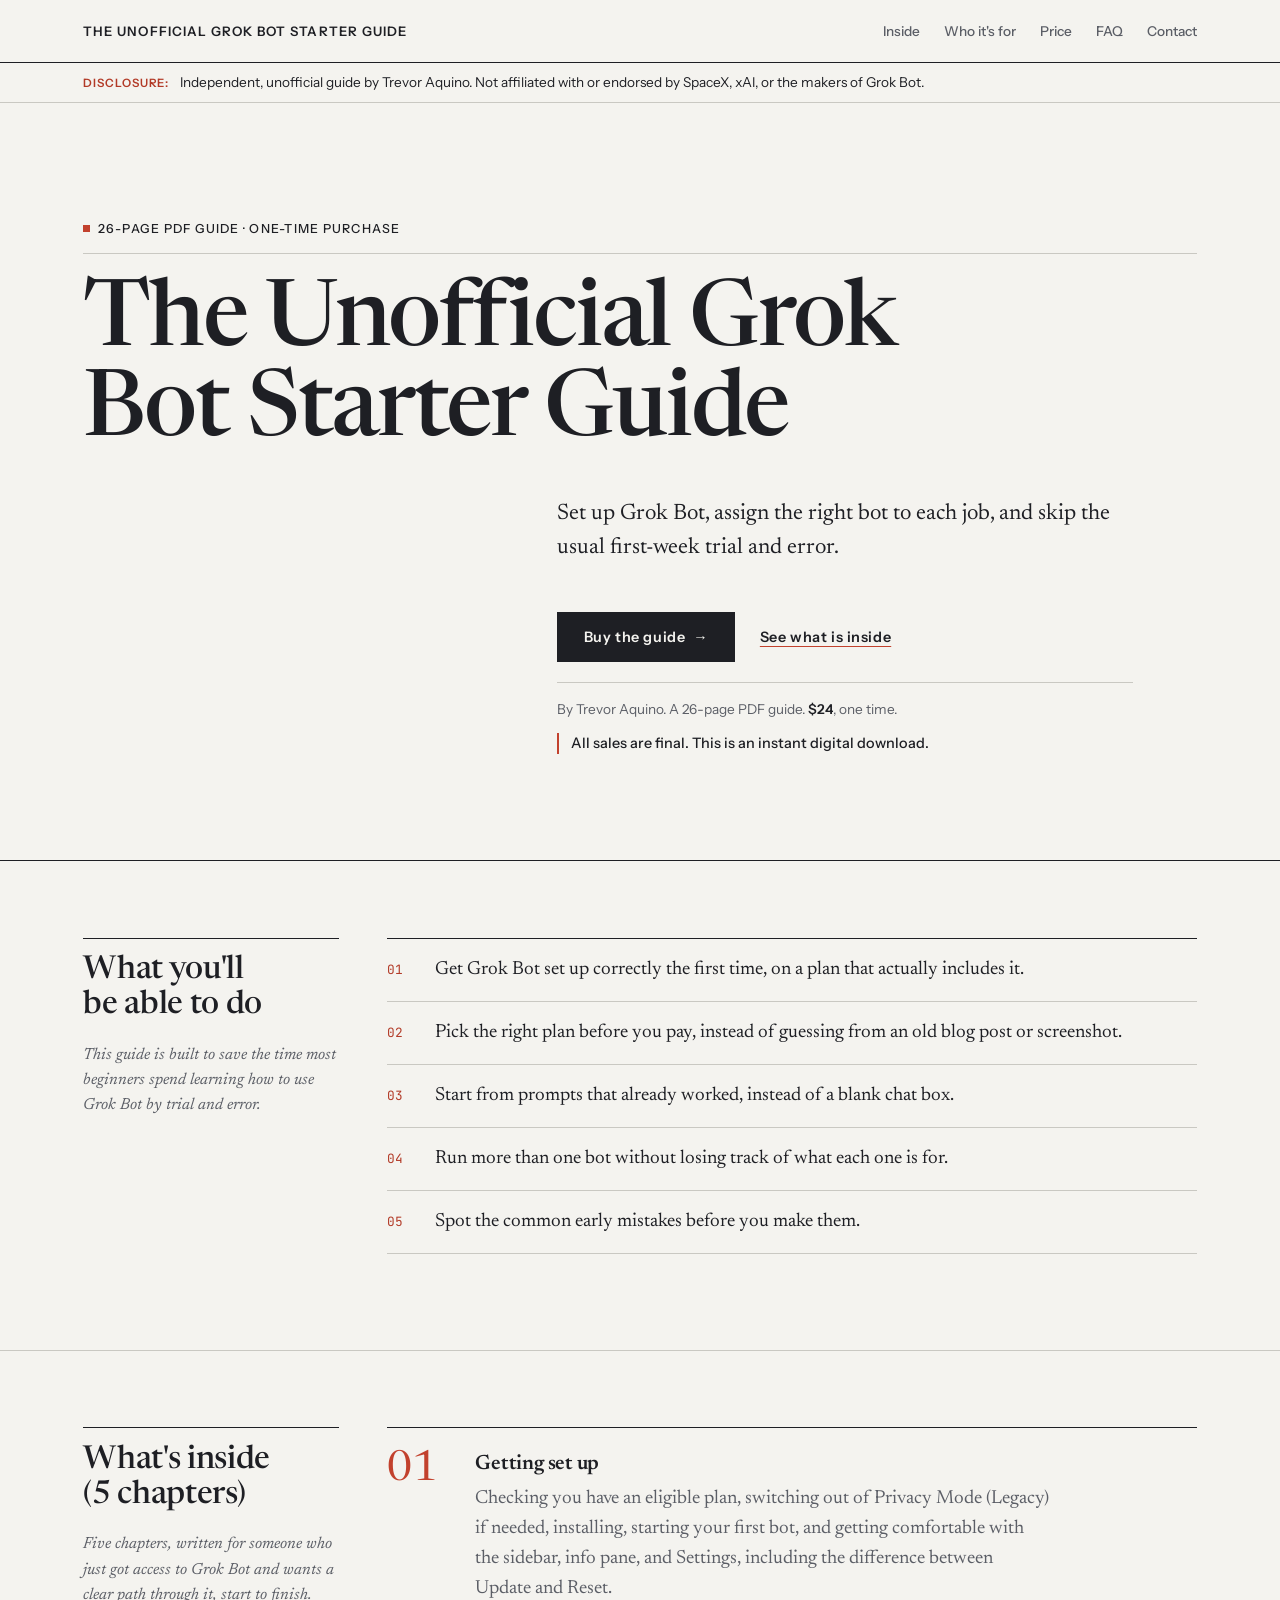
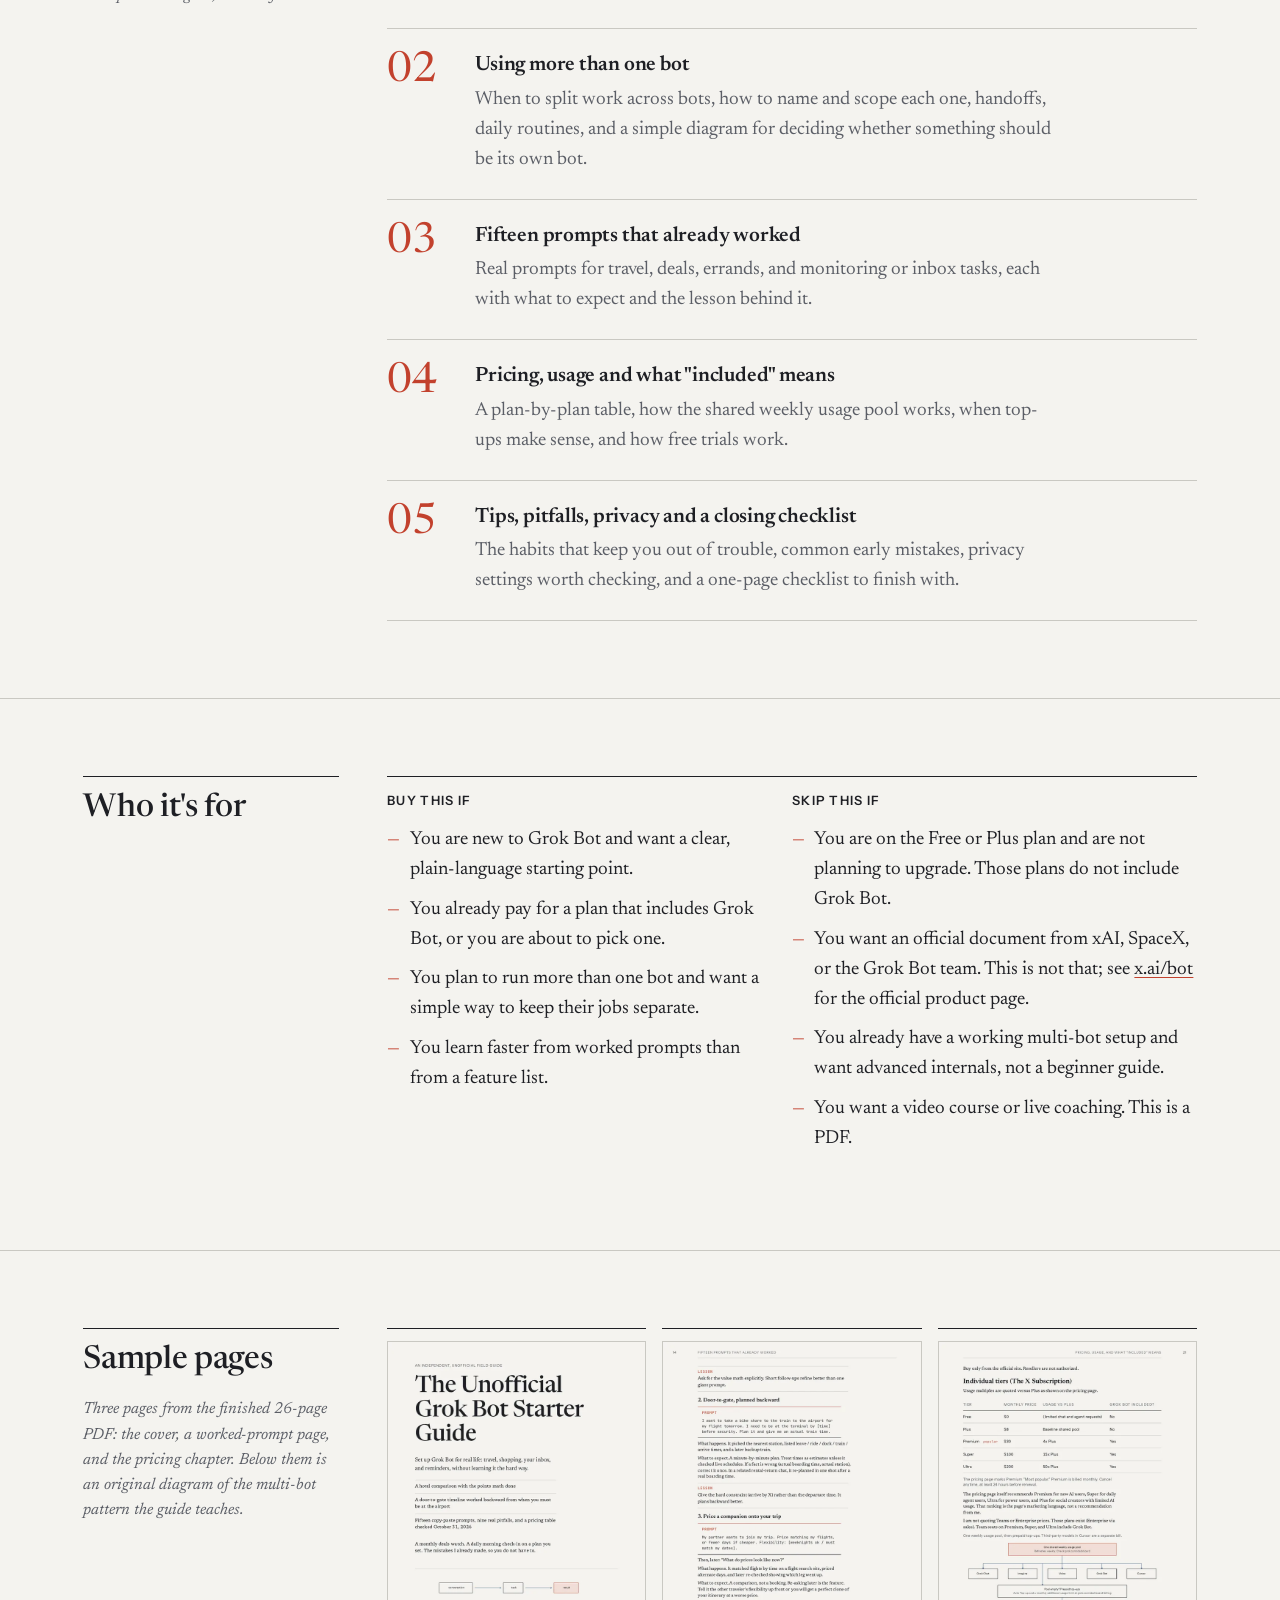
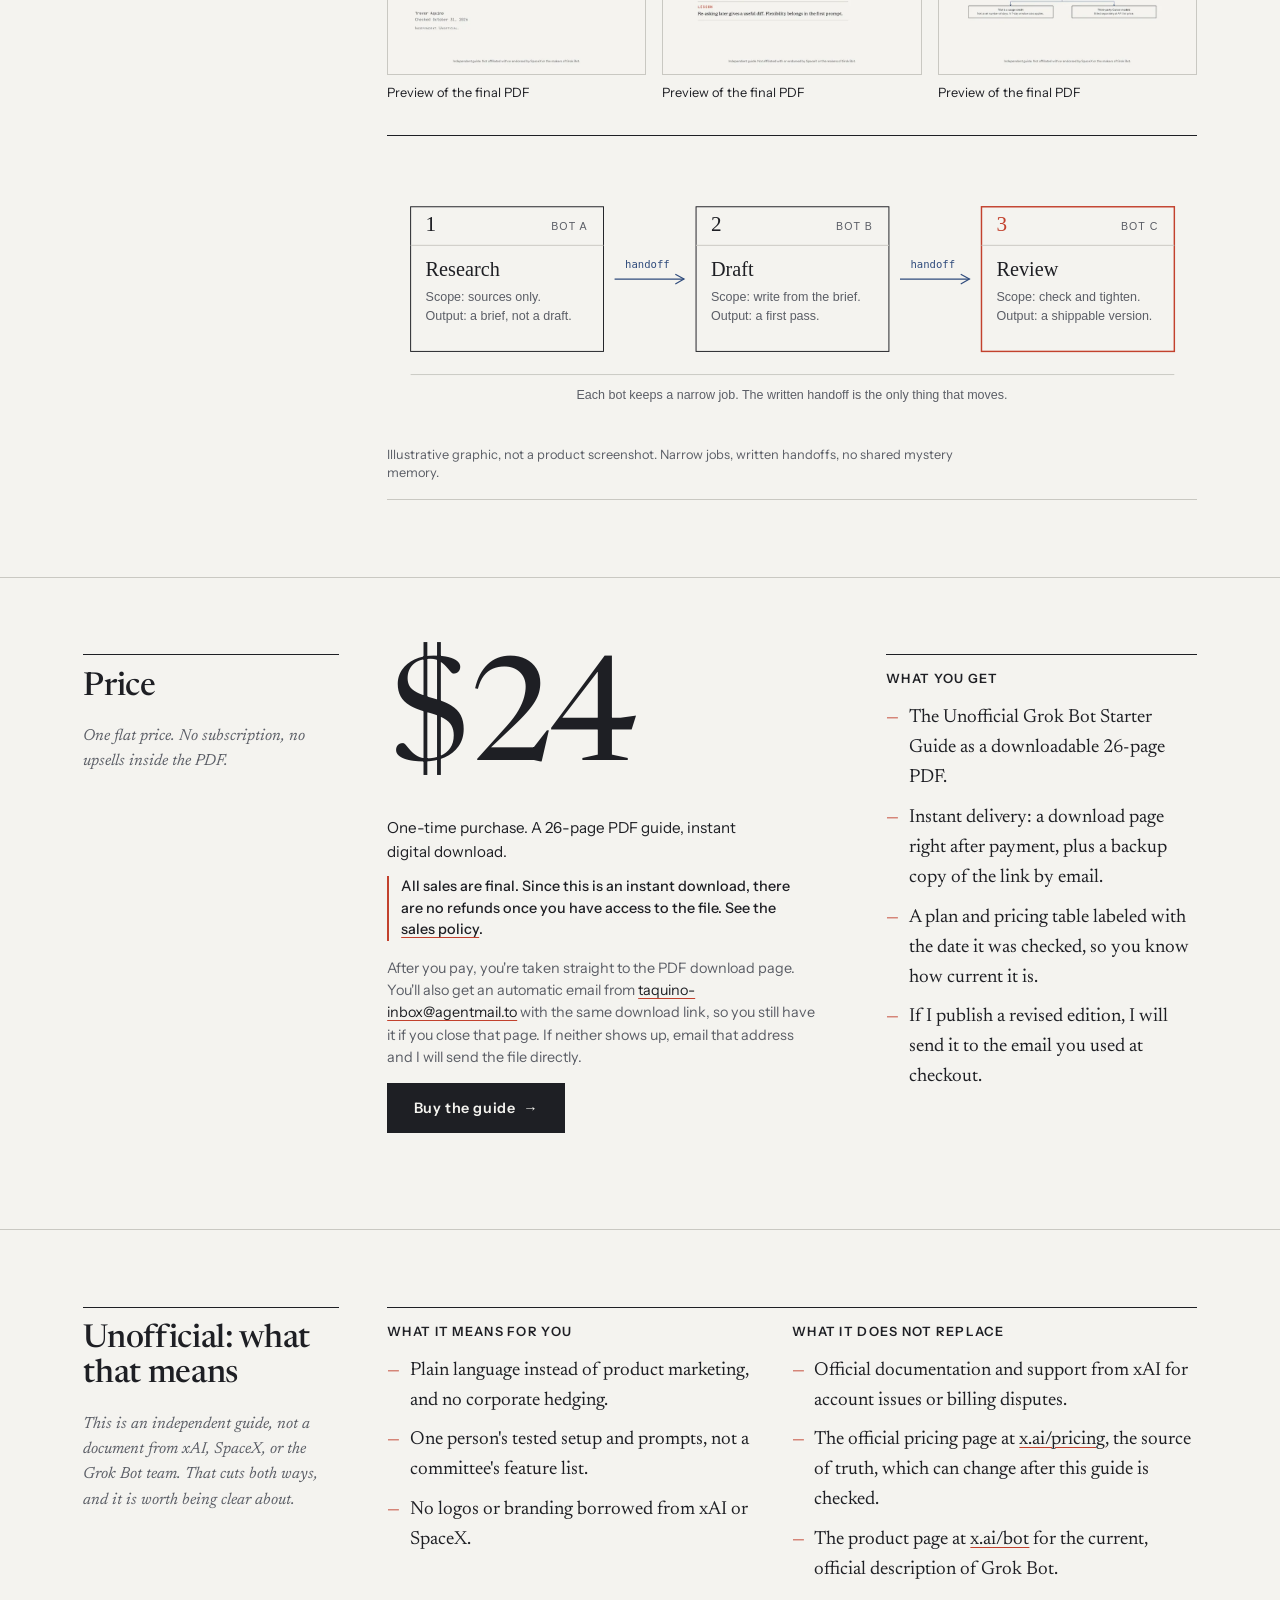
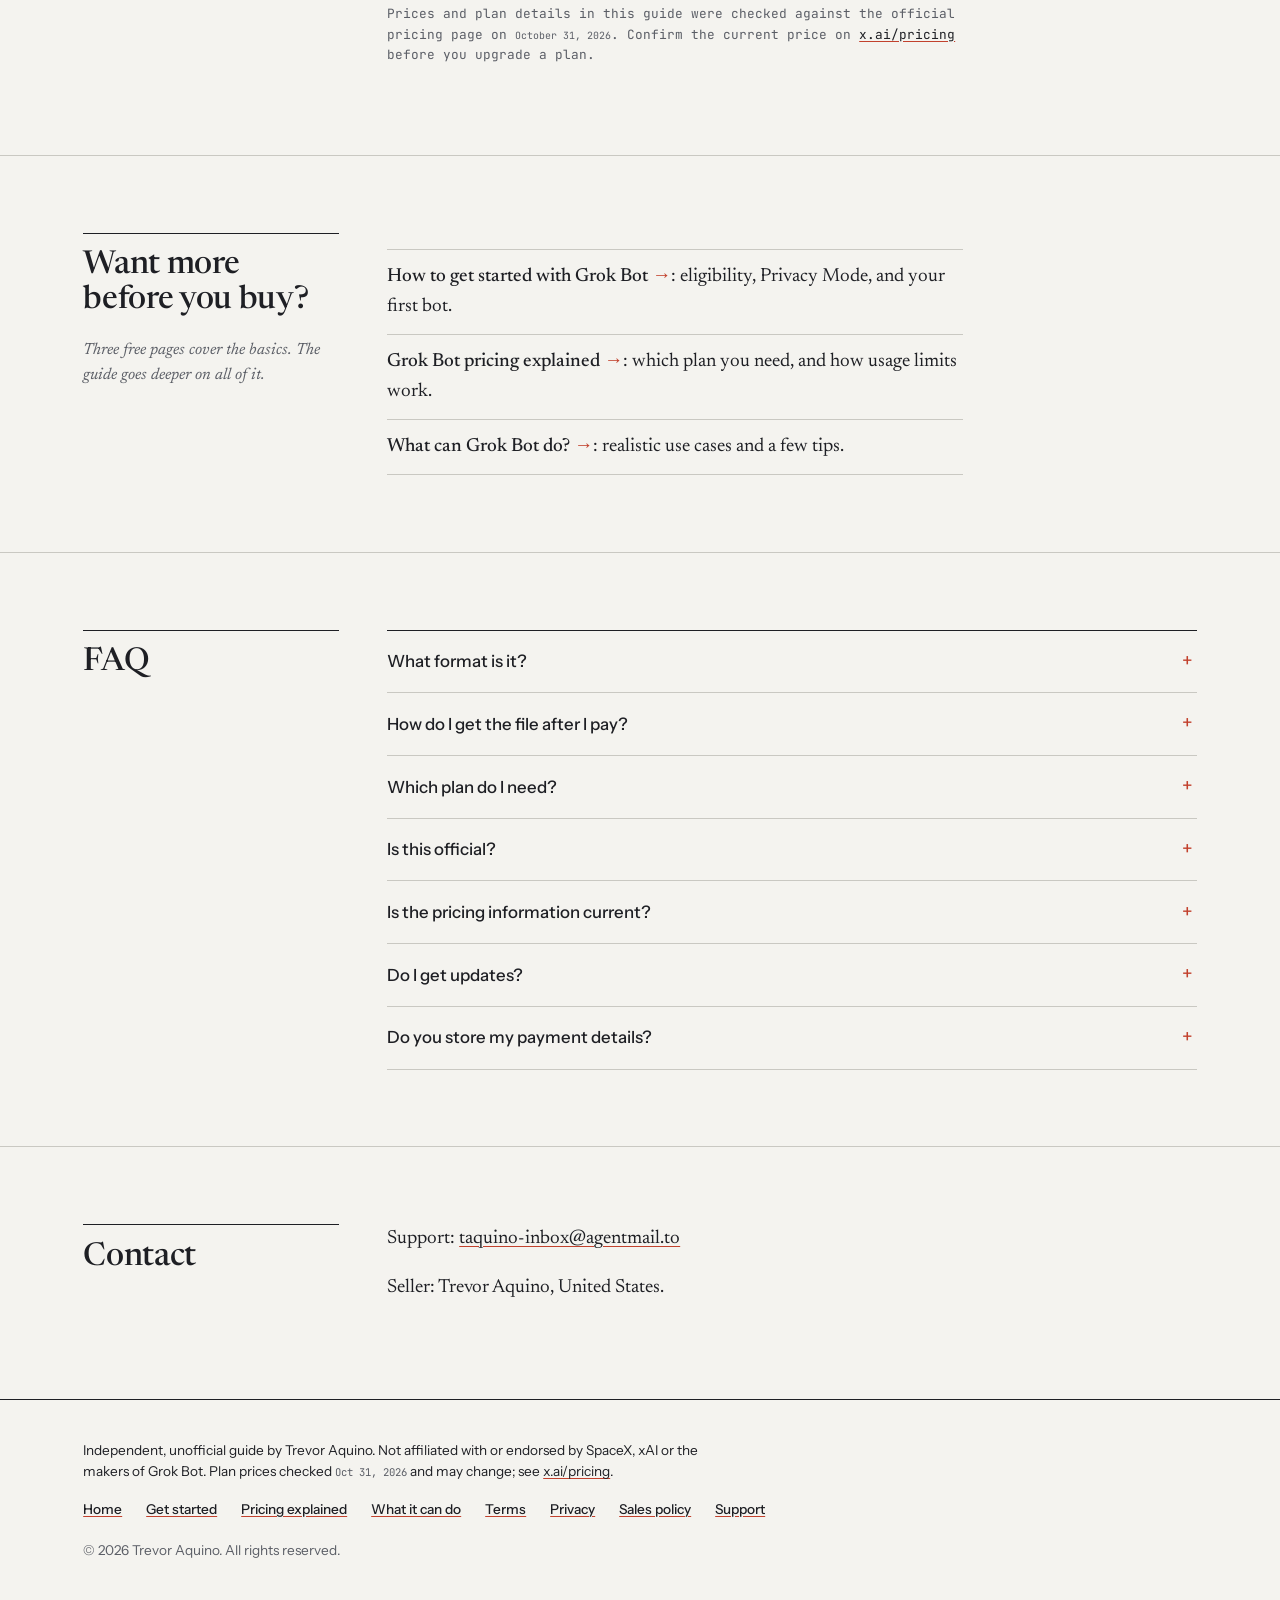
==== commit 34a9ba87: "Replace sample-pages placeholder with real PDF previews Add 700px WebP/PNG exports of the cover, a w" ====
--- a/index.html
+++ b/index.html
@@ -291,17 +291,51 @@
           <div class="section-head">
             <h2 id="sample-title">Sample pages</h2>
             <p class="section-intro">
-              Page previews go here once there are real exports from the designed PDF worth
-              showing. Until then, here is an original diagram of the multi-bot pattern the
-              guide teaches.
+              Three pages from the finished 26-page PDF: the cover, a worked-prompt page, and
+              the pricing chapter. Below them is an original diagram of the multi-bot pattern
+              the guide teaches.
             </p>
           </div>
-          <div class="placeholder" role="note">
-            <p>
-              <strong>Placeholder: sample PDF pages</strong>
-              Drop two or three real page previews in this block. Do not invent screenshots
-              or mock product UI. Use exports from the designed PDF only.
-            </p>
+          <div class="preview-grid">
+            <figure>
+              <picture>
+                <source type="image/webp" srcset="assets/previews/cover.webp" />
+                <img
+                  src="assets/previews/cover.png"
+                  width="700"
+                  height="906"
+                  loading="lazy"
+                  alt="Cover of The Unofficial Grok Bot Starter Guide. An independent unofficial field guide by Trevor Aquino, listing a hotel comparison, a door-to-gate airport timeline, and fifteen copy-paste prompts with a pricing table checked October 31, 2026, plus a conversation-to-task-to-result diagram."
+                />
+              </picture>
+              <figcaption>Preview of the final PDF</figcaption>
+            </figure>
+            <figure>
+              <picture>
+                <source type="image/webp" srcset="assets/previews/spread.webp" />
+                <img
+                  src="assets/previews/spread.png"
+                  width="700"
+                  height="906"
+                  loading="lazy"
+                  alt="Page 14 of the guide, from the chapter Fifteen prompts that already worked. It shows prompt 2, Door-to-gate, planned backward, and prompt 3, Price a companion onto your trip, each with a sample prompt, what happened, and a short lesson."
+                />
+              </picture>
+              <figcaption>Preview of the final PDF</figcaption>
+            </figure>
+            <figure>
+              <picture>
+                <source type="image/webp" srcset="assets/previews/pricing.webp" />
+                <img
+                  src="assets/previews/pricing.png"
+                  width="700"
+                  height="906"
+                  loading="lazy"
+                  alt="Page 21 of the guide, Pricing, usage, and what included means. A table of individual X Subscription tiers from Free at $0 through Ultra at $200, noting which include Grok Bot, plus a diagram of the shared weekly usage pool feeding Grok Chat, Imagine, Voice, Grok Bot, and Cursor."
+                />
+              </picture>
+              <figcaption>Preview of the final PDF</figcaption>
+            </figure>
           </div>
           <figure class="diagram-frame">
             <img
--- a/styles.css
+++ b/styles.css
@@ -318,3 +318,55 @@
 }
 .btn:focus-visible, a:focus-visible, summary:focus-visible { outline: 2px solid var(--signal); outline-offset: 3px; }
 tbody th { font-size: inherit; letter-spacing: 0; text-transform: none; border-bottom: var(--hair); font-weight: 600; }
+
+/* ==========================================================================
+   Sample PDF page previews
+   New block only. Existing rules above are unchanged.
+   Tokens: --paper, --ink, --hair (hairline). Layout: 390 / 768 / 1440.
+   ========================================================================== */
+.preview-grid {
+  display: grid;
+  grid-template-columns: minmax(0, 1fr);
+  gap: 1.25rem;
+  margin: 0 0 2rem;
+  max-width: 100%;
+  min-width: 0;
+}
+.preview-grid > figure {
+  margin: 0;
+  min-width: 0;
+  max-width: 100%;
+  padding-top: 0.75rem;
+  border-top: 1px solid var(--ink);
+}
+.preview-grid picture,
+.preview-grid img {
+  display: block;
+  width: 100%;
+  max-width: 100%;
+  height: auto;
+  background: var(--paper);
+}
+.preview-grid img {
+  border: var(--hair);
+}
+.preview-grid figcaption {
+  margin-top: 0.55rem;
+  color: var(--ink);
+}
+@media (min-width: 768px) {
+  .preview-grid {
+    grid-template-columns: repeat(3, minmax(0, 1fr));
+    gap: 1rem;
+  }
+}
+@media (min-width: 1440px) {
+  .preview-grid {
+    gap: 1.5rem;
+  }
+}
+@media (max-width: 390px) {
+  .preview-grid {
+    gap: 1rem;
+  }
+}
--- a/styles.css
+++ b/styles.css
@@ -318,3 +318,55 @@
 }
 .btn:focus-visible, a:focus-visible, summary:focus-visible { outline: 2px solid var(--signal); outline-offset: 3px; }
 tbody th { font-size: inherit; letter-spacing: 0; text-transform: none; border-bottom: var(--hair); font-weight: 600; }
+
+/* ==========================================================================
+   Sample PDF page previews
+   New block only. Existing rules above are unchanged.
+   Tokens: --paper, --ink, --hair (hairline). Layout: 390 / 768 / 1440.
+   ========================================================================== */
+.preview-grid {
+  display: grid;
+  grid-template-columns: minmax(0, 1fr);
+  gap: 1.25rem;
+  margin: 0 0 2rem;
+  max-width: 100%;
+  min-width: 0;
+}
+.preview-grid > figure {
+  margin: 0;
+  min-width: 0;
+  max-width: 100%;
+  padding-top: 0.75rem;
+  border-top: 1px solid var(--ink);
+}
+.preview-grid picture,
+.preview-grid img {
+  display: block;
+  width: 100%;
+  max-width: 100%;
+  height: auto;
+  background: var(--paper);
+}
+.preview-grid img {
+  border: var(--hair);
+}
+.preview-grid figcaption {
+  margin-top: 0.55rem;
+  color: var(--ink);
+}
+@media (min-width: 768px) {
+  .preview-grid {
+    grid-template-columns: repeat(3, minmax(0, 1fr));
+    gap: 1rem;
+  }
+}
+@media (min-width: 1440px) {
+  .preview-grid {
+    gap: 1.5rem;
+  }
+}
+@media (max-width: 390px) {
+  .preview-grid {
+    gap: 1rem;
+  }
+}
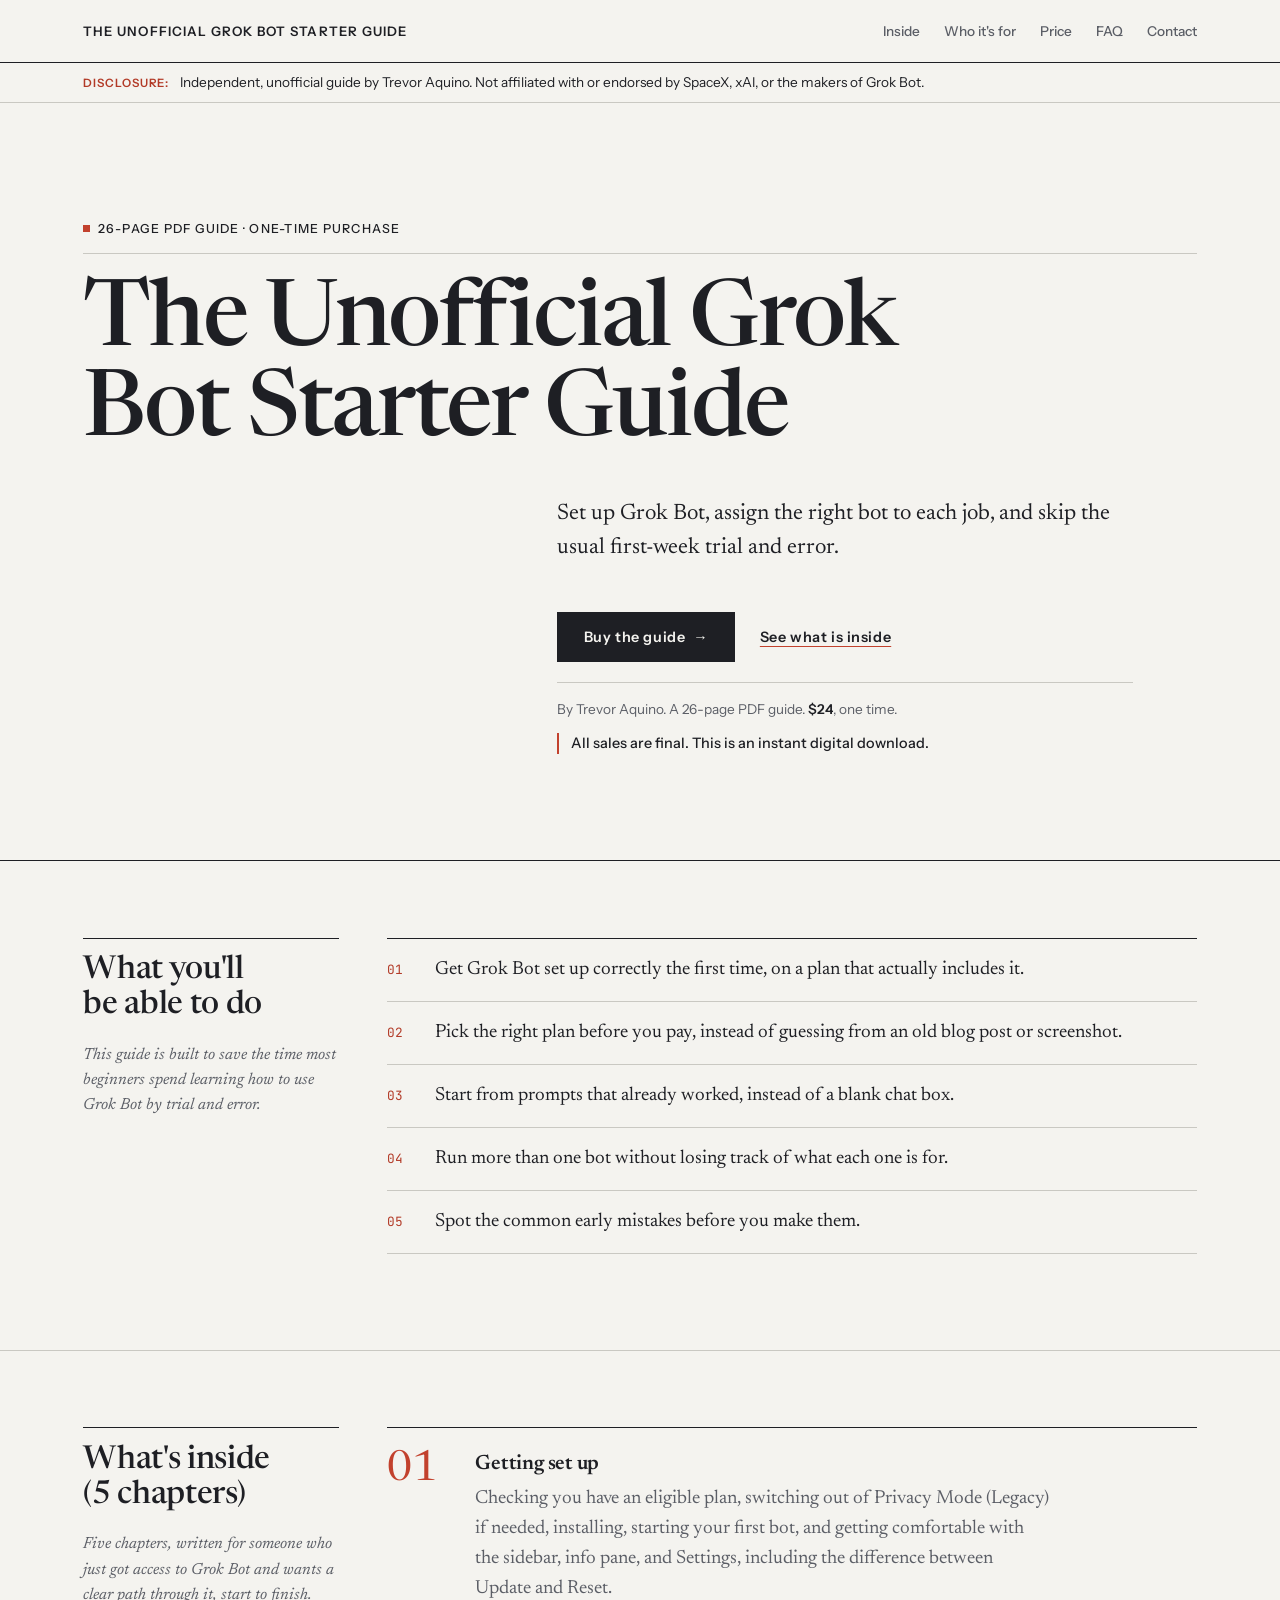
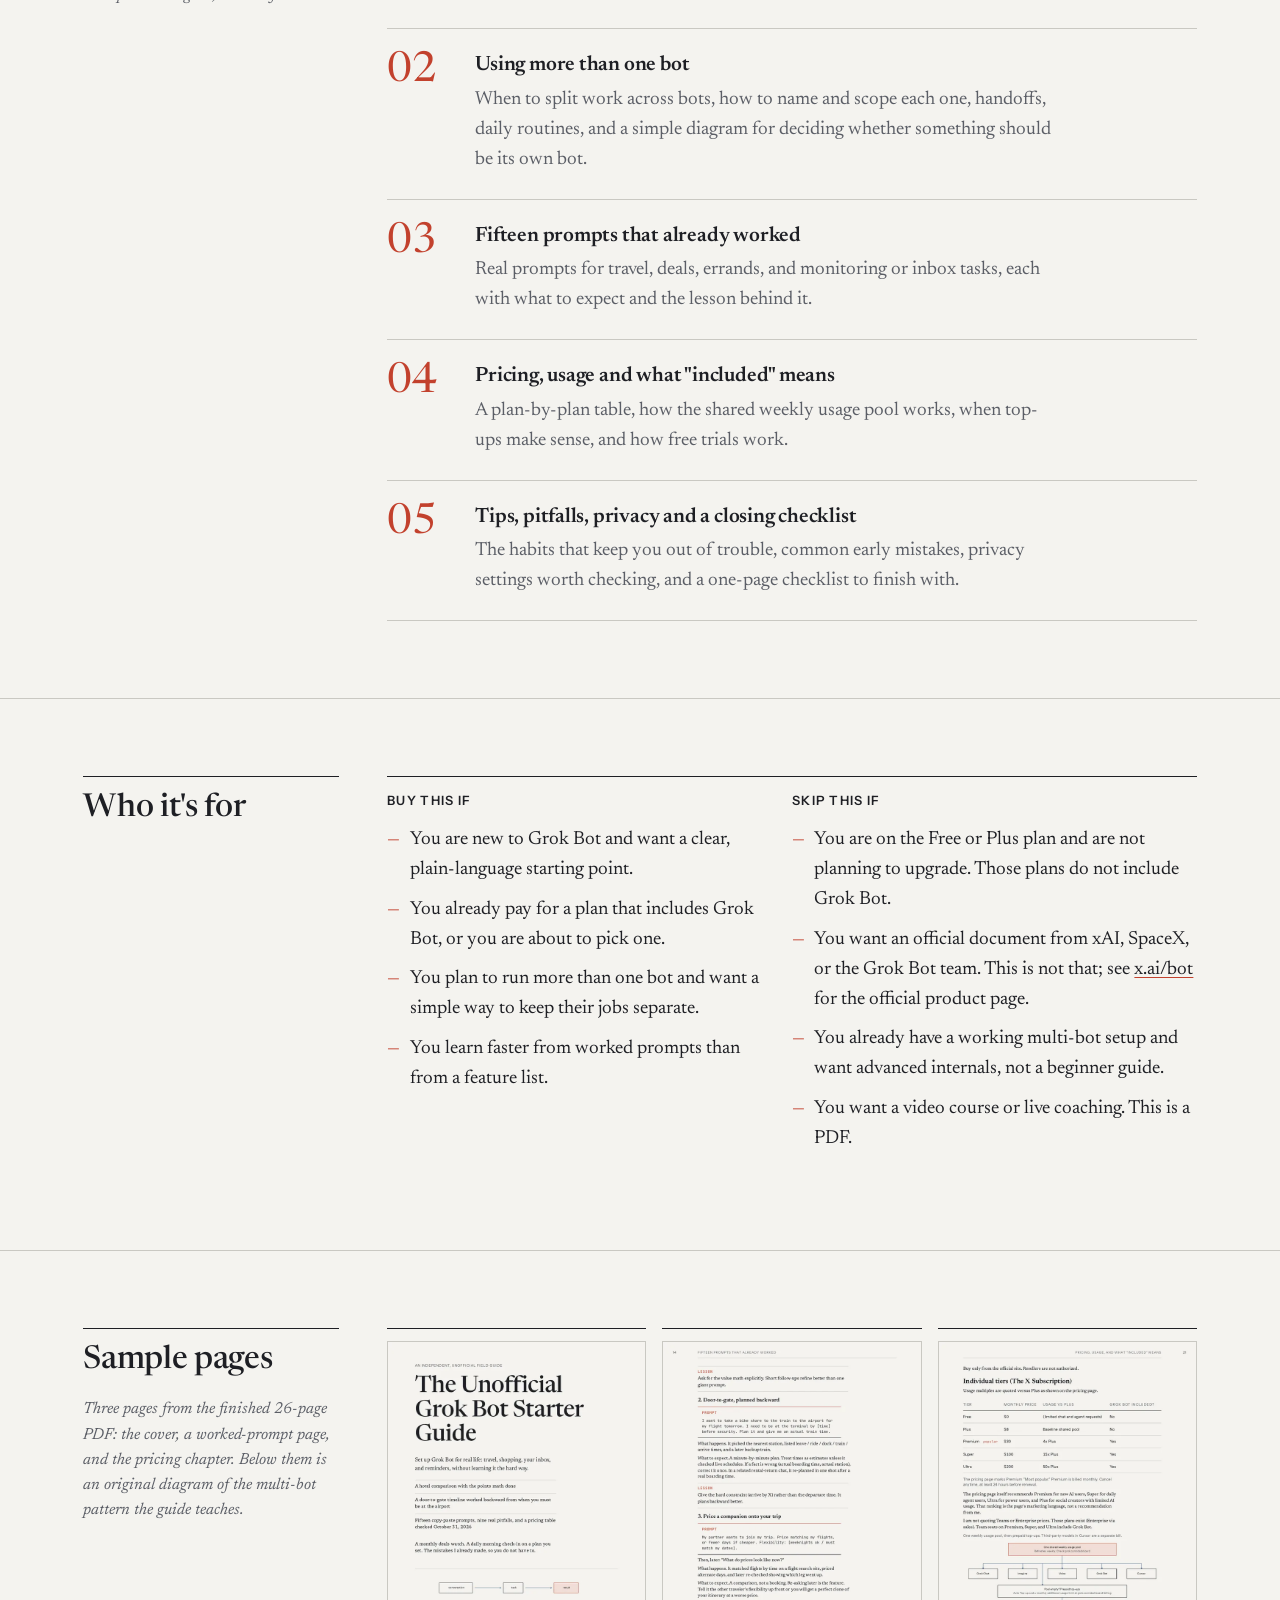
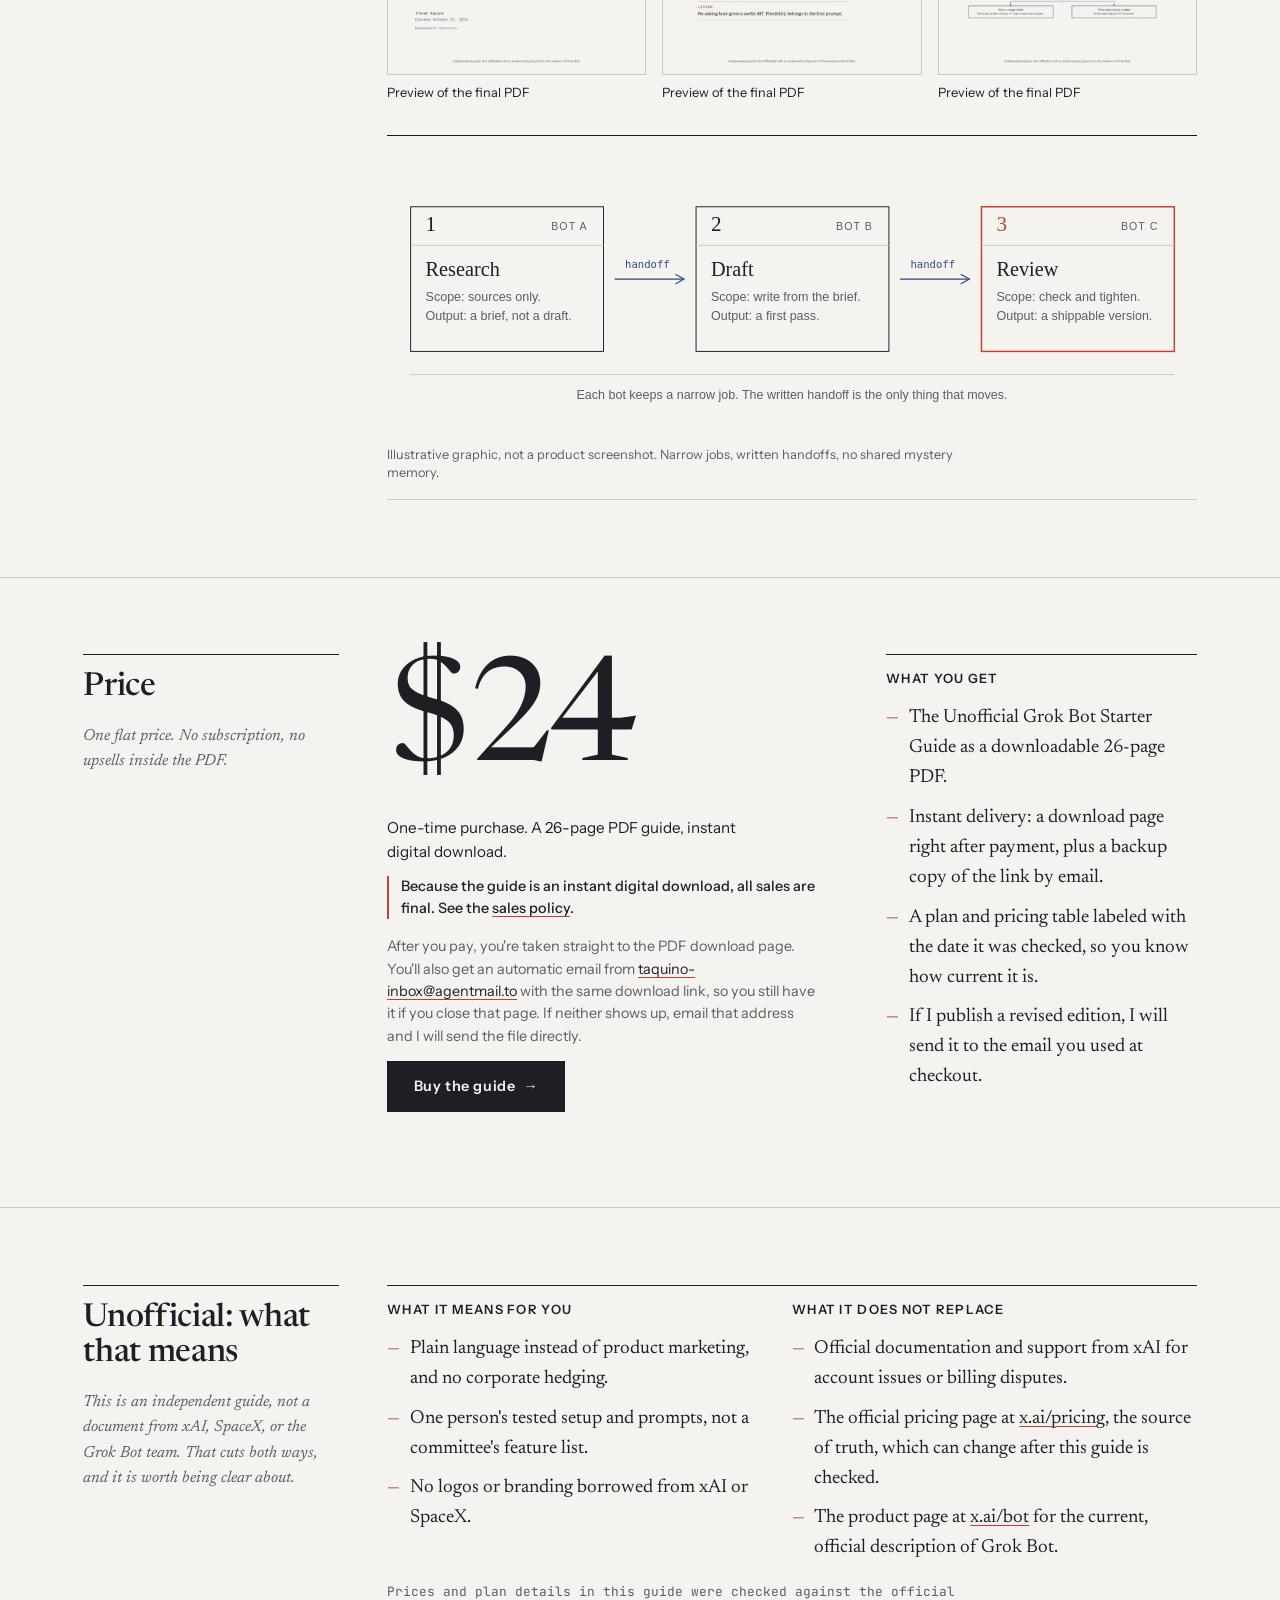
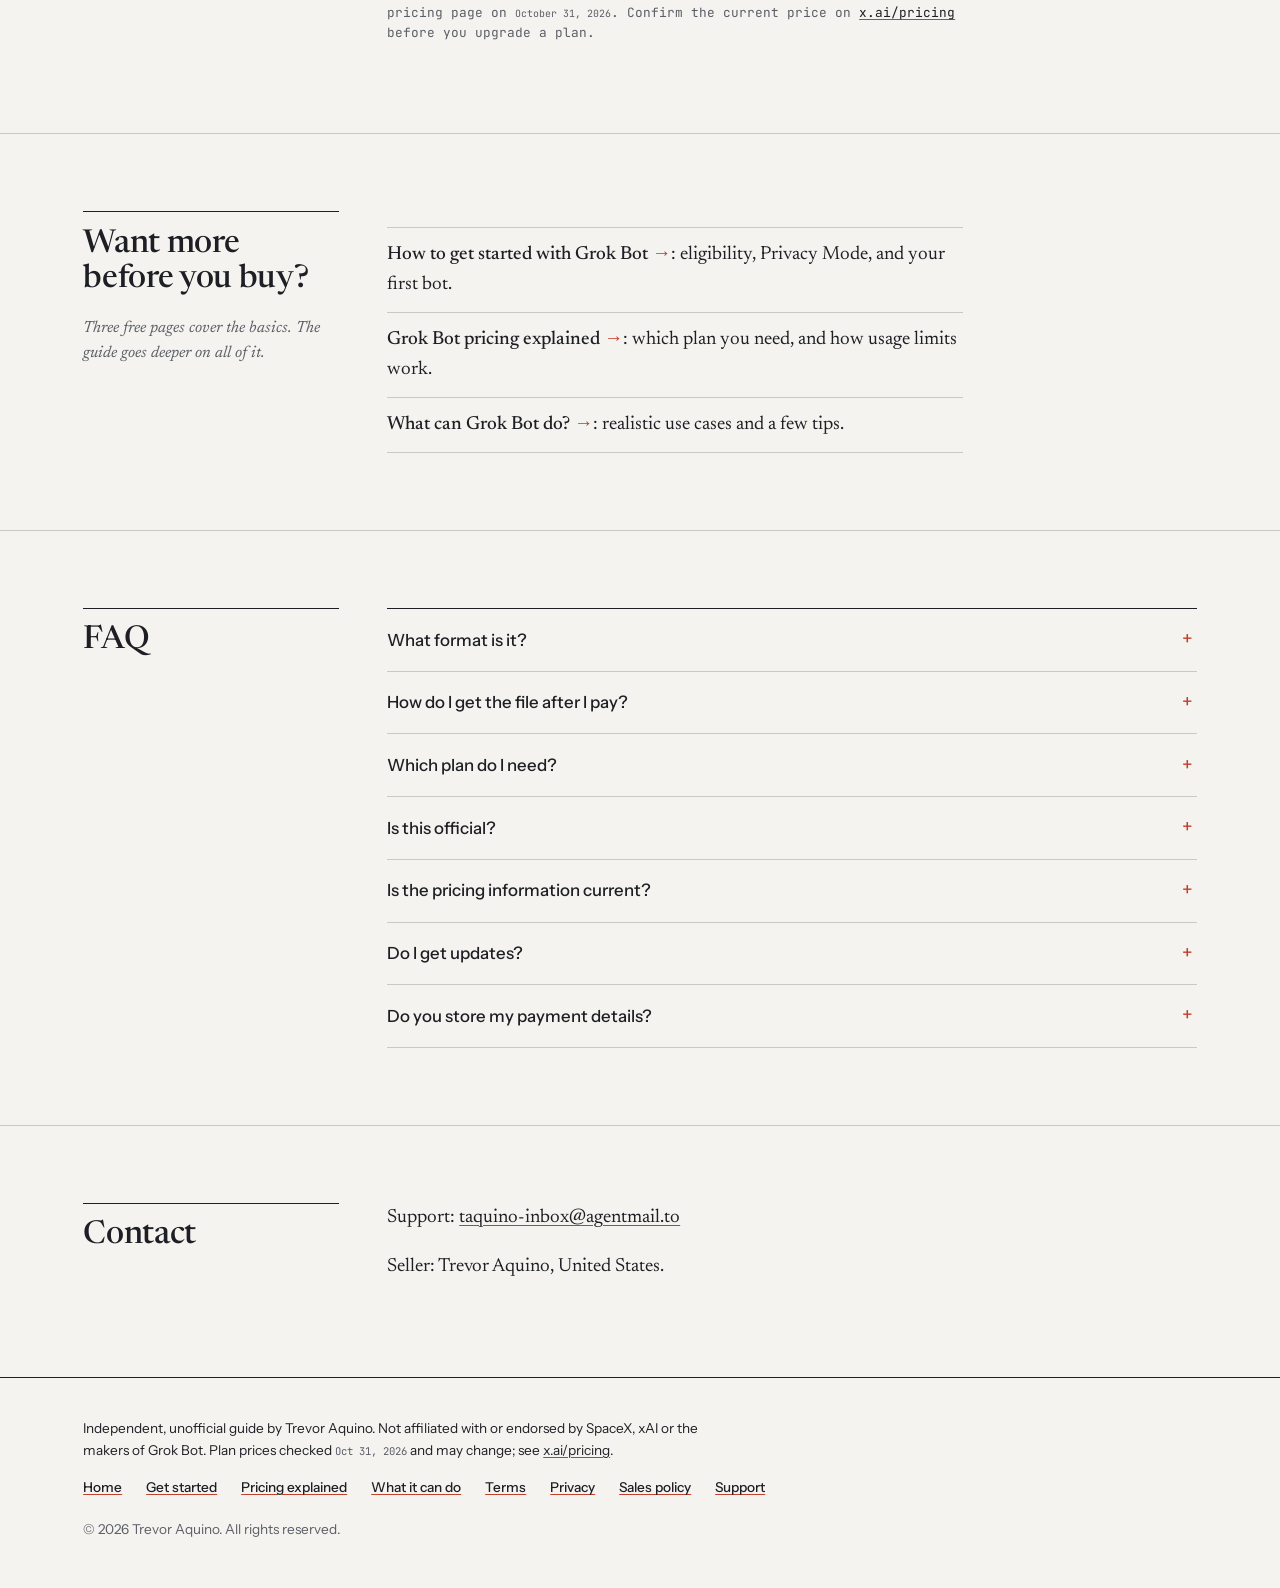
==== commit 4eefd693: "Remove leftover refund wording from visitor-facing copy Replace remaining refund/return/guarantee ph" ====
--- a/index.html
+++ b/index.html
@@ -363,8 +363,7 @@
               <p class="price-display"><span class="price-value"></span></p>
               <p class="price-note">One-time purchase. A 26-page PDF guide, instant digital download.</p>
               <p class="sales-final">
-                All sales are final. Since this is an instant download, there are no refunds
-                once you have access to the file. See the
+                Because the guide is an instant digital download, all sales are final. See the
                 <a href="sales-policy.html">sales policy</a>.
               </p>
               <p class="fine">
